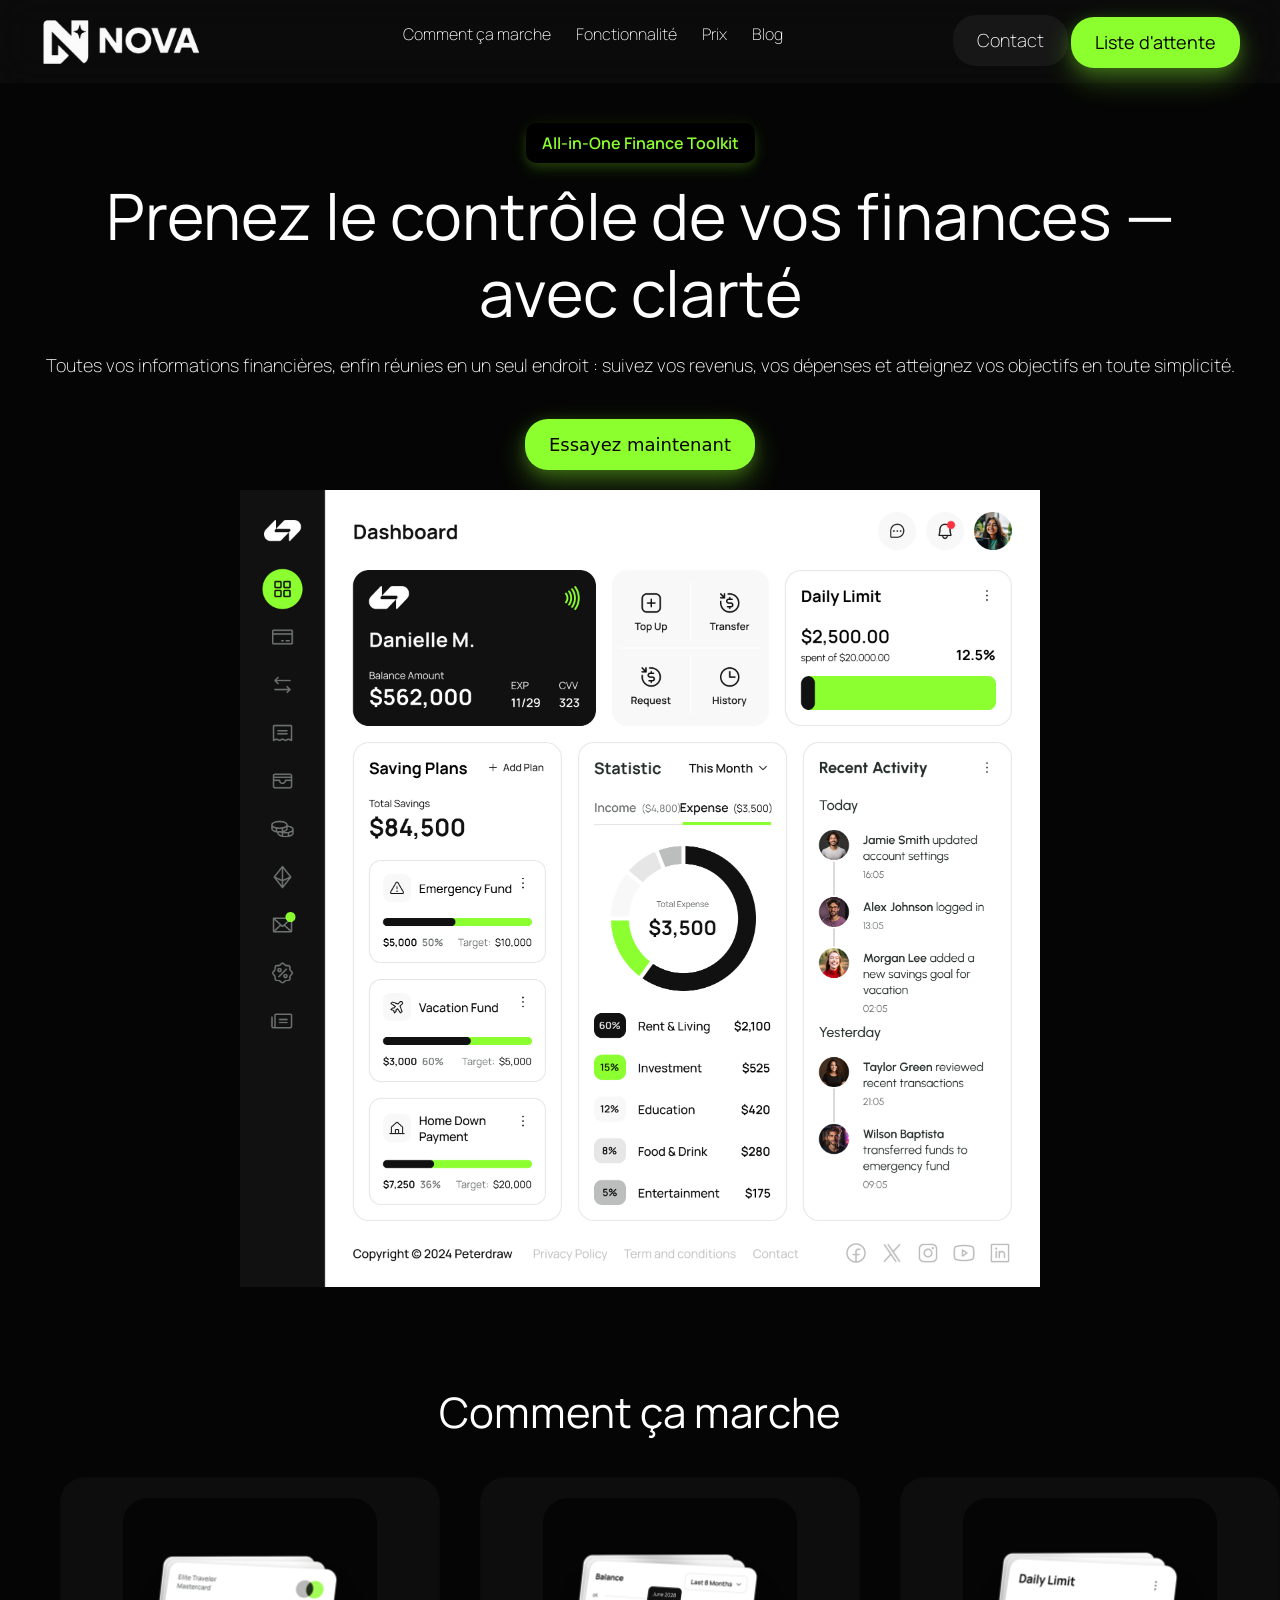
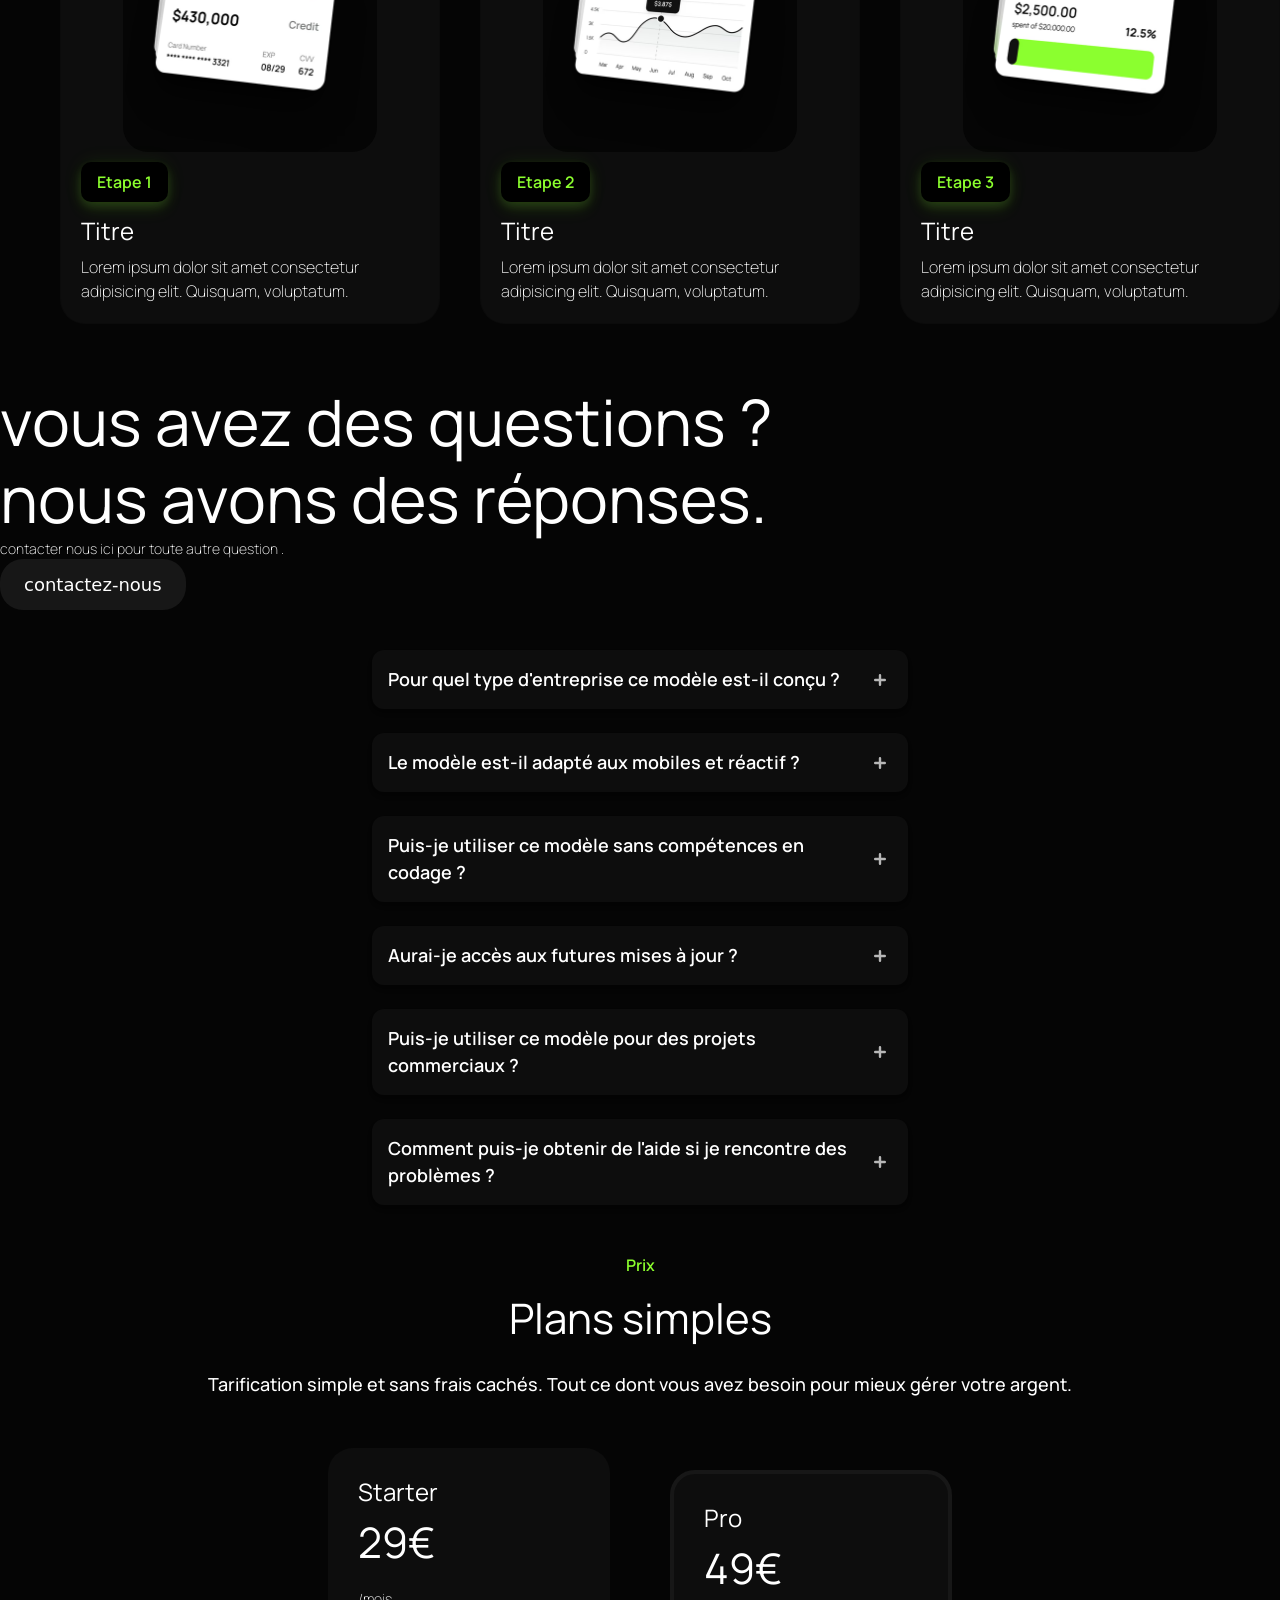
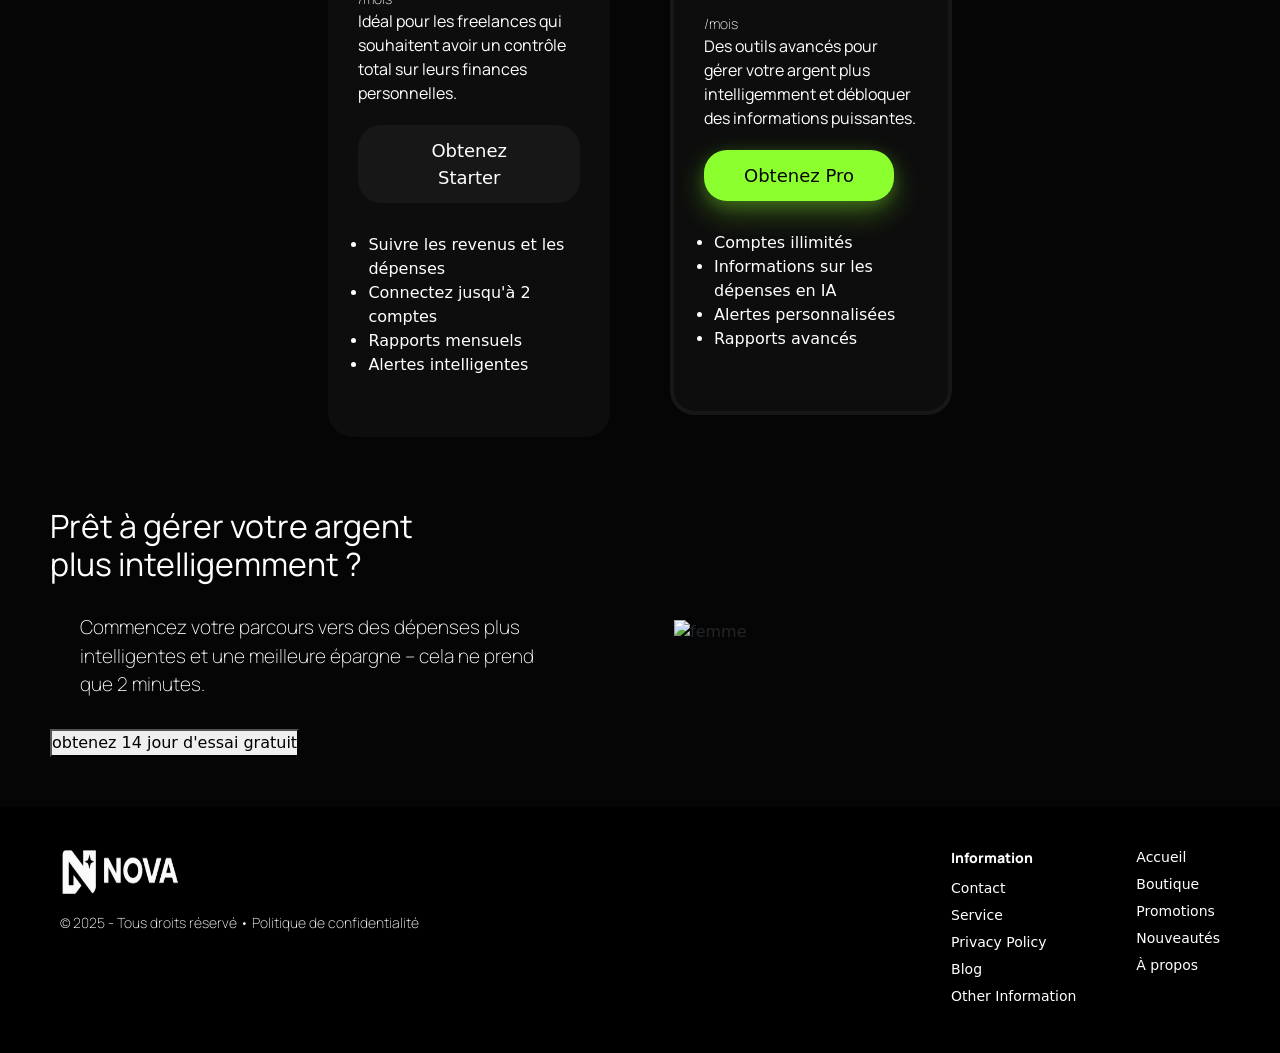
==== index.html @ 052a202f "igerqk" ====
<!DOCTYPE html>
<html lang="fr">
<head>
    <meta charset="utf-8">
    <title>Nova</title>
    <link href="https://cdn.jsdelivr.net/npm/bootstrap@5.3.8/dist/css/bootstrap.min.css" rel="stylesheet" integrity="sha384-sRIl4kxILFvY47J16cr9ZwB07vP4J8+LH7qKQnuqkuIAvNWLzeN8tE5YBujZqJLB" crossorigin="anonymous">
    <link rel="preconnect" href="https://fonts.googleapis.com">
    <link rel="preconnect" href="https://fonts.gstatic.com" crossorigin>
    <link href="https://fonts.googleapis.com/css2?family=Manrope:wght@200;300;400;500;600;700;800&display=swap" rel="stylesheet">
    <link rel="stylesheet" href="css/styles.css">
    <script src="js/script.js"></script>
</head>
<body>
<!-- Header -->
<header>
    <img class="logo" src="asset/img/logo.png" alt="illustration" >
    <nav>
        <ul class="menu">
            <li><a href="#section1" class="nav-link">Comment ça marche</a></li>
            <li><a href="#section2" class="nav-link">Fonctionnalité</a></li>
            <li><a href="#section3" class="nav-link">Prix</a></li>
            <li><a href="#section4" class="nav-link">Blog</a></li>
        </ul>
    </nav>
    <div>
        <button class="btn1" onclick="openPopup()">Contact</button>
        <a href="html/waitlist.html" class="btn">Liste d'attente</a>
    </div>
</header>

<div class="overlay" id="overlay" onclick="closePopup(event)">
    <div class="popup" onclick="event.stopPropagation()">
        <button class="close-btn" onclick="closePopup()">✖</button>
        <h3>Contact</h3>
        <form>
            <label for="nom"> Nom :</label>
            <input type="text" id="nom" name="nom">

            <label for="email">Email :</label>
            <input type="email" id="email" name="email">

            <label for="message">Message :</label>
            <textarea id="message" name="message"></textarea>

            <button class="btn">Envoyer</button>
        </form>
    </div>
</div>

<main>
    <section class="hero">
        <p class="hero-tag">All-in-One Finance Toolkit</p>
        <h1 class="hero-title">Prenez le contrôle de vos finances — avec clarté</h1>
        <p class="hero-text">Toutes vos informations financières, enfin réunies en un seul endroit : suivez vos revenus, vos dépenses et atteignez vos objectifs en toute simplicité.</p>
        <button class="btn">Essayez maintenant</button><br>
        <img id="anim1" class="hero-img" src="asset/img/hero.avif" alt="illustration">
</section>

<section id="section1" class="hero">
        <h2 class="mechanisme-title">Comment ça marche</h2>
    <div class ="card-mechanism">
        <div class="card">
            <img src="asset/img/card.avif" alt="illustration">
            <p class="card-step">Etape 1</p>
            <h3 class="card-title">Titre</h3>
            <p class="card-text">Lorem ipsum dolor sit amet consectetur adipisicing elit. Quisquam, voluptatum.</p>
        </div>
        <div class="card">
            <img src="asset/img/card2.avif" alt="illustration">
            <p class="card-step">Etape 2</p>
            <h3 class="card-title">Titre</h3>
            <p class="card-text">Lorem ipsum dolor sit amet consectetur adipisicing elit. Quisquam, voluptatum.</p>
        </div>
        <div class="card">
            <img src="asset/img/card3.avif" alt="illustration">
            <p class="card-step">Etape 3</p>
            <h3 class="card-title">Titre</h3>
            <p class="card-text">Lorem ipsum dolor sit amet consectetur adipisicing elit. Quisquam, voluptatum.</p>
        </div>
    </div>
</section>

<section id="question-1">
    <div class="vos-questions">
        <h1> vous avez des questions ?  <br>nous avons des  réponses.</h1>
        <p> contacter nous ici pour toute autre question .</p>
        <button class="btn1" onclick="openPopup()"> contactez-nous </button>
    </div>

    <div class="faq-container">
        <div class="faq-items">
            <div class="faq-item">
                <button
                    class="faq-button"
                    onclick="toggleFaqItem(1)"
                    aria-expanded="false"
                    aria-controls="faq-content-1"
                    id="faq-button-1"
                >
                    <span class="faq-question">
                        Pour quel type d'entreprise ce modèle est-il conçu ?
                    </span>
                    <svg
                        id="faq-icon-plus-1"
                        class="faq-icon"
                        fill="currentColor"
                        viewBox="0 0 20 20"
                    >
                        <path d="M10 5a1 1 0 011 1v3h3a1 1 0 110 2h-3v3a1 1 0 11-2 0v-3H6a1 1 0 110-2h3V6a1 1 0 011-1z"/>
                    </svg>
                    <svg
                        id="faq-icon-minus-1"
                        class="faq-icon hidden"
                        fill="currentColor"
                        viewBox="0 0 20 20"
                    >
                        <path d="M5 10a1 1 0 011-1h8a1 1 0 110 2H6a1 1 0 01-1-1z"/>
                    </svg>
                </button>
                <div
                    id="faq-content-1"
                    class="faq-content"
                    role="region"
                    aria-labelledby="faq-button-1"
                >
                    <p>Nova est conçu pour les outils SaaS, les tableaux de bord, les plateformes fintech ou tout produit numérique nécessitant une page d'atterrissage moderne et axée sur la conversion. Il est entièrement adaptable à un éventail de services web.</p>
                </div>
            </div>

            <!-- Item 2 -->
            <div class="faq-item">
                <button
                    class="faq-button"
                    onclick="toggleFaqItem(2)"
                    aria-expanded="false"
                    aria-controls="faq-content-2"
                    id="faq-button-2"
                >
                    <span class="faq-question">Le modèle est-il adapté aux mobiles et réactif ?</span>
                    <svg
                        id="faq-icon-plus-2"
                        class="faq-icon"
                        fill="currentColor"
                        viewBox="0 0 20 20"
                    >
                        <path d="M10 5a1 1 0 011 1v3h3a1 1 0 110 2h-3v3a1 1 0 11-2 0v-3H6a1 1 0 110-2h3V6a1 1 0 011-1z"/>
                    </svg>
                    <svg
                        id="faq-icon-minus-2"
                        class="faq-icon hidden"
                        fill="currentColor"
                        viewBox="0 0 20 20"
                    >
                        <path d="M5 10a1 1 0 011-1h8a1 1 0 110 2H6a1 1 0 01-1-1z"/>
                    </svg>
                </button>
                <div
                    id="faq-content-2"
                    class="faq-content"
                    role="region"
                    aria-labelledby="faq-button-2"
                >
                    <p>Absolument. La mise en page s'adapte parfaitement à toutes les tailles d'écran, y compris les ordinateurs de bureau, les tablettes et les smartphones. Chaque section est conçue pour offrir une expérience transparente sur tous les appareils.</p>
                </div>
            </div>

            <!-- Item 3 -->
            <div class="faq-item">
                <button
                    class="faq-button"
                    onclick="toggleFaqItem(3)"
                    aria-expanded="false"
                    aria-controls="faq-content-3"
                    id="faq-button-3"
                >
                    <span class="faq-question">Puis-je utiliser ce modèle sans compétences en codage ?</span>
                    <svg
                        id="faq-icon-plus-3"
                        class="faq-icon"
                        fill="currentColor"
                        viewBox="0 0 20 20"
                    >
                        <path d="M10 5a1 1 0 011 1v3h3a1 1 0 110 2h-3v3a1 1 0 11-2 0v-3H6a1 1 0 110-2h3V6a1 1 0 011-1z"/>
                    </svg>
                    <svg
                        id="faq-icon-minus-3"
                        class="faq-icon hidden"
                        fill="currentColor"
                        viewBox="0 0 20 20"
                    >
                        <path d="M5 10a1 1 0 011-1h8a1 1 0 110 2H6a1 1 0 01-1-1z"/>
                    </svg>
                </button>
                <div
                    id="faq-content-3"
                    class="faq-content"
                    role="region"
                    aria-labelledby="faq-button-3"
                >
                    <p>Oui, le modèle est entièrement modifiable avec des outils de glisser-déposer. Aucune connaissance en codage n'est requise pour mettre à jour le texte, échanger des images ou ajuster les mises en page.</p>
                </div>
            </div>

            <!-- Item 4 -->
            <div class="faq-item">
                <button
                    class="faq-button"
                    onclick="toggleFaqItem(4)"
                    aria-expanded="false"
                    aria-controls="faq-content-4"
                    id="faq-button-4"
                >
                    <span class="faq-question">Aurai-je accès aux futures mises à jour ?</span>
                    <svg
                        id="faq-icon-plus-4"
                        class="faq-icon"
                        fill="currentColor"
                        viewBox="0 0 20 20"
                    >
                        <path d="M10 5a1 1 0 011 1v3h3a1 1 0 110 2h-3v3a1 1 0 11-2 0v-3H6a1 1 0 110-2h3V6a1 1 0 011-1z"/>
                    </svg>
                    <svg
                        id="faq-icon-minus-4"
                        class="faq-icon hidden"
                        fill="currentColor"
                        viewBox="0 0 20 20"
                    >
                        <path d="M5 10a1 1 0 011-1h8a1 1 0 110 2H6a1 1 0 01-1-1z"/>
                    </svg>
                </button>
                <div
                    id="faq-content-4"
                    class="faq-content"
                    role="region"
                    aria-labelledby="faq-button-4"
                >
                    <p>Oui. Une fois l'achat effectué, vous recevrez automatiquement toutes les améliorations ou optimisations futures que nous apporterons au modèle. Votre version reste à jour avec les meilleures pratiques.</p>
                </div>
            </div>

            <!-- Item 5 -->
            <div class="faq-item">
                <button
                    class="faq-button"
                    onclick="toggleFaqItem(5)"
                    aria-expanded="false"
                    aria-controls="faq-content-5"
                    id="faq-button-5"
                >
                    <span class="faq-question">Puis-je utiliser ce modèle pour des projets commerciaux ?</span>
                    <svg
                        id="faq-icon-plus-5"
                        class="faq-icon"
                        fill="currentColor"
                        viewBox="0 0 20 20"
                    >
                        <path d="M10 5a1 1 0 011 1v3h3a1 1 0 110 2h-3v3a1 1 0 11-2 0v-3H6a1 1 0 110-2h3V6a1 1 0 011-1z"/>
                    </svg>
                    <svg
                        id="faq-icon-minus-5"
                        class="faq-icon hidden"
                        fill="currentColor"
                        viewBox="0 0 20 20"
                    >
                        <path d="M5 10a1 1 0 011-1h8a1 1 0 110 2H6a1 1 0 01-1-1z"/>
                    </svg>
                </button>
                <div
                    id="faq-content-5"
                    class="faq-content"
                    role="region"
                    aria-labelledby="faq-button-5"
                >
                    <p>Sans faute. Nova est concédé sous licence pour un usage personnel et commercial, ce qui vous permet de créer des sites Web clients ou de lancer votre propre produit sans aucun problème de licence.</p>
                </div>
            </div>

            <!-- Item 6 -->
            <div class="faq-item">
                <button
                    class="faq-button"
                    onclick="toggleFaqItem(6)"
                    aria-expanded="false"
                    aria-controls="faq-content-6"
                    id="faq-button-6"
                >
                    <span class="faq-question">Comment puis-je obtenir de l'aide si je rencontre des problèmes ?</span>
                    <svg
                        id="faq-icon-plus-6"
                        class="faq-icon"
                        fill="currentColor"
                        viewBox="0 0 20 20"
                    >
                        <path d="M10 5a1 1 0 011 1v3h3a1 1 0 110 2h-3v3a1 1 0 11-2 0v-3H6a1 1 0 110-2h3V6a1 1 0 011-1z"/>
                    </svg>
                    <svg
                        id="faq-icon-minus-6"
                        class="faq-icon hidden"
                        fill="currentColor"
                        viewBox="0 0 20 20"
                    >
                        <path d="M5 10a1 1 0 011-1h8a1 1 0 110 2H6a1 1 0 01-1-1z"/>
                    </svg>
                </button>
                <div
                    id="faq-content-6"
                    class="faq-content"
                    role="region"
                    aria-labelledby="faq-button-6"
                >
                    <p>Nous sommes là pour vous aider. Si vous avez des questions, vous pouvez nous joindre directement par notre formulaire de contact. Nous répondons généralement dans les 24 heures.</p>
                </div>
            </div>
        </div>
    </div>
</section>

<section id="section3">
    <p class="top-title-pricing">Prix</p>
    <h2 class="title-pricing">Plans simples</h2>
    <p class="plan-text">Tarification simple et sans frais cachés. Tout ce dont vous avez besoin pour mieux gérer votre argent.</p>

    <div class="plan-container">
        <div class="plan-starter">
            <h4 class="plan-title">Starter</h4>
             <h2 class="plan-price">29€</h2><p class="plan-duration">/mois</p>
            <p class="plan-description">Idéal pour les freelances qui souhaitent avoir un contrôle total sur leurs finances personnelles.</p>
            <button class="btn-starter">Obtenez Starter</button>
            <ul class="plan-features">
                <li>Suivre les revenus et les dépenses</li>
                <li>Connectez jusqu'à 2 comptes</li>
                <li>Rapports mensuels</li>
                <li>Alertes intelligentes</li>
            </ul>
        </div>
        <div class="plan-pro">
            <h4 class="plan-title">Pro</h4>
            <h2 class="plan-price">49€</h2><p class="plan-duration">/mois</p>
            <p class="plan-description">Des outils avancés pour gérer votre argent plus intelligemment et débloquer des informations puissantes.</p>
            <button class="btn-pro">Obtenez Pro</button>
            <ul class="plan-features">
                <li>Comptes illimités</li>
                <li>Informations sur les dépenses en IA</li>
                <li>Alertes personnalisées</li>
                <li>Rapports avancés</li>
            </ul>
        </div>
    </div>
</section>

<section class="blog">
    <div>
         <h3>Prêt à gérer votre argent <br> plus intelligemment ?</h3>
         <p>Commencez votre parcours vers des dépenses plus <br> intelligentes et une meilleure épargne – cela ne prend <br> que 2 minutes.</p>
         <button class="btm">obtenez 14 jour d'essai gratuit</button>
    </div>
    <div>
        <img class="img-1" src="c:\Users\hanni\Documents\GitHub\projet1-ESEO\html\projeteseo.webp" alt="femme">
    </div>
</section>
</main>
<footer>
    <div class="footer-content">
        <img src="asset/img/logo.png" alt="Reservetel Logo" class="logo">
        <div class="infos">
           <p>  © 2025 - Tous droits réservé • Politique de confidentialité </p>
        </div>
    </div>
    <div class="footer-list">
        <div>
            <p><strong>Information</strong></p>
            <ul class="footer-menu">
                <li>Contact</li>
                <li>Service</li>
                <li>Privacy Policy </li>
                <li> Blog</li>
                <li> Other Information</li>
            </ul>
        </div>
            <ul class="footer-menu">
                <li>Accueil</li>
                <li>Boutique</li>
                <li>Promotions</li>
                <li>Nouveautés</li>
                <li>À propos</li>
            </ul>
    </div>
</footer>
</body>
</html>
---- css/styles.css ----
:root {
  --beige: #F1F1D3;
  --vert-beige: #E3EBD0;
  --vert-clair: #C7DDC5;
  --vert: #9FCDA8;
  --turquoise: #7DC2A5;
  --blanc: #ffffff;
  --noir: #000000;
  --primary: #8CFF2E;
  --background: #050505;
  --UI-1: #0D0D0D;
  --UI-2: #171717;
  --UI-3: #2F2F2F;
  --Border: #F8F8FA;
}

* {
    margin: 0;
    padding: 0;
    box-sizing: border-box;
}
html, body {
  margin: 0;
  padding: 0;
}

header {
    width: 100%;
    padding: 15px 40px;
    display: flex;
    align-items: center;
    justify-content: space-between;
    position: sticky;
    top: 0;
    z-index: 1000;
    font-family: 'Manrope', sans-serif;
    background: rgba(13, 13, 13, 0.8);
    backdrop-filter: blur(20px);
    -webkit-backdrop-filter: blur(20px);
}

.logo {
    height: 50px;
}

.menu {
    list-style: none;
    display: flex;
    gap: 25px;
}

.menu a {
    text-decoration: none;
    color: var(--blanc);
    font-weight: 16;
    transition: color 0.3s;
}
.menu a:hover {
    color: var(--primary);
}

body {
  background-color: var(--background);
}

h1, h2, h3, h4, p {
  margin: 0;
  padding: 0;
}

h1 {
    font-family: 'Manrope', sans-serif;
    font-size: 64px;
    font-weight: 400;
    flex-shrink: 0;
    color: var(--blanc);
}

h2 {
  font-family: 'Manrope', sans-serif;
  font-size: 42px;
  font-weight: 400;
  flex-shrink: 0;
  color: var(--blanc);
}

h3, .h3 {
  font-family: 'Manrope', sans-serif;
  font-size: 32px;
  font-weight: 400;
  color: var(--blanc);
}

h4 {
  font-family: 'Manrope', sans-serif;
  font-size: 18px;
  font-weight: 600;
  color: var(--blanc);
}
a {
    display: inline-block;
    color: var(--noir);
    text-decoration: none;
}
p, span {
  font-family: 'Manrope', sans-serif;
  font-size: 14px;
  font-weight: lighter;
  color: var(--blanc);
}


.hero {
  background-color: var(--background);
  color: var(--blanc);
  padding: 40px;
  text-align: center;
}

.hero-tag {
  font-size: 16px;
  font-weight: 600;
  margin-bottom: 15px;
  margin-top: 0;
  margin-left: 0px;
  margin-right: auto;
  padding: 8px 16px;
  border-radius: 10px;
  background: var(--noir);
  color: var(--primary);
  display: inline-block;
  width: fit-content;
  box-shadow:
    0 4px 8px rgba(140, 255, 46, 0.10),
    0 8px 16px rgba(140, 255, 46, 0.1),
    0 0 20px rgba(140, 255, 46, 0.08);
}


.hero-title {
  font-size: 64px;
  font-weight: 400;
  margin-bottom: 20px;
}

.hero-text {
  font-size: 18px;
  font-weight: lighter;
  margin-bottom: 40px;
}


.btn {
  background-color: var(--primary);
  color: var(--background);
  padding: 12px 24px;
  border: none;
  border-radius: 23px;
  font-size: 18px;
  cursor: pointer;
  box-shadow: 0 12px 30px rgba(140, 255, 46, 0.3), 0 4px 15px rgba(140, 255, 46, 0.2);
  transition: all 0.3s cubic-bezier(0.25, 0.46, 0.45, 0.94);
  overflow: hidden;
    z-index: 1;
}

.btn:hover {
  background-color: var(--primary);
  color: var(--background);
  box-shadow: none;
}

.btn1 {
  background-color: var(--UI-2);
  color: var(--blanc);
  padding: 12px 24px;
  border: none;
  border-radius: 23px;
  font-size: 18px;
  font-weight: 200;
  cursor: pointer;
  transition: all 0.3s cubic-bezier(0.25, 0.46, 0.45, 0.94);
  overflow: hidden;
}

.btn1:hover {
  background-color: var(--UI-3);
  color: var(--blanc);
  box-shadow: none;
}

.hero-img {
  width: 70%;
  padding: 20px;


}

.mechanisme {
  padding: 100px;
}

.mechanisme-title {
  font-size: 42px;
  font-weight: 1200;
  margin-bottom: 20px;
}

.card-mechanism {
  display: flex;
  justify-content: space-between;
  align-items: flex-end;
}

.card-mechanism .card {
  flex: 0 0 calc(33.33% - 20px);
  background-color: var(--UI-1);  
  color: var(--blanc);
  border-radius: 25px;
  padding: 20px;
  margin: 20px;
  text-align: left;
}

.card-mechanism .card img {
  width: 75%;
  margin-bottom: 10px;
  display: block;
  margin-left: auto;
  margin-right: auto;
  background-color: var(--background);
  border-radius: 25px;
}

.card-step {
  font-size: 16px;
  font-weight: 600;
  margin-bottom: 15px;
  margin-top: 0;
  margin-left: 0;
  margin-right: auto;
  padding: 8px 16px;
  border-radius: 10px;
  background: var(--noir);
  color: var(--primary);
  display: block;
  width: fit-content;
  box-shadow: 
    0 4px 8px rgba(140, 255, 46, 0.10),
    0 8px 16px rgba(140, 255, 46, 0.1),
    0 0 20px rgba(140, 255, 46, 0.08);
}
.card-mechanism .card h3 {
  font-size: 24px;
  font-weight: 400;
  margin-bottom: 10px;
  color: var(--blanc);
}

.card-mechanism .card p {
  font-size: 16px;
}

.feature-tag{
    font-size: 16px;
    font-weight: 600;
    margin-bottom: 15px;
    margin-top: 0;
    margin-left: 0;
    text-align: center;
    margin-right: auto;
    padding: 8px 16px;
    border-radius: 10px;
    background: var(--noir);
    color: var(--primary);
    display: inline-block;
    width: fit-content;
    box-shadow:
            0 4px 8px rgba(140, 255, 46, 0.10),
            0 8px 16px rgba(140, 255, 46, 0.1),
            0 0 20px rgba(140, 255, 46, 0.08);
}
.feature-card{
    color: var(--UI-1);
}


/* --- Footer --- */
footer {
    background-color: var(--noir); /* ou une couleur qui va bien avec ton site */
    color: var(--blanc);
    padding: 40px 60px;
    display: flex;
    justify-content: space-between;
    align-items: flex-start;
    flex-wrap: wrap;
}

.footer-content {
    display: flex;
    flex-direction: column;
    gap: 15px;
}

footer .logo {
    max-width: 120px;
}

.footer-content .infos p {
    font-size: 14px;
    margin: 0;
    color: var(--blanc);
}

.footer-list {
    display: flex;
    gap: 60px;
}

.footer-list p {
    margin-bottom: 10px;
    font-weight: bold;
}

.footer-menu {
    list-style: none;
    padding: 0;
    margin: 0;
}

.footer-menu li {
    margin-bottom: 6px;
    font-size: 14px;
    cursor: pointer;
}

.footer-menu li:hover {
    text-decoration: underline;
}



.overlay {
    position: fixed;
    top: 0; left: 0;
    width: 100%; height: 100%;
    background: rgba(0,0,0,0.6);
    display: none;             /* caché par défaut */
    justify-content: center;
    align-items: center;
}

.overlay.active {
    display: flex;
}

/* --- Fenêtre popup --- */
.popup {
    background: var(--UI-1);
    padding: 20px;
    border-radius: 15px;
    width: 350px;
    max-width: 90%;
    box-shadow: 0 5px 15px rgba(0,0,0,0.3);
    animation: fadeIn 0.3s ease;
    position: relative;
    z-index: 2;
}

/* Animation d’apparition */
@keyframes fadeIn {
    from { transform: scale(0.8); opacity: 0; }
    to   { transform: scale(1); opacity: 1; }
}

/* Bouton fermer */
.close-btn {
    position: absolute;
    top: 10px; right: 10px;
    background: none;
    border: none;
    font-size: 18px;
    cursor: pointer;
}

label {
    display: block;
    margin-top: 10px;
    color: var(--blanc);
}

input, textarea {
    width: 100%;
    padding: 8px;
    margin-top: 5px;
    border: 1px solid var(--UI-2);
    border-radius: 5px;
}

.blog{
  margin: 20px;
  padding: 30px;
  display: flex;
  align-items: center;
  position: relative;
  left:0px ;
  text-align: left;
}

.blog p{
  font-size: 19px;
  margin: 30px;
  padding: 0px;
}
.img-1{
  height: 500px;
  width: 400px;
  padding: 10px;
  position: relative;
  left: 100px;

}


.top-title-pricing {
  font-size: 16px;
  font-weight: 600;
  padding: 8px 16px;
  color: var(--primary);
  text-align: center;
}

.title-pricing {
  font-size: 42px;
  font-weight: 1200;
  margin-bottom: 20px;
  margin-top: 0;
  margin-left: 0;
  margin-right: auto;
  padding: 8px 16px;
  color: var(--blanc);
  display: block;
  text-align: center;
}

.plan-text {
  color: var(--blanc);
  text-align: center;
  font-size: 18px;
  font-weight: 500;
  margin-bottom: 30px;
}

.plan-container {
  display: flex;
  justify-content: center;
  align-items: center;
  gap: 20px;
}


.plan-pro {
  background-color: var(--UI-1);
  color: var(--blanc);
  border: 4px solid var(--UI-2);
  border-radius: 25px;
  padding: 20px;
  margin: 20px;
  display: block;
  width: 22%;
  padding: 30px;
  gap: 20px;
}

.plan-title {
  font-size: 24px;
  font-weight: 400;
  margin-bottom: 10px;
  color: var(--blanc);
}

.plan-price {
  font-size: 42px;
  font-weight: 1200;
  margin-bottom: 20px;
  color: var(--blanc);

}
.plan-description {
  font-size: 16px;
  font-weight: 400;
  margin-bottom: 20px;
  color: var(--blanc);
}

.btn-pro {
  background-color: var(--primary);
  color: var(--background);
  padding: 12px 40px;
  border: none;
  border-radius: 23px;
  font-size: 18px;
  cursor: pointer;
  box-shadow: 0 12px 30px rgba(140, 255, 46, 0.3), 0 4px 15px rgba(140, 255, 46, 0.2);
  transition: all 0.3s cubic-bezier(0.25, 0.46, 0.45, 0.94);
  margin-bottom: 20px;
}

.btn-pro:hover {
  background-color: var(--primary);
  color: var(--background);
  box-shadow: none;
}

.btn-starter {
  background-color: var(--UI-2);
  color: var(--blanc);
  padding: 12px 40px;
  border: none;
  border-radius: 23px;
  font-size: 18px;
  cursor: pointer;
  transition: all 0.3s cubic-bezier(0.25, 0.46, 0.45, 0.94);
  margin-bottom: 20px;
}

.btn-starter:hover {
  background-color: var(--UI-3);
  color: var(--blanc);
  box-shadow: none;
}

.plan-features {
  padding: 10px;
  margin-bottom: 20px;
  color: var(--blanc);
}

.plan-starter {
  background-color: var(--UI-1);
  color: var(--blanc);
  border-radius: 25px;
  padding: 20px;
  margin: 20px;
  display: block;
  width: 22%;
  padding: 30px;
  gap: 20px;
}

/* FAQ Styles */
.faq-container {
  max-width: 36rem;
  margin: 0 auto;
  padding: 40px 20px;
}

.faq-title {
  font-size: 42px;
  font-weight: 800;
  margin-bottom: 32px;
  text-align: center;
  color: var(--blanc);
}

.faq-items {
  display: flex;
  flex-direction: column;
  gap: 24px;
}

.faq-item {
  background-color: var(--UI-1);
  border-radius: 12px;
  box-shadow: 0 4px 6px -1px rgba(0, 0, 0, 0.1), 0 2px 4px -2px rgba(0, 0, 0, 0.1);
}

.faq-button {
  width: 100%;
  display: flex;
  align-items: center;
  justify-content: space-between;
  padding: 16px;
  background: none;
  border: none;
  cursor: pointer;
  color: var(--blanc);
  font-family: 'Manrope', sans-serif;
}

.faq-button:focus {
  outline: none;
}

.faq-question {
  font-size: 18px;
  font-weight: 600;
  text-align: left;
}

.faq-icon {
  width: 24px;
  height: 24px;
  color: var(--blanc);
  opacity: 0.7;
  flex-shrink: 0;
}

.faq-content {
  color: var(--blanc);
  opacity: 0.8;
  overflow: hidden;
  max-height: 0;
  transition: all 0.5s ease;
}

.faq-content p {
  padding: 16px;
  margin: 0;
  font-size: 16px;
  line-height: 1.6;
}

.faq-content.expanded {
  max-height: 200px;
}

.hidden {
  display: none;
}
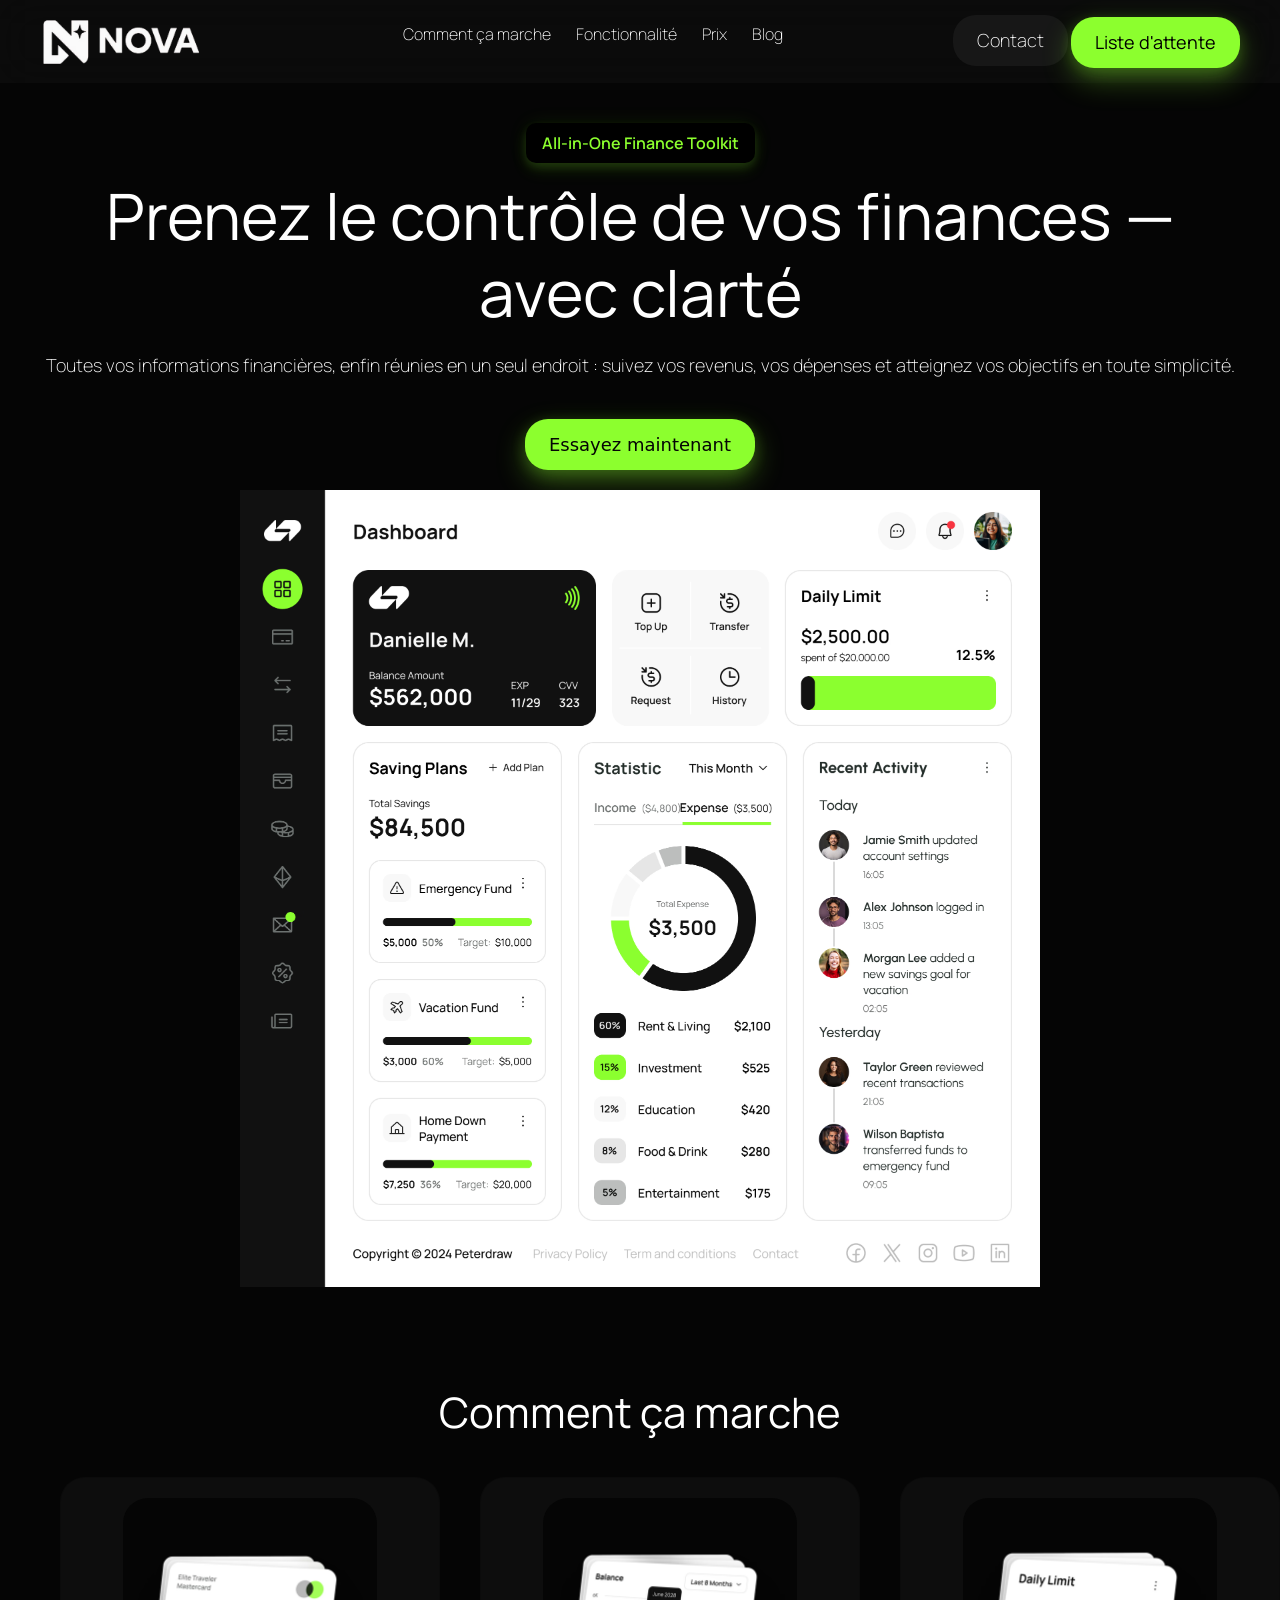
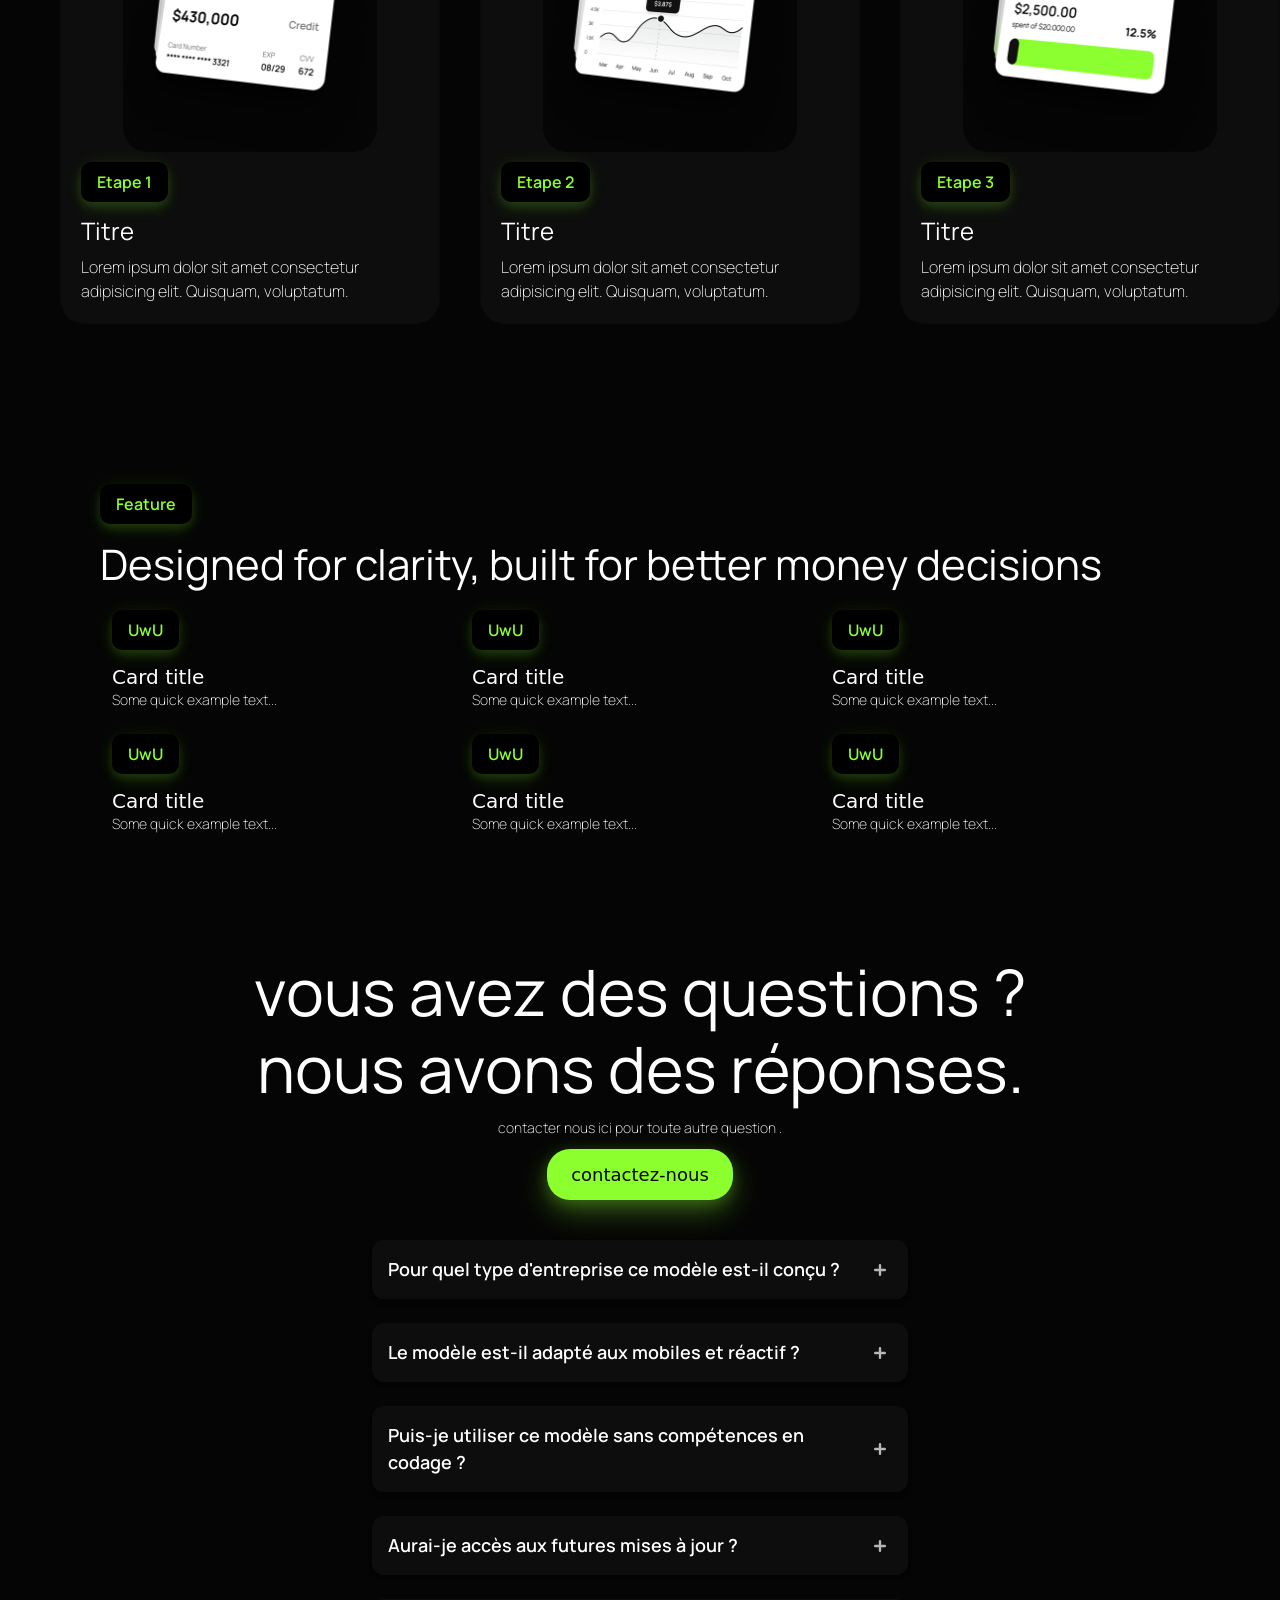
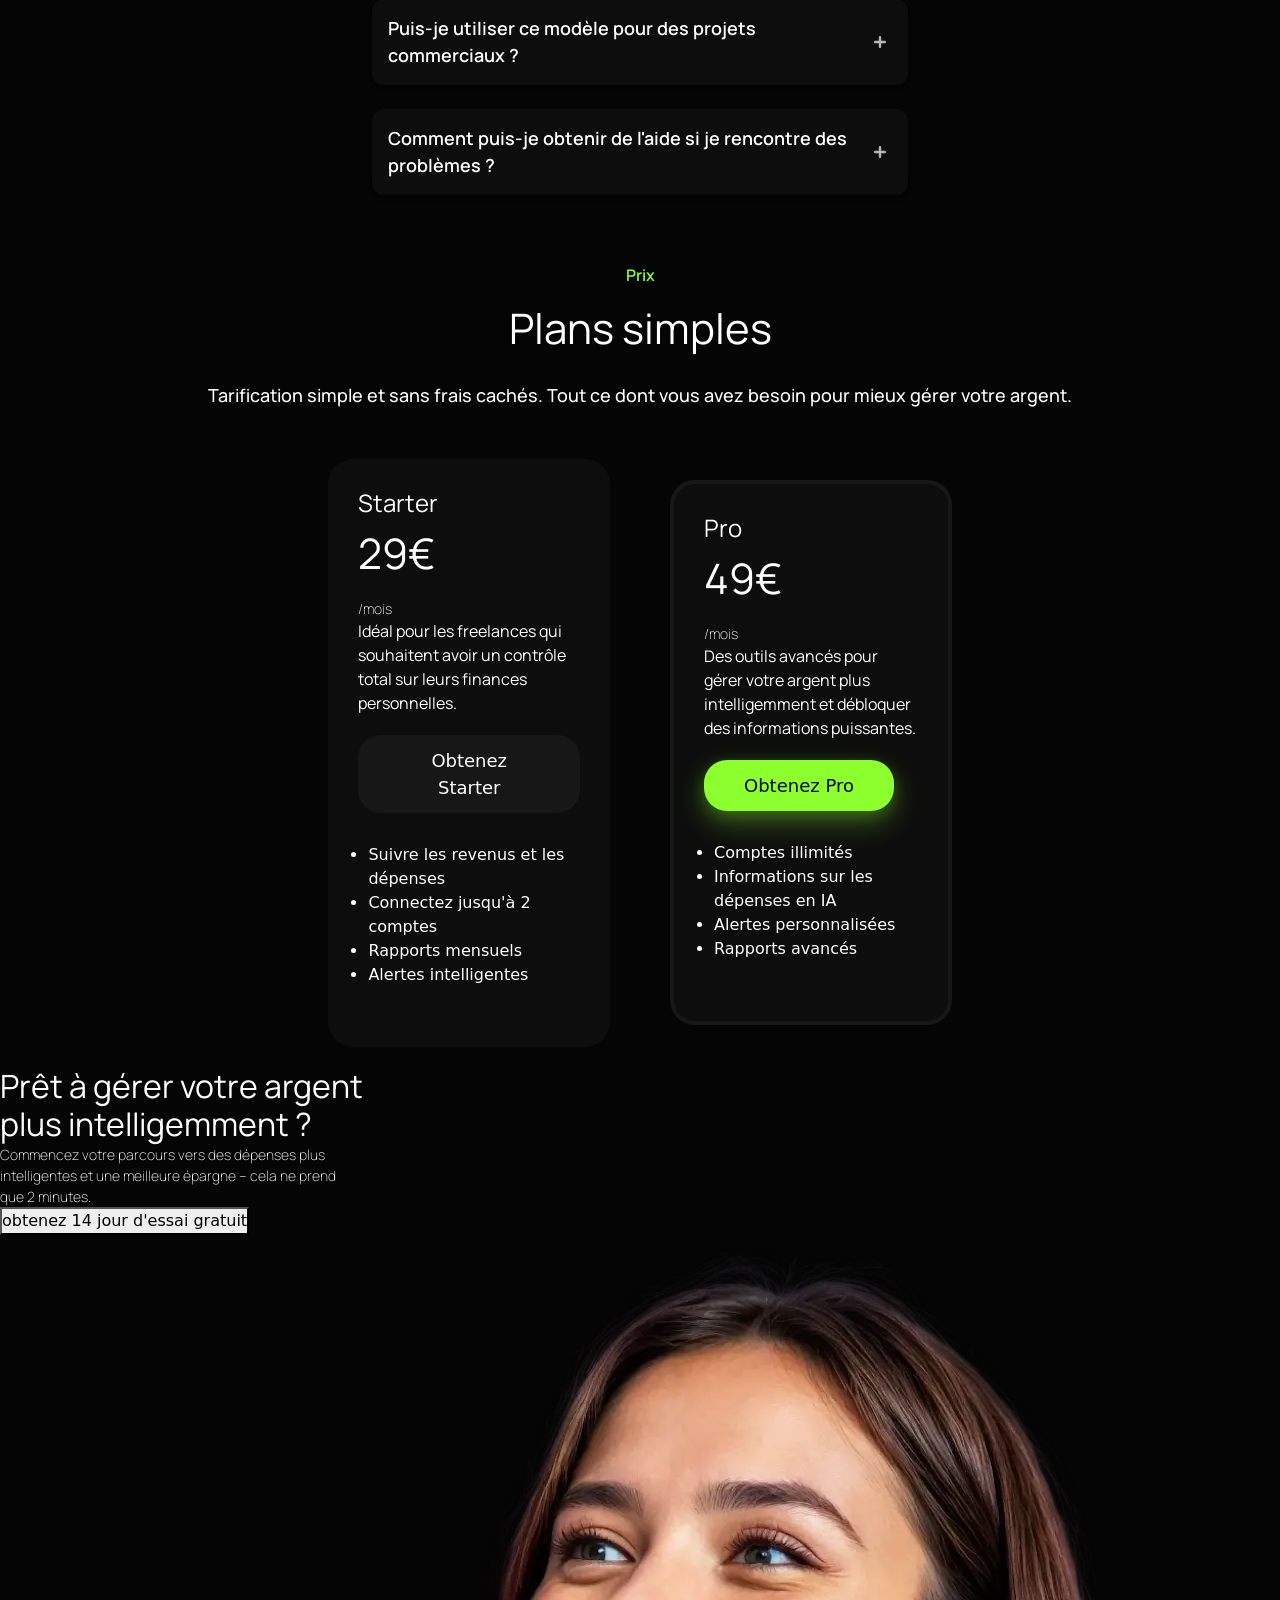
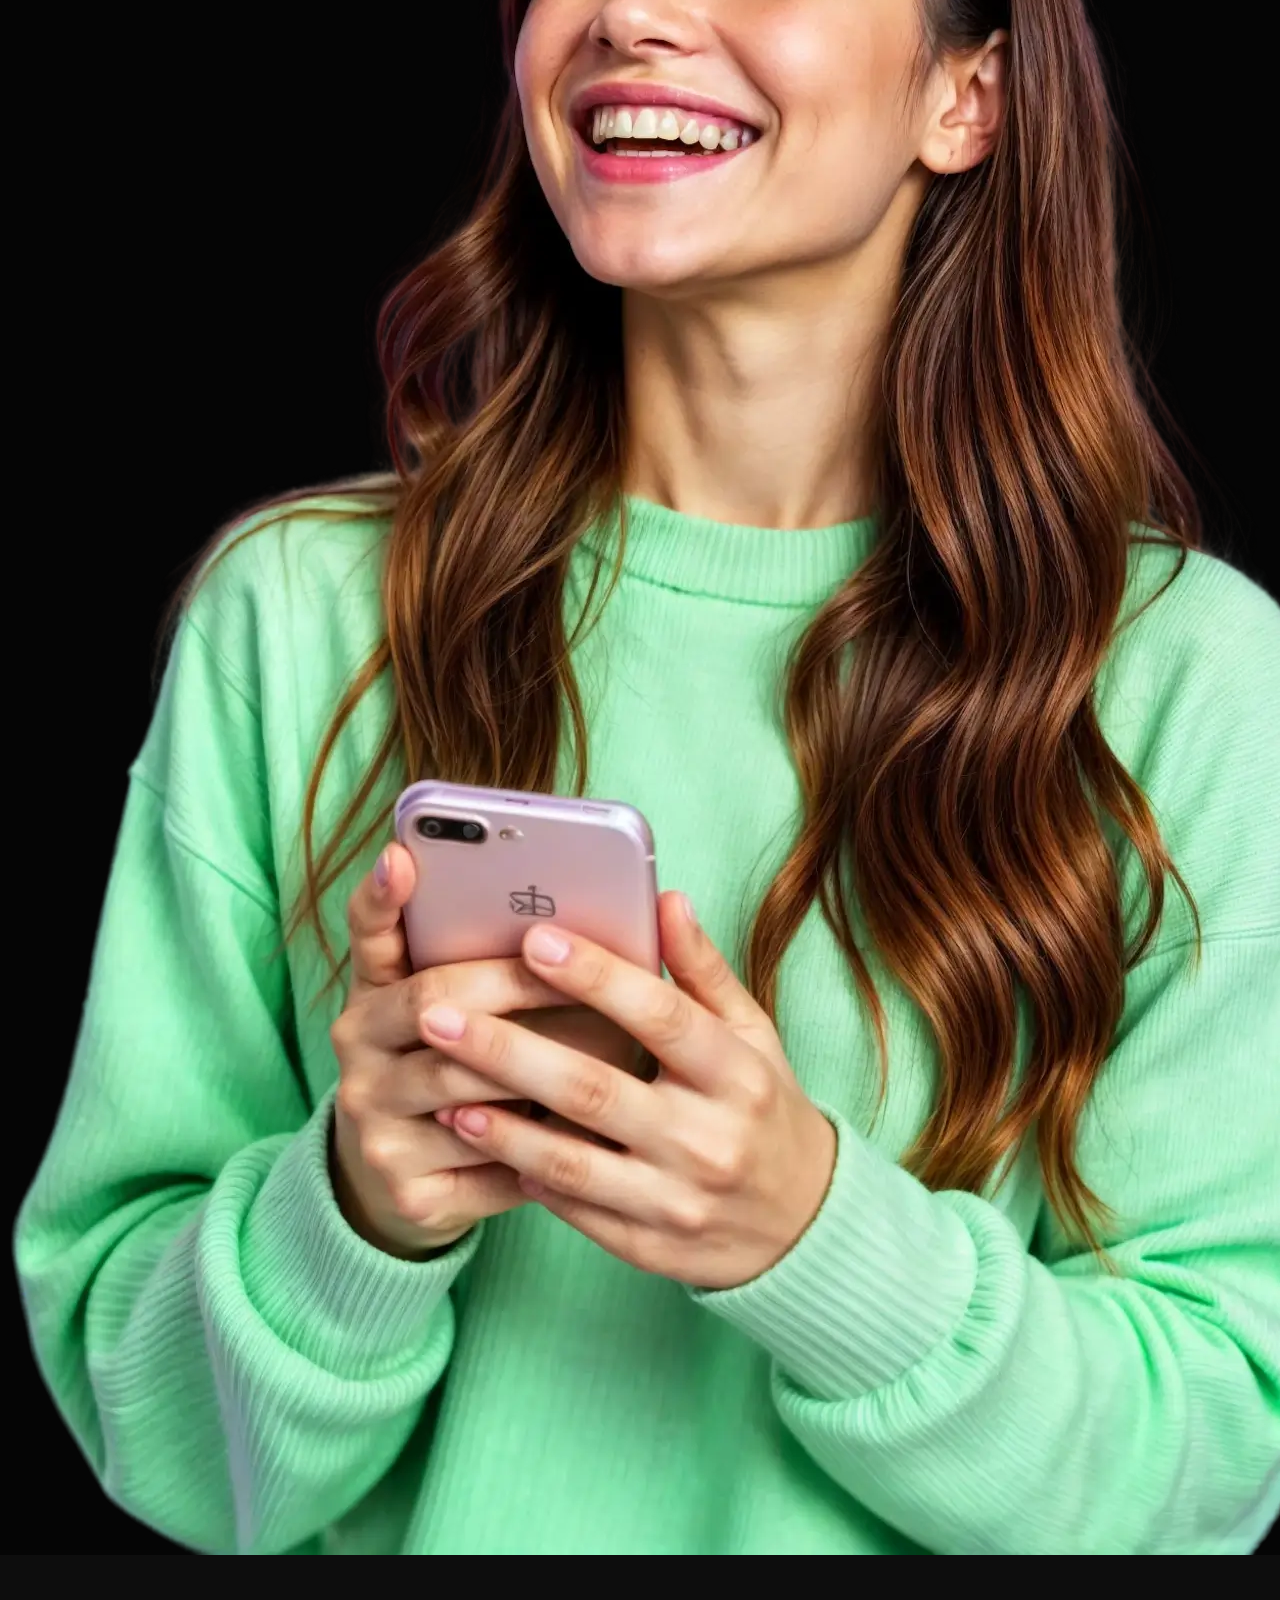
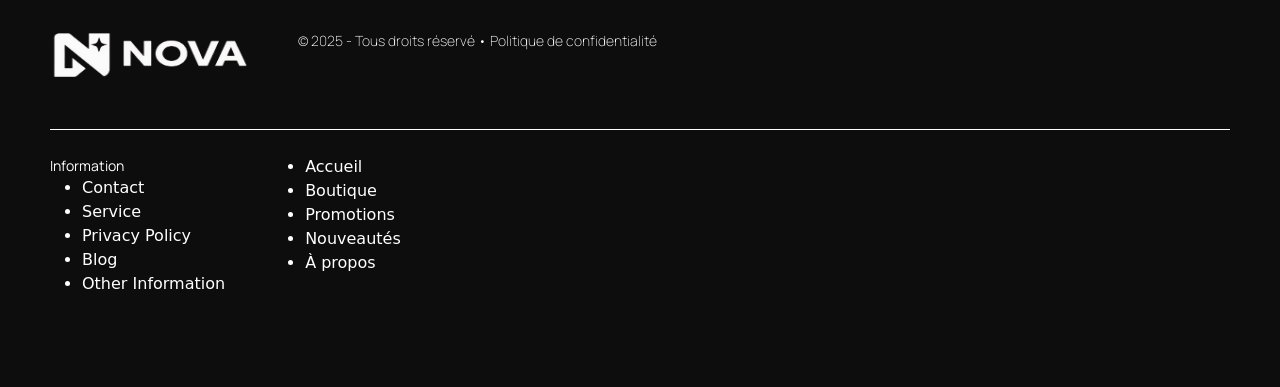
==== commit 6dfd574a: "azerty" ====
--- a/index.html
+++ b/index.html
@@ -1,4 +1,4 @@
-<!DOCTYPE html>
+<!doctype html>
 <html lang="fr">
 <head>
     <meta charset="utf-8">
@@ -11,357 +11,439 @@
     <script src="js/script.js"></script>
 </head>
 <body>
-<!-- Header -->
-<header>
-    <img class="logo" src="asset/img/logo.png" alt="illustration" >
-    <nav>
-        <ul class="menu">
-            <li><a href="#section1" class="nav-link">Comment ça marche</a></li>
-            <li><a href="#section2" class="nav-link">Fonctionnalité</a></li>
-            <li><a href="#section3" class="nav-link">Prix</a></li>
-            <li><a href="#section4" class="nav-link">Blog</a></li>
-        </ul>
-    </nav>
-    <div>
-        <button class="btn1" onclick="openPopup()">Contact</button>
-        <a href="html/waitlist.html" class="btn">Liste d'attente</a>
+    <!-- Header -->
+    <header>
+        <!-- Logo -->
+        <img class="logo" src="asset/img/logo.png" alt="illustration" >
+        <!-- liens -->
+        <nav>
+            <ul class="menu">
+                <li><a href="#section1" class="nav-link">Comment ça marche</a></li>
+                <li><a href="#section2" class="nav-link">Fonctionnalité</a></li>
+                <li><a href="#section3" class="nav-link">Prix</a></li>
+                <li><a href="#section4" class="nav-link">Blog</a></li>
+            </ul>
+        </nav>
+        <!-- Boutons -->
+        <div>
+            <button class="btn1" onclick="openPopup()">
+                Contact
+            </button>
+            <button class="btn">
+                <a href="html/waitlist.html">Liste d'attente</a>
+            </button>
+
+        </div>
+    </header>
+    <div class="overlay" id="overlay" onclick="closePopup(event)">
+        <div class="popup" onclick="event.stopPropagation()">
+            <button class="close-btn" onclick="closePopup()">✖</button>
+            <h3>Contact</h3>
+            <form>
+                <label>Nom :</label>
+                <input type="text" name="nom">
+
+                <label>Email :</label>
+                <input type="email" name="email">
+
+                <label>Message :</label>
+                <textarea name="message"></textarea>
+
+                <button class="btn">Envoyer</button>
+            </form>
+        </div>
     </div>
-</header>
-
-<div class="overlay" id="overlay" onclick="closePopup(event)">
-    <div class="popup" onclick="event.stopPropagation()">
-        <button class="close-btn" onclick="closePopup()">✖</button>
-        <h3>Contact</h3>
-        <form>
-            <label for="nom"> Nom :</label>
-            <input type="text" id="nom" name="nom">
-
-            <label for="email">Email :</label>
-            <input type="email" id="email" name="email">
-
-            <label for="message">Message :</label>
-            <textarea id="message" name="message"></textarea>
-
-            <button class="btn">Envoyer</button>
-        </form>
-    </div>
-</div>
-
-<main>
     <section class="hero">
-        <p class="hero-tag">All-in-One Finance Toolkit</p>
-        <h1 class="hero-title">Prenez le contrôle de vos finances — avec clarté</h1>
-        <p class="hero-text">Toutes vos informations financières, enfin réunies en un seul endroit : suivez vos revenus, vos dépenses et atteignez vos objectifs en toute simplicité.</p>
-        <button class="btn">Essayez maintenant</button><br>
-        <img id="anim1" class="hero-img" src="asset/img/hero.avif" alt="illustration">
-</section>
-
-<section id="section1" class="hero">
-        <h2 class="mechanisme-title">Comment ça marche</h2>
-    <div class ="card-mechanism">
-        <div class="card">
-            <img src="asset/img/card.avif" alt="illustration">
-            <p class="card-step">Etape 1</p>
-            <h3 class="card-title">Titre</h3>
-            <p class="card-text">Lorem ipsum dolor sit amet consectetur adipisicing elit. Quisquam, voluptatum.</p>
-        </div>
-        <div class="card">
-            <img src="asset/img/card2.avif" alt="illustration">
-            <p class="card-step">Etape 2</p>
-            <h3 class="card-title">Titre</h3>
-            <p class="card-text">Lorem ipsum dolor sit amet consectetur adipisicing elit. Quisquam, voluptatum.</p>
-        </div>
-        <div class="card">
-            <img src="asset/img/card3.avif" alt="illustration">
-            <p class="card-step">Etape 3</p>
-            <h3 class="card-title">Titre</h3>
-            <p class="card-text">Lorem ipsum dolor sit amet consectetur adipisicing elit. Quisquam, voluptatum.</p>
-        </div>
-    </div>
-</section>
-
-<section id="question-1">
-    <div class="vos-questions">
-        <h1> vous avez des questions ?  <br>nous avons des  réponses.</h1>
-        <p> contacter nous ici pour toute autre question .</p>
-        <button class="btn1" onclick="openPopup()"> contactez-nous </button>
-    </div>
-
-    <div class="faq-container">
-        <div class="faq-items">
-            <div class="faq-item">
-                <button
-                    class="faq-button"
-                    onclick="toggleFaqItem(1)"
-                    aria-expanded="false"
-                    aria-controls="faq-content-1"
-                    id="faq-button-1"
-                >
-                    <span class="faq-question">
-                        Pour quel type d'entreprise ce modèle est-il conçu ?
-                    </span>
-                    <svg
-                        id="faq-icon-plus-1"
-                        class="faq-icon"
-                        fill="currentColor"
-                        viewBox="0 0 20 20"
-                    >
-                        <path d="M10 5a1 1 0 011 1v3h3a1 1 0 110 2h-3v3a1 1 0 11-2 0v-3H6a1 1 0 110-2h3V6a1 1 0 011-1z"/>
-                    </svg>
-                    <svg
-                        id="faq-icon-minus-1"
-                        class="faq-icon hidden"
-                        fill="currentColor"
-                        viewBox="0 0 20 20"
-                    >
-                        <path d="M5 10a1 1 0 011-1h8a1 1 0 110 2H6a1 1 0 01-1-1z"/>
-                    </svg>
-                </button>
-                <div
-                    id="faq-content-1"
-                    class="faq-content"
-                    role="region"
-                    aria-labelledby="faq-button-1"
-                >
-                    <p>Nova est conçu pour les outils SaaS, les tableaux de bord, les plateformes fintech ou tout produit numérique nécessitant une page d'atterrissage moderne et axée sur la conversion. Il est entièrement adaptable à un éventail de services web.</p>
-                </div>
-            </div>
-
-            <!-- Item 2 -->
-            <div class="faq-item">
-                <button
-                    class="faq-button"
-                    onclick="toggleFaqItem(2)"
-                    aria-expanded="false"
-                    aria-controls="faq-content-2"
-                    id="faq-button-2"
-                >
-                    <span class="faq-question">Le modèle est-il adapté aux mobiles et réactif ?</span>
-                    <svg
-                        id="faq-icon-plus-2"
-                        class="faq-icon"
-                        fill="currentColor"
-                        viewBox="0 0 20 20"
-                    >
-                        <path d="M10 5a1 1 0 011 1v3h3a1 1 0 110 2h-3v3a1 1 0 11-2 0v-3H6a1 1 0 110-2h3V6a1 1 0 011-1z"/>
-                    </svg>
-                    <svg
-                        id="faq-icon-minus-2"
-                        class="faq-icon hidden"
-                        fill="currentColor"
-                        viewBox="0 0 20 20"
-                    >
-                        <path d="M5 10a1 1 0 011-1h8a1 1 0 110 2H6a1 1 0 01-1-1z"/>
-                    </svg>
-                </button>
-                <div
-                    id="faq-content-2"
-                    class="faq-content"
-                    role="region"
-                    aria-labelledby="faq-button-2"
-                >
-                    <p>Absolument. La mise en page s'adapte parfaitement à toutes les tailles d'écran, y compris les ordinateurs de bureau, les tablettes et les smartphones. Chaque section est conçue pour offrir une expérience transparente sur tous les appareils.</p>
-                </div>
-            </div>
-
-            <!-- Item 3 -->
-            <div class="faq-item">
-                <button
-                    class="faq-button"
-                    onclick="toggleFaqItem(3)"
-                    aria-expanded="false"
-                    aria-controls="faq-content-3"
-                    id="faq-button-3"
-                >
-                    <span class="faq-question">Puis-je utiliser ce modèle sans compétences en codage ?</span>
-                    <svg
-                        id="faq-icon-plus-3"
-                        class="faq-icon"
-                        fill="currentColor"
-                        viewBox="0 0 20 20"
-                    >
-                        <path d="M10 5a1 1 0 011 1v3h3a1 1 0 110 2h-3v3a1 1 0 11-2 0v-3H6a1 1 0 110-2h3V6a1 1 0 011-1z"/>
-                    </svg>
-                    <svg
-                        id="faq-icon-minus-3"
-                        class="faq-icon hidden"
-                        fill="currentColor"
-                        viewBox="0 0 20 20"
-                    >
-                        <path d="M5 10a1 1 0 011-1h8a1 1 0 110 2H6a1 1 0 01-1-1z"/>
-                    </svg>
-                </button>
-                <div
-                    id="faq-content-3"
-                    class="faq-content"
-                    role="region"
-                    aria-labelledby="faq-button-3"
-                >
-                    <p>Oui, le modèle est entièrement modifiable avec des outils de glisser-déposer. Aucune connaissance en codage n'est requise pour mettre à jour le texte, échanger des images ou ajuster les mises en page.</p>
-                </div>
-            </div>
-
-            <!-- Item 4 -->
-            <div class="faq-item">
-                <button
-                    class="faq-button"
-                    onclick="toggleFaqItem(4)"
-                    aria-expanded="false"
-                    aria-controls="faq-content-4"
-                    id="faq-button-4"
-                >
-                    <span class="faq-question">Aurai-je accès aux futures mises à jour ?</span>
-                    <svg
-                        id="faq-icon-plus-4"
-                        class="faq-icon"
-                        fill="currentColor"
-                        viewBox="0 0 20 20"
-                    >
-                        <path d="M10 5a1 1 0 011 1v3h3a1 1 0 110 2h-3v3a1 1 0 11-2 0v-3H6a1 1 0 110-2h3V6a1 1 0 011-1z"/>
-                    </svg>
-                    <svg
-                        id="faq-icon-minus-4"
-                        class="faq-icon hidden"
-                        fill="currentColor"
-                        viewBox="0 0 20 20"
-                    >
-                        <path d="M5 10a1 1 0 011-1h8a1 1 0 110 2H6a1 1 0 01-1-1z"/>
-                    </svg>
-                </button>
-                <div
-                    id="faq-content-4"
-                    class="faq-content"
-                    role="region"
-                    aria-labelledby="faq-button-4"
-                >
-                    <p>Oui. Une fois l'achat effectué, vous recevrez automatiquement toutes les améliorations ou optimisations futures que nous apporterons au modèle. Votre version reste à jour avec les meilleures pratiques.</p>
-                </div>
-            </div>
-
-            <!-- Item 5 -->
-            <div class="faq-item">
-                <button
-                    class="faq-button"
-                    onclick="toggleFaqItem(5)"
-                    aria-expanded="false"
-                    aria-controls="faq-content-5"
-                    id="faq-button-5"
-                >
-                    <span class="faq-question">Puis-je utiliser ce modèle pour des projets commerciaux ?</span>
-                    <svg
-                        id="faq-icon-plus-5"
-                        class="faq-icon"
-                        fill="currentColor"
-                        viewBox="0 0 20 20"
-                    >
-                        <path d="M10 5a1 1 0 011 1v3h3a1 1 0 110 2h-3v3a1 1 0 11-2 0v-3H6a1 1 0 110-2h3V6a1 1 0 011-1z"/>
-                    </svg>
-                    <svg
-                        id="faq-icon-minus-5"
-                        class="faq-icon hidden"
-                        fill="currentColor"
-                        viewBox="0 0 20 20"
-                    >
-                        <path d="M5 10a1 1 0 011-1h8a1 1 0 110 2H6a1 1 0 01-1-1z"/>
-                    </svg>
-                </button>
-                <div
-                    id="faq-content-5"
-                    class="faq-content"
-                    role="region"
-                    aria-labelledby="faq-button-5"
-                >
-                    <p>Sans faute. Nova est concédé sous licence pour un usage personnel et commercial, ce qui vous permet de créer des sites Web clients ou de lancer votre propre produit sans aucun problème de licence.</p>
-                </div>
-            </div>
-
-            <!-- Item 6 -->
-            <div class="faq-item">
-                <button
-                    class="faq-button"
-                    onclick="toggleFaqItem(6)"
-                    aria-expanded="false"
-                    aria-controls="faq-content-6"
-                    id="faq-button-6"
-                >
-                    <span class="faq-question">Comment puis-je obtenir de l'aide si je rencontre des problèmes ?</span>
-                    <svg
-                        id="faq-icon-plus-6"
-                        class="faq-icon"
-                        fill="currentColor"
-                        viewBox="0 0 20 20"
-                    >
-                        <path d="M10 5a1 1 0 011 1v3h3a1 1 0 110 2h-3v3a1 1 0 11-2 0v-3H6a1 1 0 110-2h3V6a1 1 0 011-1z"/>
-                    </svg>
-                    <svg
-                        id="faq-icon-minus-6"
-                        class="faq-icon hidden"
-                        fill="currentColor"
-                        viewBox="0 0 20 20"
-                    >
-                        <path d="M5 10a1 1 0 011-1h8a1 1 0 110 2H6a1 1 0 01-1-1z"/>
-                    </svg>
-                </button>
-                <div
-                    id="faq-content-6"
-                    class="faq-content"
-                    role="region"
-                    aria-labelledby="faq-button-6"
-                >
-                    <p>Nous sommes là pour vous aider. Si vous avez des questions, vous pouvez nous joindre directement par notre formulaire de contact. Nous répondons généralement dans les 24 heures.</p>
-                </div>
-            </div>
-        </div>
-    </div>
-</section>
-
-<section id="section3">
-    <p class="top-title-pricing">Prix</p>
-    <h2 class="title-pricing">Plans simples</h2>
-    <p class="plan-text">Tarification simple et sans frais cachés. Tout ce dont vous avez besoin pour mieux gérer votre argent.</p>
-
-    <div class="plan-container">
-        <div class="plan-starter">
-            <h4 class="plan-title">Starter</h4>
-             <h2 class="plan-price">29€</h2><p class="plan-duration">/mois</p>
-            <p class="plan-description">Idéal pour les freelances qui souhaitent avoir un contrôle total sur leurs finances personnelles.</p>
-            <button class="btn-starter">Obtenez Starter</button>
-            <ul class="plan-features">
-                <li>Suivre les revenus et les dépenses</li>
-                <li>Connectez jusqu'à 2 comptes</li>
-                <li>Rapports mensuels</li>
-                <li>Alertes intelligentes</li>
-            </ul>
-        </div>
-        <div class="plan-pro">
-            <h4 class="plan-title">Pro</h4>
-            <h2 class="plan-price">49€</h2><p class="plan-duration">/mois</p>
-            <p class="plan-description">Des outils avancés pour gérer votre argent plus intelligemment et débloquer des informations puissantes.</p>
-            <button class="btn-pro">Obtenez Pro</button>
-            <ul class="plan-features">
-                <li>Comptes illimités</li>
-                <li>Informations sur les dépenses en IA</li>
-                <li>Alertes personnalisées</li>
-                <li>Rapports avancés</li>
-            </ul>
-        </div>
-    </div>
-</section>
-
-<section class="blog">
-    <div>
-         <h3>Prêt à gérer votre argent <br> plus intelligemment ?</h3>
-         <p>Commencez votre parcours vers des dépenses plus <br> intelligentes et une meilleure épargne – cela ne prend <br> que 2 minutes.</p>
-         <button class="btm">obtenez 14 jour d'essai gratuit</button>
-    </div>
-    <div>
-        <img class="img-1" src="c:\Users\hanni\Documents\GitHub\projet1-ESEO\html\projeteseo.webp" alt="femme">
-    </div>
-</section>
-</main>
+        <div>
+            <div>
+                <p class="hero-tag">
+                    All-in-One Finance Toolkit
+                </p>
+            </div>
+            <h1 class="hero-title">Prenez le contrôle de vos finances — avec clarté</h1>
+            <p class="hero-text">Toutes vos informations financières, enfin réunies en un seul endroit : suivez vos revenus, vos dépenses et atteignez vos objectifs en toute simplicité.</p>
+            <button class = "btn">Essayez maintenant</button><br>
+            <img id="anim1" class="hero-img" src="asset/img/hero.avif" alt="illustration">
+        </div>
+    </section>
+    <section id="section1" class="hero">
+        <div>
+            <h2 class="mechanisme-title">
+                Comment ça marche
+            </h2>
+        </div>
+        <div class ="card-mechanism">
+            <div class="card">
+                <img src="asset/img/card.avif" alt="illustration">
+                <p class="card-step">Etape 1</p>
+                <h3 class="card-title">Titre</h3>
+                <p class="card-text">Lorem ipsum dolor sit amet consectetur adipisicing elit. Quisquam, voluptatum.</p>
+            </div>
+            <div class="card">
+                <img src="asset/img/card2.avif" alt="illustration">
+                <p class="card-step">Etape 2</p>
+                <h3 class="card-title">Titre</h3>
+                <p class="card-text">Lorem ipsum dolor sit amet consectetur adipisicing elit. Quisquam, voluptatum.</p>
+            </div>
+            <div class="card">
+                <img src="asset/img/card3.avif" alt="illustration">
+                <p class="card-step">Etape 3</p>
+                <h3 class="card-title">Titre</h3>
+                <p class="card-text">Lorem ipsum dolor sit amet consectetur adipisicing elit. Quisquam, voluptatum.</p>
+            </div>
+
+        </div>
+    </section>
+
+    <section id="section2" class="mechanisme">
+        <div>
+            <p class="feature-tag">
+                Feature
+            </p>
+        </div>
+        <div >
+            <h2 class="mechanisme-title">
+                Designed for clarity, built for better money decisions
+            </h2>
+        </div>
+        <div class="container-fluid">
+            <div class="row g-4" style="color: var(--blanc);">
+                <div class="col-12 col-sm-6 col-lg-4">
+                    <div class="card-body">
+                        <p class="card-step">UwU</p>
+                        <h5 class="card-title">Card title</h5>
+                        <p class="card-text">Some quick example text...</p>
+                    </div>
+                </div>
+                <div class="col-12 col-sm-6 col-lg-4">
+                    <div class="card-body">
+                        <p class="card-step">UwU</p>
+                        <h5 class="card-title">Card title</h5>
+                        <p class="card-text">Some quick example text...</p>
+                    </div>
+                </div>
+                <div class="col-12 col-sm-6 col-lg-4">
+                    <div class="card-body">
+                        <p class="card-step">UwU</p>
+                        <h5 class="card-title">Card title</h5>
+                        <p class="card-text">Some quick example text...</p>
+                    </div>
+                </div>
+                <div class="col-12 col-sm-6 col-lg-4">
+                    <div class="card-body">
+                        <p class="card-step">UwU</p>
+                        <h5 class="card-title">Card title</h5>
+                        <p class="card-text">Some quick example text...</p>
+                    </div>
+                </div>
+                <div class="col-12 col-sm-6 col-lg-4">
+                    <div class="card-body">
+                        <p class="card-step">UwU</p>
+                        <h5 class="card-title">Card title</h5>
+                        <p class="card-text">Some quick example text...</p>
+                    </div>
+                </div>
+                <div class="col-12 col-sm-6 col-lg-4">
+                    <div class="card-body">
+                        <p class="card-step">UwU</p>
+                        <h5 class="card-title">Card title</h5>
+                        <p class="card-text">Some quick example text...</p>
+                    </div>
+                </div>
+            </div>
+        </div>
+    </section>
+
+    <!--les questionnaires-->
+    <section id="question-1">
+
+        <div class="vos-questions">
+            <h1> vous avez des questions ?  <br>nous avons des  réponses.</h1>
+            <p> contacter nous ici pour toute autre question .</p>
+            <button class="btn1" onclick="openPopup()"> contactez-nous </button>
+        </div>
+
+        <div class="faq-container">
+            <div class="faq-items">
+                <!-- Item 1 -->
+                <div class="faq-item">
+                    <button
+                        class="faq-button"
+                        onclick="toggleFaqItem(1)"
+                        aria-expanded="false"
+                        aria-controls="faq-content-1"
+                        id="faq-button-1"
+                    >
+                        <span class="faq-question">
+                            Pour quel type d'entreprise ce modèle est-il conçu ?
+                        </span>
+                        <svg
+                            id="faq-icon-plus-1"
+                            class="faq-icon"
+                            fill="currentColor"
+                            viewBox="0 0 20 20"
+                        >
+                            <path d="M10 5a1 1 0 011 1v3h3a1 1 0 110 2h-3v3a1 1 0 11-2 0v-3H6a1 1 0 110-2h3V6a1 1 0 011-1z"/>
+                        </svg>
+                        <svg
+                            id="faq-icon-minus-1"
+                            class="faq-icon hidden"
+                            fill="currentColor"
+                            viewBox="0 0 20 20"
+                        >
+                            <path d="M5 10a1 1 0 011-1h8a1 1 0 110 2H6a1 1 0 01-1-1z"/>
+                        </svg>
+                    </button>
+                    <div
+                        id="faq-content-1"
+                        class="faq-content"
+                        role="region"
+                        aria-labelledby="faq-button-1"
+                    >
+                        <p>Nova est conçu pour les outils SaaS, les tableaux de bord, les plateformes fintech ou tout produit numérique nécessitant une page d'atterrissage moderne et axée sur la conversion. Il est entièrement adaptable à un éventail de services web.</p>
+                    </div>
+                </div>
+
+                <!-- Item 2 -->
+                <div class="faq-item">
+                    <button
+                        class="faq-button"
+                        onclick="toggleFaqItem(2)"
+                        aria-expanded="false"
+                        aria-controls="faq-content-2"
+                        id="faq-button-2"
+                    >
+                        <span class="faq-question">Le modèle est-il adapté aux mobiles et réactif ?</span>
+                        <svg
+                            id="faq-icon-plus-2"
+                            class="faq-icon"
+                            fill="currentColor"
+                            viewBox="0 0 20 20"
+                        >
+                            <path d="M10 5a1 1 0 011 1v3h3a1 1 0 110 2h-3v3a1 1 0 11-2 0v-3H6a1 1 0 110-2h3V6a1 1 0 011-1z"/>
+                        </svg>
+                        <svg
+                            id="faq-icon-minus-2"
+                            class="faq-icon hidden"
+                            fill="currentColor"
+                            viewBox="0 0 20 20"
+                        >
+                            <path d="M5 10a1 1 0 011-1h8a1 1 0 110 2H6a1 1 0 01-1-1z"/>
+                        </svg>
+                    </button>
+                    <div
+                        id="faq-content-2"
+                        class="faq-content"
+                        role="region"
+                        aria-labelledby="faq-button-2"
+                    >
+                        <p>Absolument. La mise en page s'adapte parfaitement à toutes les tailles d'écran, y compris les ordinateurs de bureau, les tablettes et les smartphones. Chaque section est conçue pour offrir une expérience transparente sur tous les appareils.</p>
+                    </div>
+                </div>
+
+                <!-- Item 3 -->
+                <div class="faq-item">
+                    <button
+                        class="faq-button"
+                        onclick="toggleFaqItem(3)"
+                        aria-expanded="false"
+                        aria-controls="faq-content-3"
+                        id="faq-button-3"
+                    >
+                        <span class="faq-question">Puis-je utiliser ce modèle sans compétences en codage ?</span>
+                        <svg
+                            id="faq-icon-plus-3"
+                            class="faq-icon"
+                            fill="currentColor"
+                            viewBox="0 0 20 20"
+                        >
+                            <path d="M10 5a1 1 0 011 1v3h3a1 1 0 110 2h-3v3a1 1 0 11-2 0v-3H6a1 1 0 110-2h3V6a1 1 0 011-1z"/>
+                        </svg>
+                        <svg
+                            id="faq-icon-minus-3"
+                            class="faq-icon hidden"
+                            fill="currentColor"
+                            viewBox="0 0 20 20"
+                        >
+                            <path d="M5 10a1 1 0 011-1h8a1 1 0 110 2H6a1 1 0 01-1-1z"/>
+                        </svg>
+                    </button>
+                    <div
+                        id="faq-content-3"
+                        class="faq-content"
+                        role="region"
+                        aria-labelledby="faq-button-3"
+                    >
+                        <p>Oui, le modèle est entièrement modifiable avec des outils de glisser-déposer. Aucune connaissance en codage n'est requise pour mettre à jour le texte, échanger des images ou ajuster les mises en page.</p>
+                    </div>
+                </div>
+
+                <!-- Item 4 -->
+                <div class="faq-item">
+                    <button
+                        class="faq-button"
+                        onclick="toggleFaqItem(4)"
+                        aria-expanded="false"
+                        aria-controls="faq-content-4"
+                        id="faq-button-4"
+                    >
+                        <span class="faq-question">Aurai-je accès aux futures mises à jour ?</span>
+                        <svg
+                            id="faq-icon-plus-4"
+                            class="faq-icon"
+                            fill="currentColor"
+                            viewBox="0 0 20 20"
+                        >
+                            <path d="M10 5a1 1 0 011 1v3h3a1 1 0 110 2h-3v3a1 1 0 11-2 0v-3H6a1 1 0 110-2h3V6a1 1 0 011-1z"/>
+                        </svg>
+                        <svg
+                            id="faq-icon-minus-4"
+                            class="faq-icon hidden"
+                            fill="currentColor"
+                            viewBox="0 0 20 20"
+                        >
+                            <path d="M5 10a1 1 0 011-1h8a1 1 0 110 2H6a1 1 0 01-1-1z"/>
+                        </svg>
+                    </button>
+                    <div
+                        id="faq-content-4"
+                        class="faq-content"
+                        role="region"
+                        aria-labelledby="faq-button-4"
+                    >
+                        <p>Oui. Une fois l'achat effectué, vous recevrez automatiquement toutes les améliorations ou optimisations futures que nous apporterons au modèle. Votre version reste à jour avec les meilleures pratiques.</p>
+                    </div>
+                </div>
+
+                <!-- Item 5 -->
+                <div class="faq-item">
+                    <button
+                        class="faq-button"
+                        onclick="toggleFaqItem(5)"
+                        aria-expanded="false"
+                        aria-controls="faq-content-5"
+                        id="faq-button-5"
+                    >
+                        <span class="faq-question">Puis-je utiliser ce modèle pour des projets commerciaux ?</span>
+                        <svg
+                            id="faq-icon-plus-5"
+                            class="faq-icon"
+                            fill="currentColor"
+                            viewBox="0 0 20 20"
+                        >
+                            <path d="M10 5a1 1 0 011 1v3h3a1 1 0 110 2h-3v3a1 1 0 11-2 0v-3H6a1 1 0 110-2h3V6a1 1 0 011-1z"/>
+                        </svg>
+                        <svg
+                            id="faq-icon-minus-5"
+                            class="faq-icon hidden"
+                            fill="currentColor"
+                            viewBox="0 0 20 20"
+                        >
+                            <path d="M5 10a1 1 0 011-1h8a1 1 0 110 2H6a1 1 0 01-1-1z"/>
+                        </svg>
+                    </button>
+                    <div
+                        id="faq-content-5"
+                        class="faq-content"
+                        role="region"
+                        aria-labelledby="faq-button-5"
+                    >
+                        <p>Sans faute. Nova est concédé sous licence pour un usage personnel et commercial, ce qui vous permet de créer des sites Web clients ou de lancer votre propre produit sans aucun problème de licence.</p>
+                    </div>
+                </div>
+
+                <!-- Item 6 -->
+                <div class="faq-item">
+                    <button
+                        class="faq-button"
+                        onclick="toggleFaqItem(6)"
+                        aria-expanded="false"
+                        aria-controls="faq-content-6"
+                        id="faq-button-6"
+                    >
+                        <span class="faq-question">Comment puis-je obtenir de l'aide si je rencontre des problèmes ?</span>
+                        <svg
+                            id="faq-icon-plus-6"
+                            class="faq-icon"
+                            fill="currentColor"
+                            viewBox="0 0 20 20"
+                        >
+                            <path d="M10 5a1 1 0 011 1v3h3a1 1 0 110 2h-3v3a1 1 0 11-2 0v-3H6a1 1 0 110-2h3V6a1 1 0 011-1z"/>
+                        </svg>
+                        <svg
+                            id="faq-icon-minus-6"
+                            class="faq-icon hidden"
+                            fill="currentColor"
+                            viewBox="0 0 20 20"
+                        >
+                            <path d="M5 10a1 1 0 011-1h8a1 1 0 110 2H6a1 1 0 01-1-1z"/>
+                        </svg>
+                    </button>
+                    <div
+                        id="faq-content-6"
+                        class="faq-content"
+                        role="region"
+                        aria-labelledby="faq-button-6"
+                    >
+                        <p>Nous sommes là pour vous aider. Si vous avez des questions, vous pouvez nous joindre directement par notre formulaire de contact. Nous répondons généralement dans les 24 heures.</p>
+                    </div>
+                </div>
+            </div>
+        </div>
+    </section>
+
+    <section id="section3">
+        <div>
+            <p class="top-title-pricing">Prix</p>
+            <h2 class="title-pricing">Plans simples</h2>
+            <p class="plan-text">Tarification simple et sans frais cachés. Tout ce dont vous avez besoin pour mieux gérer votre argent.</p>
+        </div>
+        <div class="plan-container">
+            <div class="plan-starter">
+                <h4 class="plan-title">Starter</h4>
+                <h2 class="plan-price">29€</h2><p class="plan-duration">/mois</p>
+                <p class="plan-description">Idéal pour les freelances qui souhaitent avoir un contrôle total sur leurs finances personnelles.</p>
+                <button class="btn-starter">Obtenez Starter</button>
+                <ul class="plan-features">
+                    <li>Suivre les revenus et les dépenses</li>
+                    <li>Connectez jusqu'à 2 comptes</li>
+                    <li>Rapports mensuels</li>
+                    <li>Alertes intelligentes</li>
+                </ul>
+            </div>
+            <div class="plan-pro">
+                <h4 class="plan-title">Pro</h4>
+                <h2 class="plan-price">49€</h2><p class="plan-duration">/mois</p>
+                <p class="plan-description">Des outils avancés pour gérer votre argent plus intelligemment et débloquer des informations puissantes.</p>
+                <button class="btn-pro">Obtenez Pro</button>
+                <ul class="plan-features">
+                    <li>Comptes illimités</li>
+                    <li>Informations sur les dépenses en IA</li>
+                    <li>Alertes personnalisées</li>
+                    <li>Rapports avancés</li>
+                </ul>
+            </div>
+        </div>
+    </section>
+
+    <section class="blog">
+        <div>
+            <h3>Prêt à gérer votre argent <br> plus intelligemment ?</h3>
+            <p>Commencez votre parcours vers des dépenses plus <br> intelligentes et une meilleure épargne – cela ne prend <br> que 2 minutes.</p>
+            <button class="btm">obtenez 14 jour d'essai gratuit</button>
+        </div>
+        <div>
+            <img class="img-1" src="asset/img/femme.webp" alt="femme">
+        </div>
+    </section>
+
+</body>
 <footer>
+    <!-- 1ere partie footer -->
     <div class="footer-content">
+        <!-- Logo -->
         <img src="asset/img/logo.png" alt="Reservetel Logo" class="logo">
+        <!-- Texte -->
         <div class="infos">
            <p>  © 2025 - Tous droits réservé • Politique de confidentialité </p>
         </div>
@@ -384,7 +466,6 @@
                 <li>Nouveautés</li>
                 <li>À propos</li>
             </ul>
-    </div>
+        </div>
 </footer>
-</body>
 </html>
--- a/css/styles.css
+++ b/css/styles.css
@@ -285,57 +285,101 @@
 }
 
 
-/* --- Footer --- */
+/* Footer */
 footer {
-    background-color: var(--noir); /* ou une couleur qui va bien avec ton site */
+    padding: 50px;
+    background-color: var(--UI-1);
     color: var(--blanc);
-    padding: 40px 60px;
+}
+
+footer img {
+    width: 200px;
+    height: auto;
+    margin-bottom: 24px;
+}
+
+footer>div {
+    width: 100%;
+    max-width: 1200px;
+    padding: 25px 0;
+    display: flex;
+    gap: 48px;
+}
+
+footer .bold-text {
+    margin-bottom: 16px;
+}
+
+.legal {
     display: flex;
     justify-content: space-between;
-    align-items: flex-start;
-    flex-wrap: wrap;
-}
-
-.footer-content {
+    padding: 25px 0 0 0;
+}
+
+.legal>ul {
     display: flex;
-    flex-direction: column;
-    gap: 15px;
-}
-
-footer .logo {
-    max-width: 120px;
-}
-
-.footer-content .infos p {
-    font-size: 14px;
-    margin: 0;
+    gap: 12px;
+}
+
+footer h2, footer .bold-text {
     color: var(--blanc);
 }
 
-.footer-list {
-    display: flex;
-    gap: 60px;
-}
-
-.footer-list p {
-    margin-bottom: 10px;
-    font-weight: bold;
-}
-
-.footer-menu {
-    list-style: none;
-    padding: 0;
-    margin: 0;
-}
-
-.footer-menu li {
-    margin-bottom: 6px;
-    font-size: 14px;
-    cursor: pointer;
-}
-
-.footer-menu li:hover {
-    text-decoration: underline;
+footer>div:not(:last-child) {
+    border-bottom: 1px solid var(--blanc);
+}
+#question-1{
+  background-color: var(--background);
+  padding: 20px;
+  
+}
+.vos-questions{
+  text-align: center;
+  margin: 0px;
+  font-size: 30px;
+}
+.vos-questions p{
+  font-size: 14px;
+  margin: 10px;
+}
+.vos-questions button{
+  background-color: var(--primary);
+  color: var(--background);
+  padding: 12px 24px;
+  border: none;
+  border-radius: 23px;
+  font-size: 18px;
+  font-weight: 200;
+  cursor: pointer;
+  box-shadow: 0 12px 30px rgba(140, 255, 46, 0.3), 0 4px 15px rgba(140, 255, 46, 0.2);
+  transition: all 0.3s cubic-bezier(0.25, 0.46, 0.45, 0.94);
+  overflow: hidden;
+    z-index: 1;
+}
+.continur{
+  margin: 10px;
+  padding:0PX;
+}
+.continur p{
+  text-align: center;
+  font-size: 15px;
+}
+.continur div {
+  margin: 30px;
+  padding: 0px;
+  background-color: var(--UI-1);
+  border-radius: 30px;
+  align-items: center;
+  width: 100%;
+  height: 40%;
+  
+}
+.continur h4{
+  text-align: center;
+  font-weight:bold ;
+  font-size: 20px;
+  margin: 20px;
+  padding: 0px;
 }
 
 
@@ -397,30 +441,6 @@
     border-radius: 5px;
 }
 
-.blog{
-  margin: 20px;
-  padding: 30px;
-  display: flex;
-  align-items: center;
-  position: relative;
-  left:0px ;
-  text-align: left;
-}
-
-.blog p{
-  font-size: 19px;
-  margin: 30px;
-  padding: 0px;
-}
-.img-1{
-  height: 500px;
-  width: 400px;
-  padding: 10px;
-  position: relative;
-  left: 100px;
-
-}
-
 
 .top-title-pricing {
   font-size: 16px;
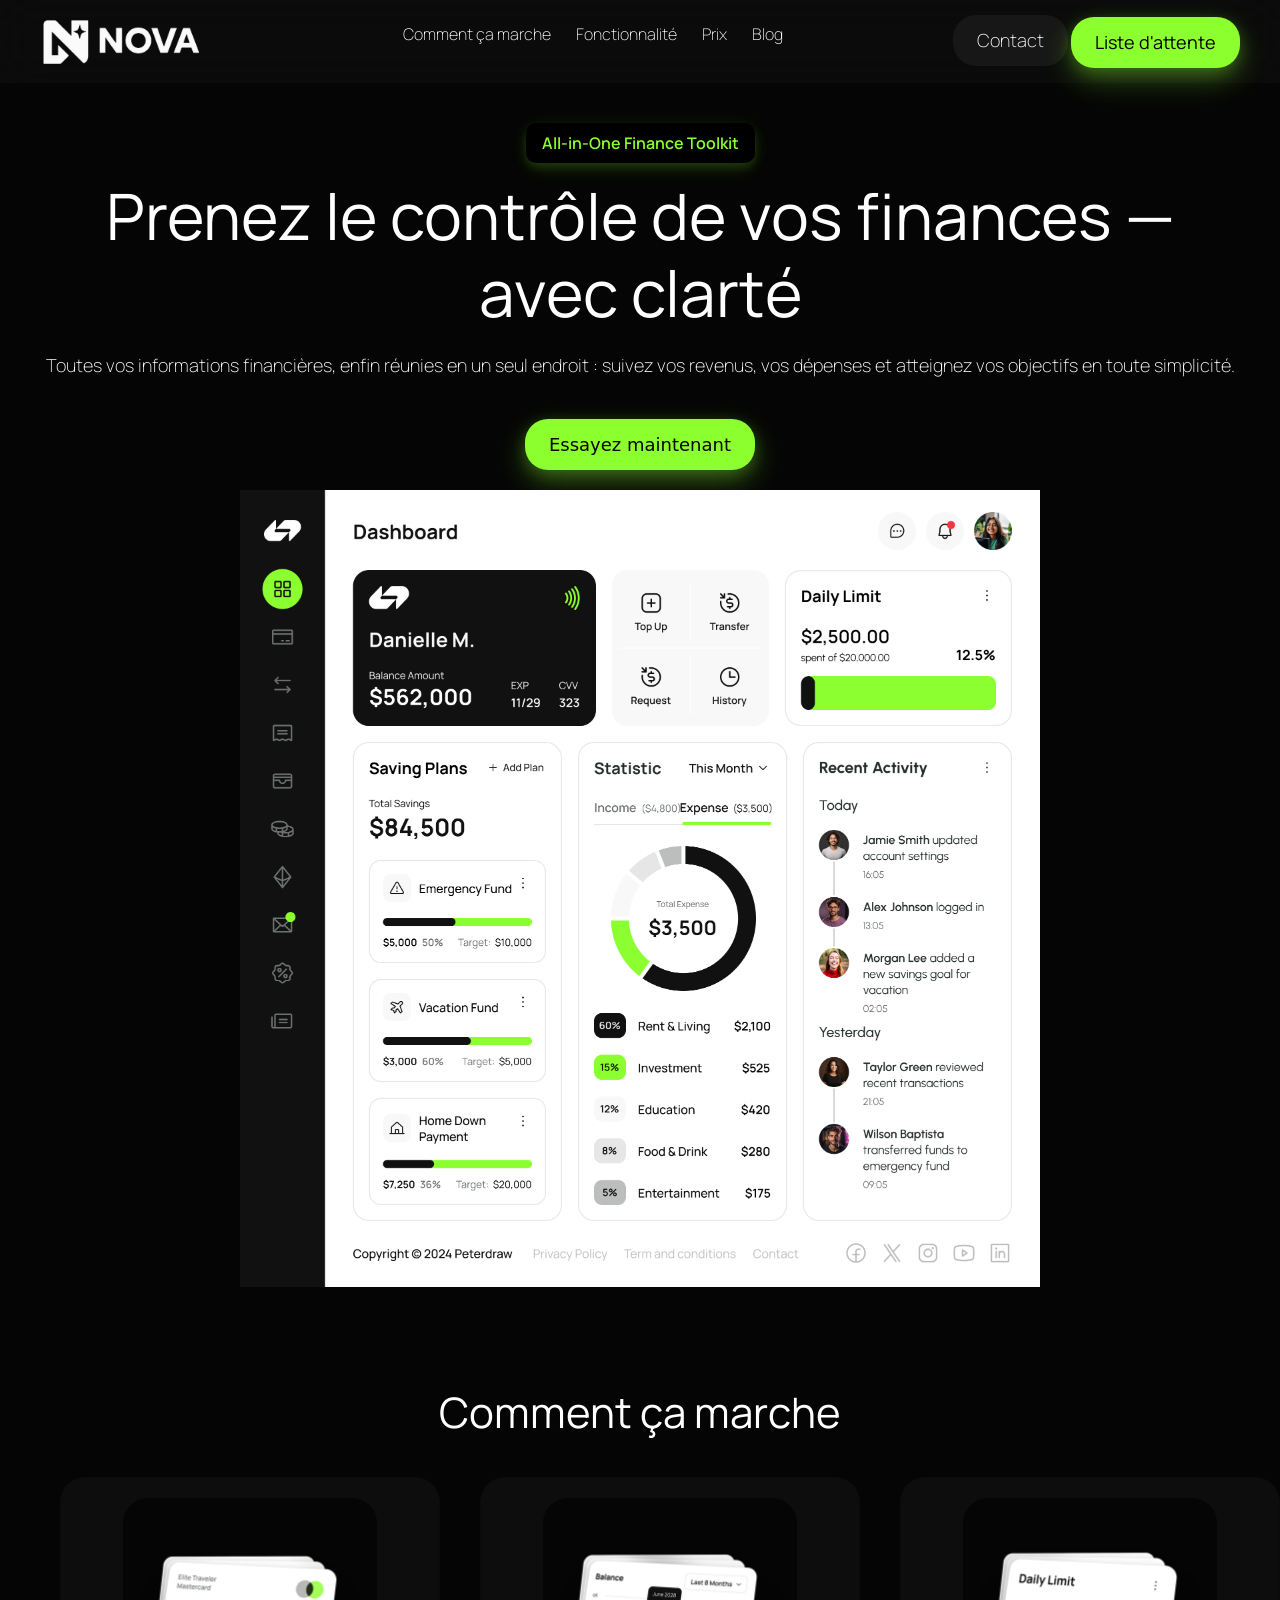
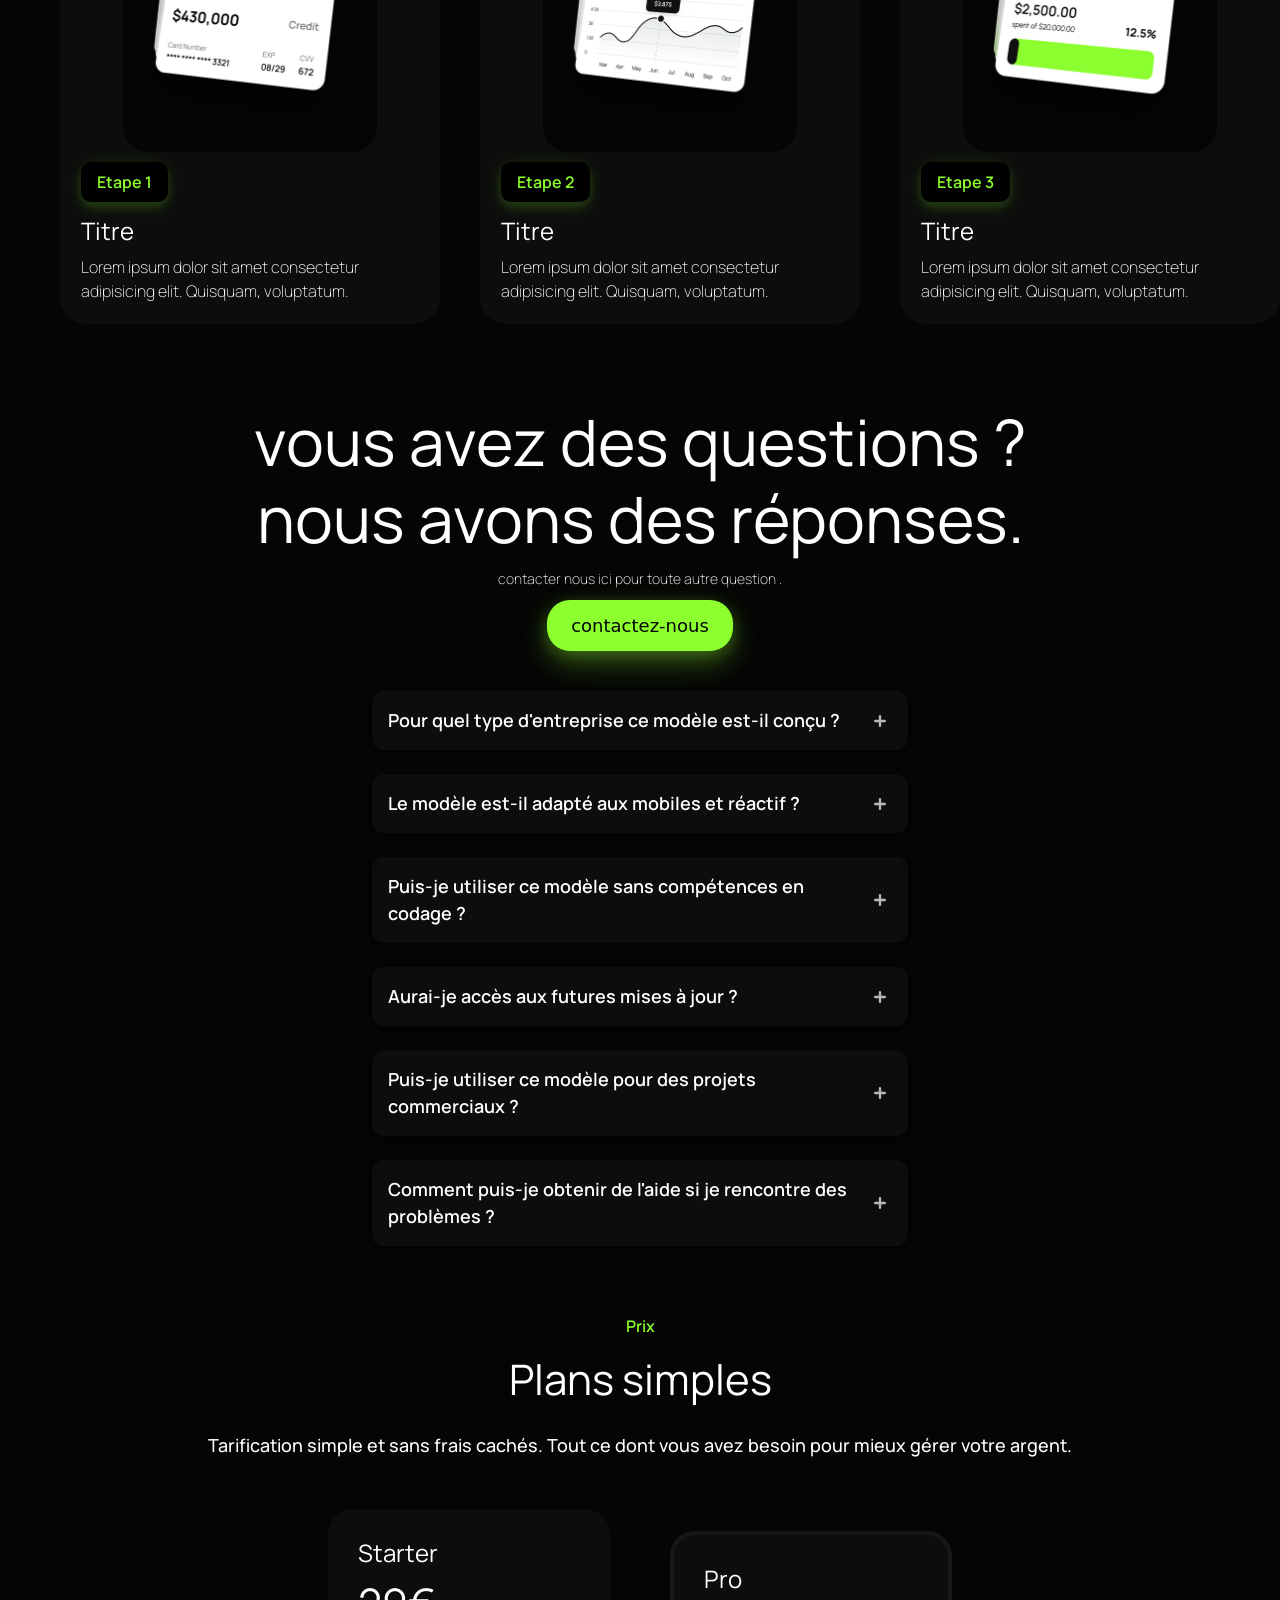
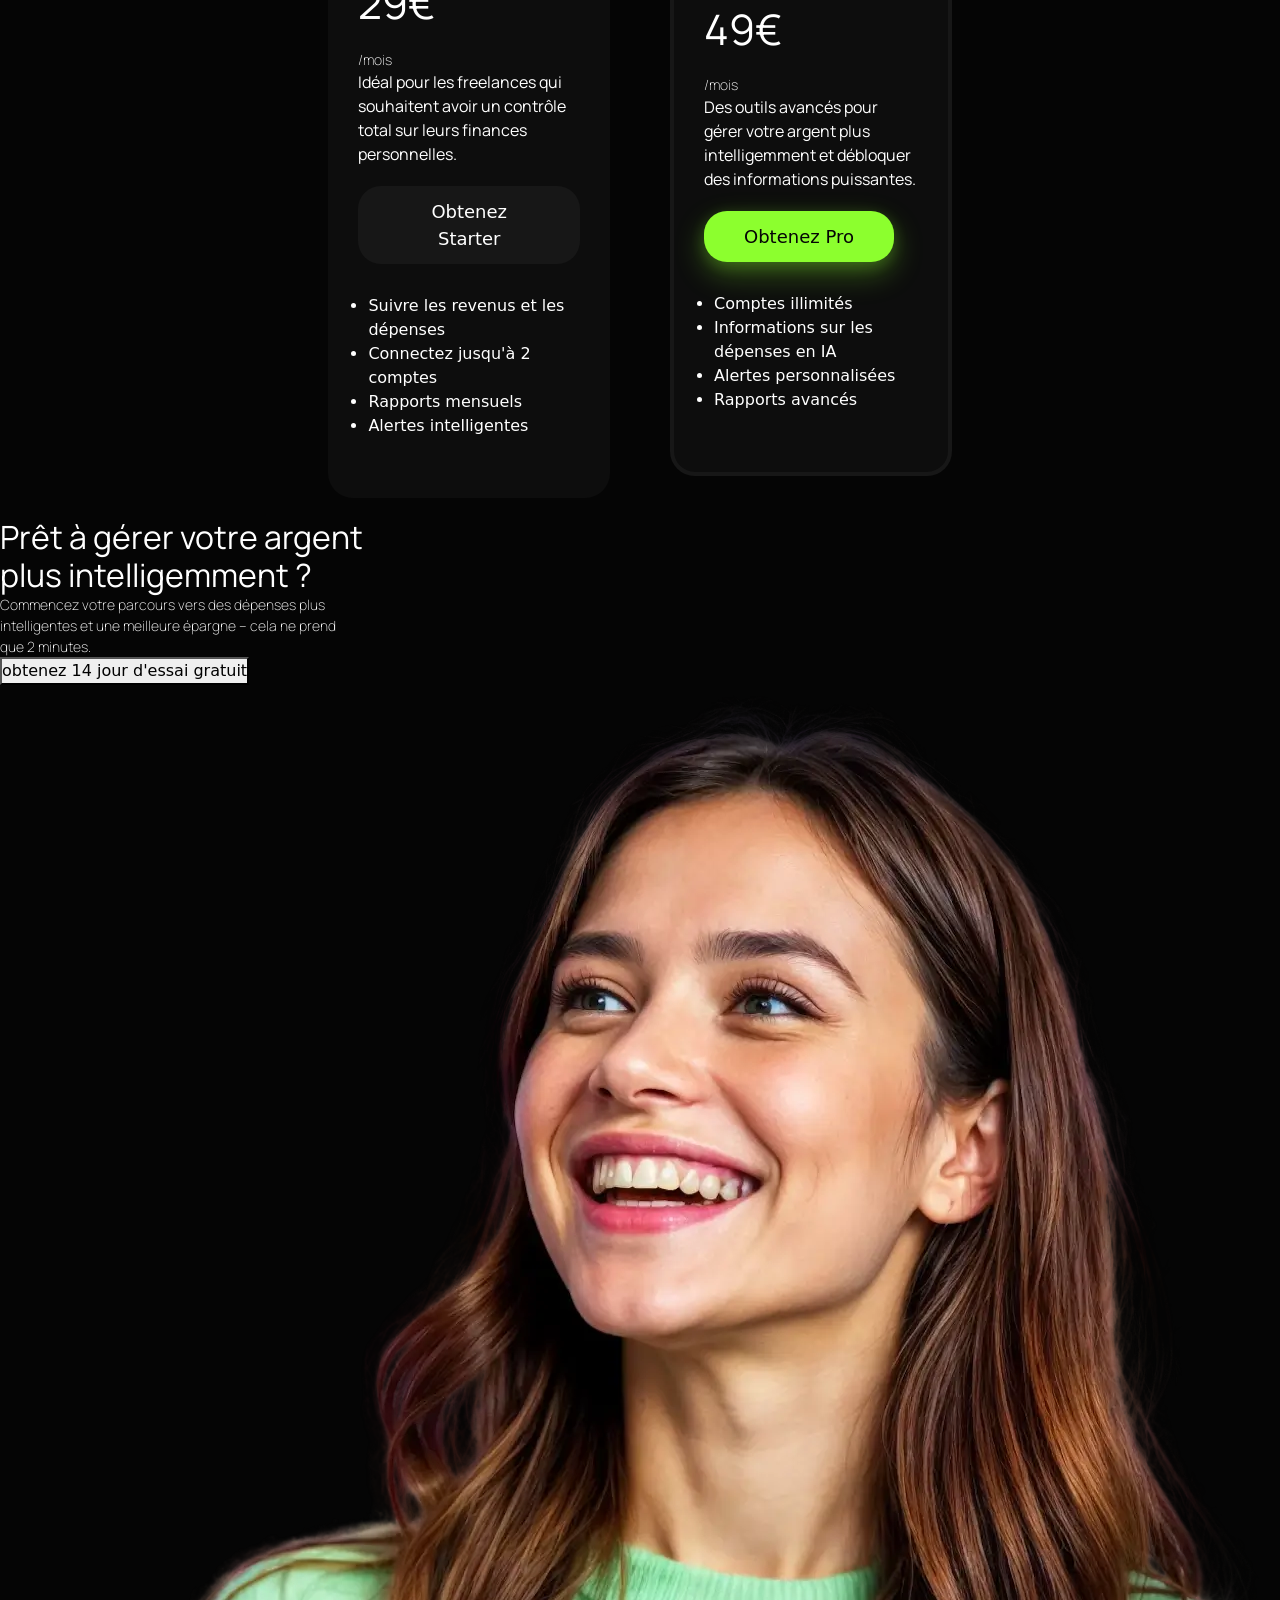
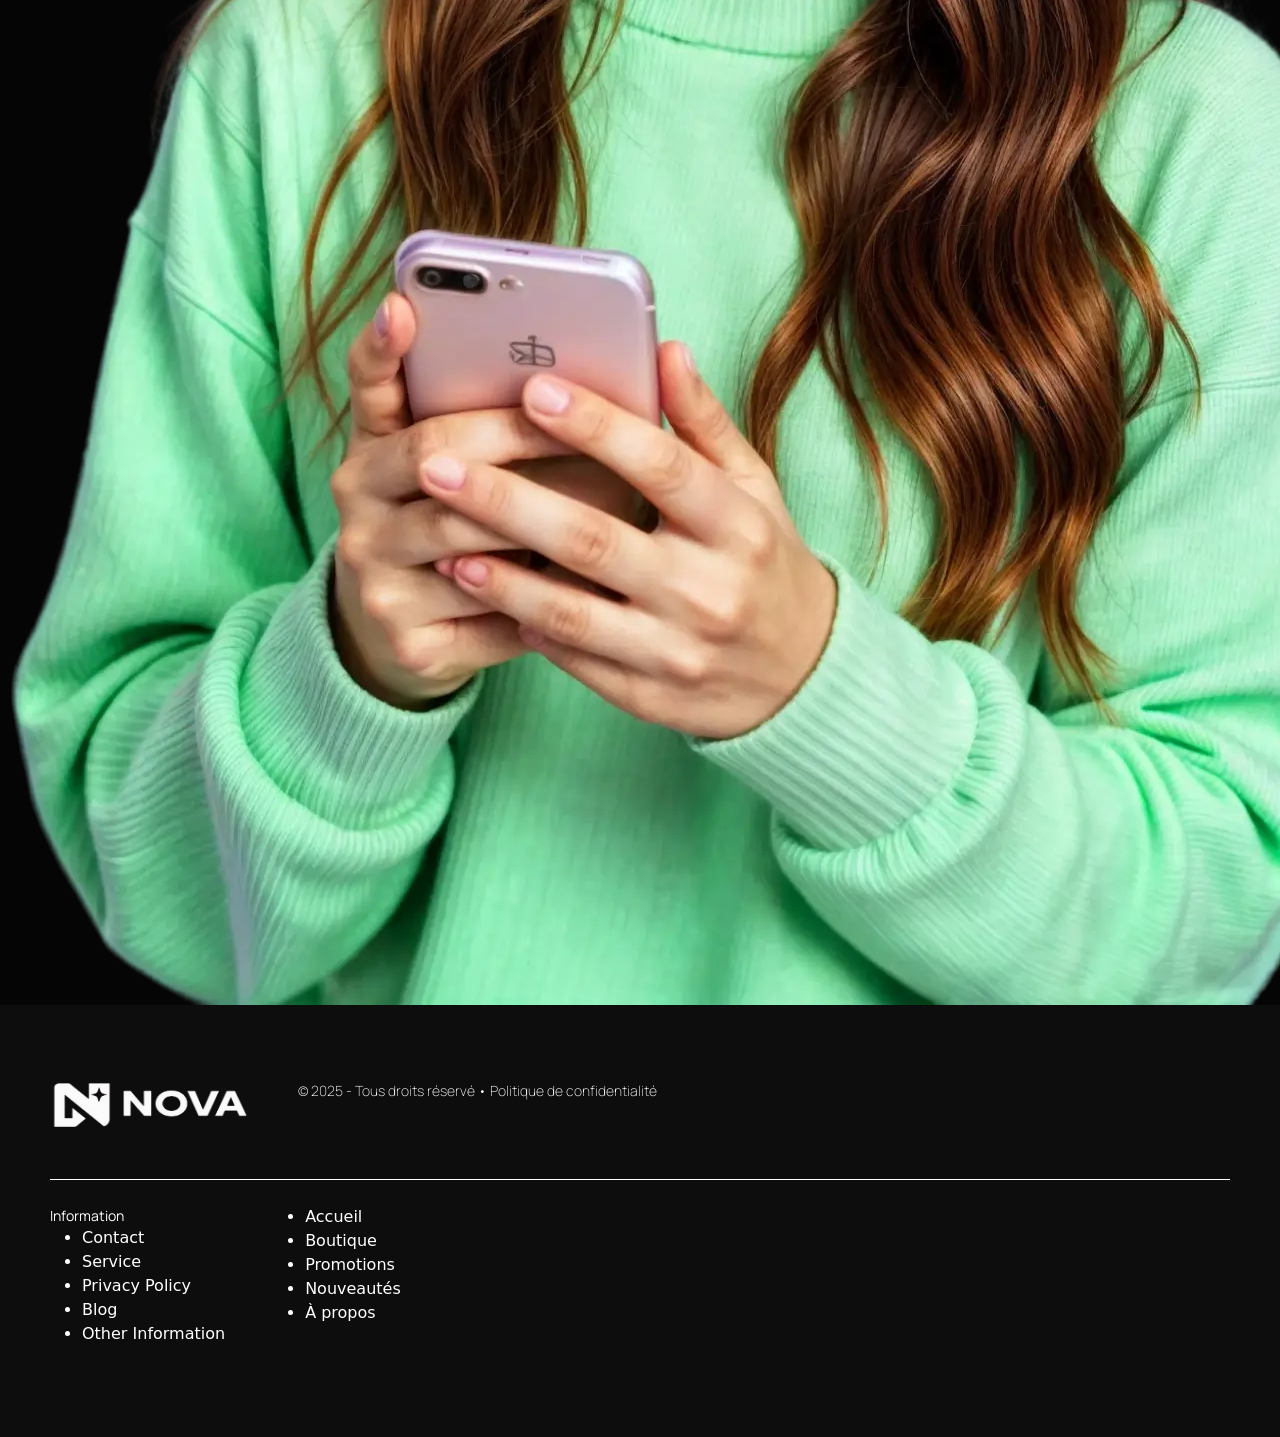
==== commit 95ffcfcf: "Merge branch 'main' of https://github.com/hugopicot/projet1-ESEO" ====
--- a/index.html
+++ b/index.html
@@ -1,4 +1,4 @@
-<!doctype html>
+<!DOCTYPE html>
 <html lang="fr">
 <head>
     <meta charset="utf-8">
@@ -43,166 +43,106 @@
                 <label>Nom :</label>
                 <input type="text" name="nom">
 
-                <label>Email :</label>
-                <input type="email" name="email">
-
-                <label>Message :</label>
-                <textarea name="message"></textarea>
-
-                <button class="btn">Envoyer</button>
-            </form>
-        </div>
+            <label>Email :</label>
+            <input type="email" name="email">
+
+            <label>Message :</label>
+            <textarea name="message"></textarea>
+
+            <button class="btn">Envoyer</button>
+        </form>
     </div>
-    <section class="hero">
-        <div>
-            <div>
-                <p class="hero-tag">
-                    All-in-One Finance Toolkit
-                </p>
+</div>
+<section class="hero">
+      <div>
+        <div>
+            <p class="hero-tag">
+                All-in-One Finance Toolkit
+            </p>
+        </div>
+        <h1 class="hero-title">Prenez le contrôle de vos finances — avec clarté</h1>
+        <p class="hero-text">Toutes vos informations financières, enfin réunies en un seul endroit : suivez vos revenus, vos dépenses et atteignez vos objectifs en toute simplicité.</p>
+        <button class = "btn">Essayez maintenant</button><br>
+          <img id="anim1" class="hero-img" src="asset/img/hero.avif" alt="illustration">
+      </div>
+</section>
+<section id="section1" class="hero">
+    <div>
+        <h2 class="mechanisme-title">
+            Comment ça marche
+        </h2>
+    </div>
+    <div class ="card-mechanism">
+        <div class="card">
+            <img src="asset/img/card.avif" alt="illustration">
+            <p class="card-step">Etape 1</p>
+            <h3 class="card-title">Titre</h3>
+            <p class="card-text">Lorem ipsum dolor sit amet consectetur adipisicing elit. Quisquam, voluptatum.</p>
+        </div>
+        <div class="card">
+            <img src="asset/img/card2.avif" alt="illustration">
+            <p class="card-step">Etape 2</p>
+            <h3 class="card-title">Titre</h3>
+            <p class="card-text">Lorem ipsum dolor sit amet consectetur adipisicing elit. Quisquam, voluptatum.</p>
+        </div>
+        <div class="card">
+            <img src="asset/img/card3.avif" alt="illustration">
+            <p class="card-step">Etape 3</p>
+            <h3 class="card-title">Titre</h3>
+            <p class="card-text">Lorem ipsum dolor sit amet consectetur adipisicing elit. Quisquam, voluptatum.</p>
+        </div>
+
+    </div>
+
+</section>
+<!--les questionnaires-->
+<section id="question-1">
+
+    <div class="vos-questions">
+        <h1> vous avez des questions ?  <br>nous avons des  réponses.</h1>
+        <p> contacter nous ici pour toute autre question .</p>
+        <button class="btn1" onclick="openPopup()"> contactez-nous </button>
+    </div>
+
+    <div class="faq-container">
+        <div class="faq-items">
+            <div class="faq-item">
+                <button
+                    class="faq-button"
+                    onclick="toggleFaqItem(1)"
+                    aria-expanded="false"
+                    aria-controls="faq-content-1"
+                    id="faq-button-1"
+                >
+                    <span class="faq-question">
+                        Pour quel type d'entreprise ce modèle est-il conçu ?
+                    </span>
+                    <svg
+                        id="faq-icon-plus-1"
+                        class="faq-icon"
+                        fill="currentColor"
+                        viewBox="0 0 20 20"
+                    >
+                        <path d="M10 5a1 1 0 011 1v3h3a1 1 0 110 2h-3v3a1 1 0 11-2 0v-3H6a1 1 0 110-2h3V6a1 1 0 011-1z"/>
+                    </svg>
+                    <svg
+                        id="faq-icon-minus-1"
+                        class="faq-icon hidden"
+                        fill="currentColor"
+                        viewBox="0 0 20 20"
+                    >
+                        <path d="M5 10a1 1 0 011-1h8a1 1 0 110 2H6a1 1 0 01-1-1z"/>
+                    </svg>
+                </button>
+                <div
+                    id="faq-content-1"
+                    class="faq-content"
+                    role="region"
+                    aria-labelledby="faq-button-1"
+                >
+                    <p>Nova est conçu pour les outils SaaS, les tableaux de bord, les plateformes fintech ou tout produit numérique nécessitant une page d'atterrissage moderne et axée sur la conversion. Il est entièrement adaptable à un éventail de services web.</p>
+                </div>
             </div>
-            <h1 class="hero-title">Prenez le contrôle de vos finances — avec clarté</h1>
-            <p class="hero-text">Toutes vos informations financières, enfin réunies en un seul endroit : suivez vos revenus, vos dépenses et atteignez vos objectifs en toute simplicité.</p>
-            <button class = "btn">Essayez maintenant</button><br>
-            <img id="anim1" class="hero-img" src="asset/img/hero.avif" alt="illustration">
-        </div>
-    </section>
-    <section id="section1" class="hero">
-        <div>
-            <h2 class="mechanisme-title">
-                Comment ça marche
-            </h2>
-        </div>
-        <div class ="card-mechanism">
-            <div class="card">
-                <img src="asset/img/card.avif" alt="illustration">
-                <p class="card-step">Etape 1</p>
-                <h3 class="card-title">Titre</h3>
-                <p class="card-text">Lorem ipsum dolor sit amet consectetur adipisicing elit. Quisquam, voluptatum.</p>
-            </div>
-            <div class="card">
-                <img src="asset/img/card2.avif" alt="illustration">
-                <p class="card-step">Etape 2</p>
-                <h3 class="card-title">Titre</h3>
-                <p class="card-text">Lorem ipsum dolor sit amet consectetur adipisicing elit. Quisquam, voluptatum.</p>
-            </div>
-            <div class="card">
-                <img src="asset/img/card3.avif" alt="illustration">
-                <p class="card-step">Etape 3</p>
-                <h3 class="card-title">Titre</h3>
-                <p class="card-text">Lorem ipsum dolor sit amet consectetur adipisicing elit. Quisquam, voluptatum.</p>
-            </div>
-
-        </div>
-    </section>
-
-    <section id="section2" class="mechanisme">
-        <div>
-            <p class="feature-tag">
-                Feature
-            </p>
-        </div>
-        <div >
-            <h2 class="mechanisme-title">
-                Designed for clarity, built for better money decisions
-            </h2>
-        </div>
-        <div class="container-fluid">
-            <div class="row g-4" style="color: var(--blanc);">
-                <div class="col-12 col-sm-6 col-lg-4">
-                    <div class="card-body">
-                        <p class="card-step">UwU</p>
-                        <h5 class="card-title">Card title</h5>
-                        <p class="card-text">Some quick example text...</p>
-                    </div>
-                </div>
-                <div class="col-12 col-sm-6 col-lg-4">
-                    <div class="card-body">
-                        <p class="card-step">UwU</p>
-                        <h5 class="card-title">Card title</h5>
-                        <p class="card-text">Some quick example text...</p>
-                    </div>
-                </div>
-                <div class="col-12 col-sm-6 col-lg-4">
-                    <div class="card-body">
-                        <p class="card-step">UwU</p>
-                        <h5 class="card-title">Card title</h5>
-                        <p class="card-text">Some quick example text...</p>
-                    </div>
-                </div>
-                <div class="col-12 col-sm-6 col-lg-4">
-                    <div class="card-body">
-                        <p class="card-step">UwU</p>
-                        <h5 class="card-title">Card title</h5>
-                        <p class="card-text">Some quick example text...</p>
-                    </div>
-                </div>
-                <div class="col-12 col-sm-6 col-lg-4">
-                    <div class="card-body">
-                        <p class="card-step">UwU</p>
-                        <h5 class="card-title">Card title</h5>
-                        <p class="card-text">Some quick example text...</p>
-                    </div>
-                </div>
-                <div class="col-12 col-sm-6 col-lg-4">
-                    <div class="card-body">
-                        <p class="card-step">UwU</p>
-                        <h5 class="card-title">Card title</h5>
-                        <p class="card-text">Some quick example text...</p>
-                    </div>
-                </div>
-            </div>
-        </div>
-    </section>
-
-    <!--les questionnaires-->
-    <section id="question-1">
-
-        <div class="vos-questions">
-            <h1> vous avez des questions ?  <br>nous avons des  réponses.</h1>
-            <p> contacter nous ici pour toute autre question .</p>
-            <button class="btn1" onclick="openPopup()"> contactez-nous </button>
-        </div>
-
-        <div class="faq-container">
-            <div class="faq-items">
-                <!-- Item 1 -->
-                <div class="faq-item">
-                    <button
-                        class="faq-button"
-                        onclick="toggleFaqItem(1)"
-                        aria-expanded="false"
-                        aria-controls="faq-content-1"
-                        id="faq-button-1"
-                    >
-                        <span class="faq-question">
-                            Pour quel type d'entreprise ce modèle est-il conçu ?
-                        </span>
-                        <svg
-                            id="faq-icon-plus-1"
-                            class="faq-icon"
-                            fill="currentColor"
-                            viewBox="0 0 20 20"
-                        >
-                            <path d="M10 5a1 1 0 011 1v3h3a1 1 0 110 2h-3v3a1 1 0 11-2 0v-3H6a1 1 0 110-2h3V6a1 1 0 011-1z"/>
-                        </svg>
-                        <svg
-                            id="faq-icon-minus-1"
-                            class="faq-icon hidden"
-                            fill="currentColor"
-                            viewBox="0 0 20 20"
-                        >
-                            <path d="M5 10a1 1 0 011-1h8a1 1 0 110 2H6a1 1 0 01-1-1z"/>
-                        </svg>
-                    </button>
-                    <div
-                        id="faq-content-1"
-                        class="faq-content"
-                        role="region"
-                        aria-labelledby="faq-button-1"
-                    >
-                        <p>Nova est conçu pour les outils SaaS, les tableaux de bord, les plateformes fintech ou tout produit numérique nécessitant une page d'atterrissage moderne et axée sur la conversion. Il est entièrement adaptable à un éventail de services web.</p>
-                    </div>
-                </div>
 
                 <!-- Item 2 -->
                 <div class="faq-item">
@@ -439,11 +379,8 @@
 
 </body>
 <footer>
-    <!-- 1ere partie footer -->
     <div class="footer-content">
-        <!-- Logo -->
         <img src="asset/img/logo.png" alt="Reservetel Logo" class="logo">
-        <!-- Texte -->
         <div class="infos">
            <p>  © 2025 - Tous droits réservé • Politique de confidentialité </p>
         </div>
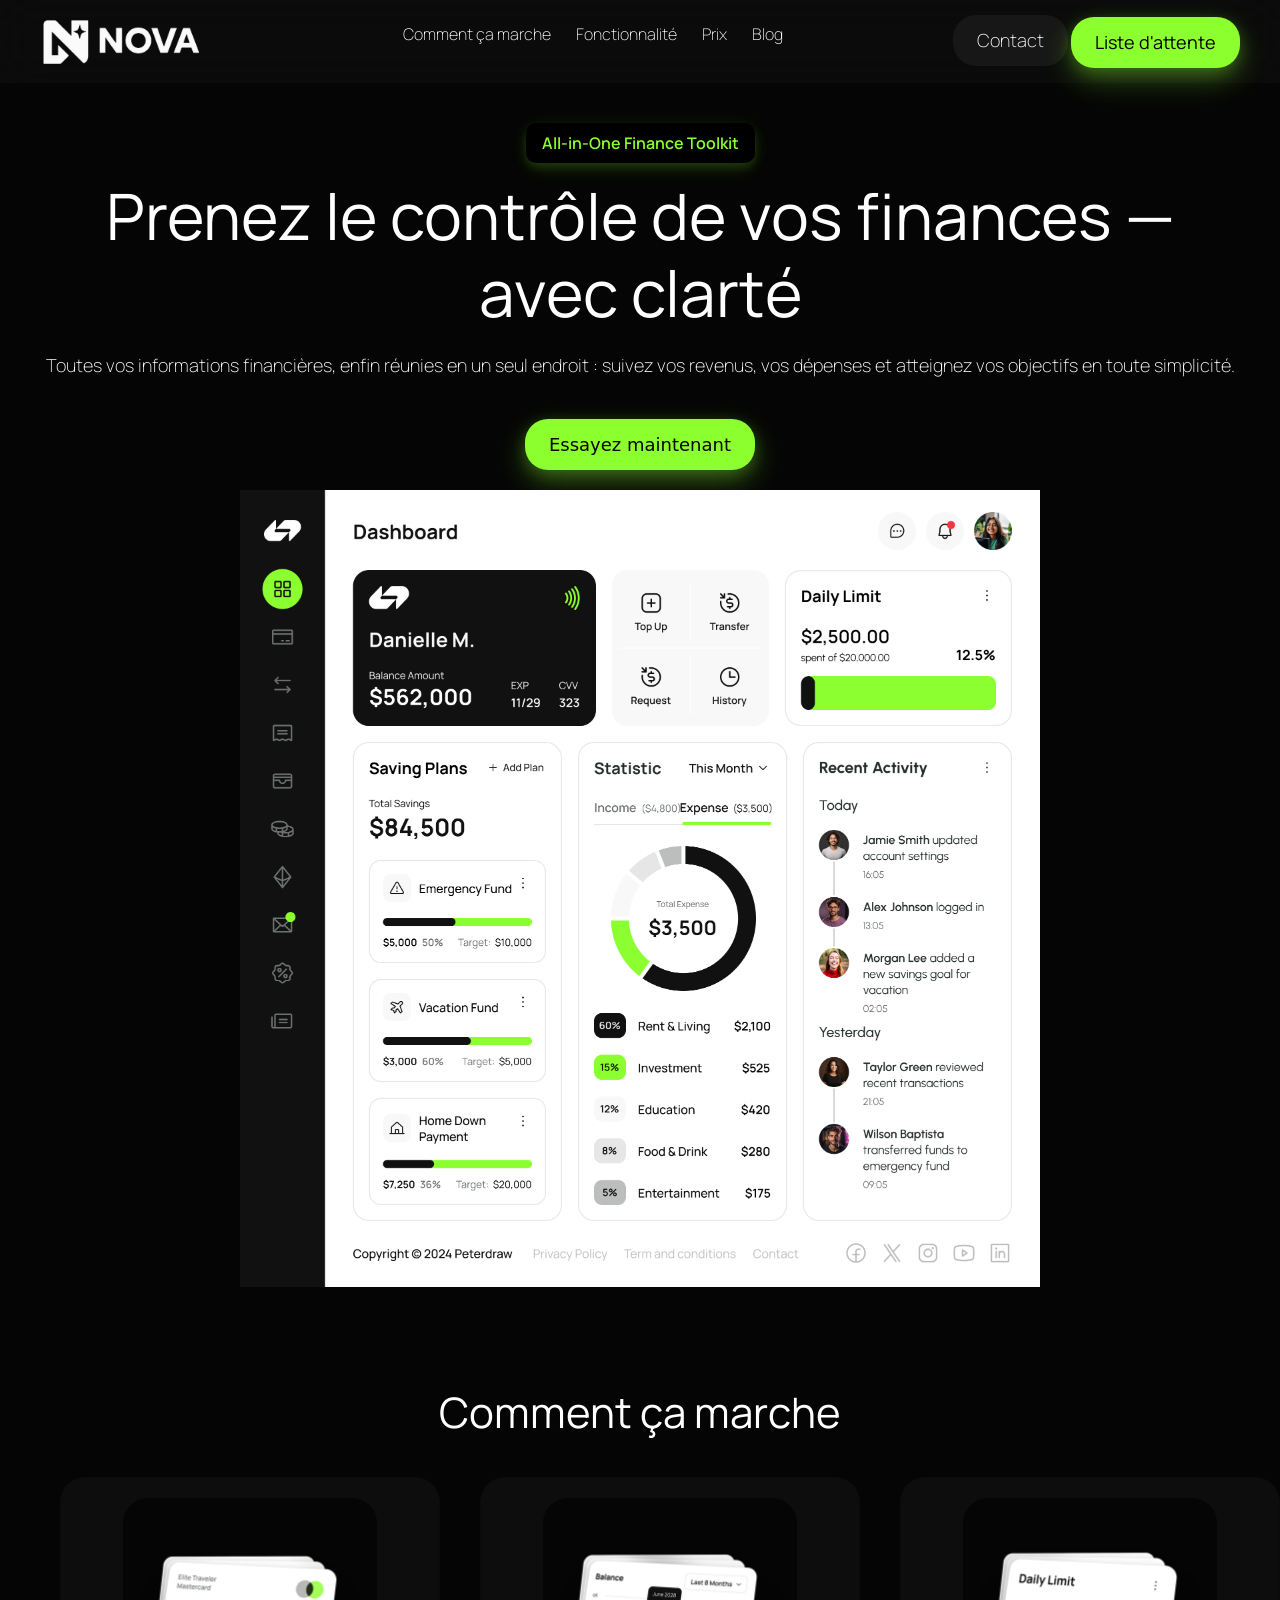
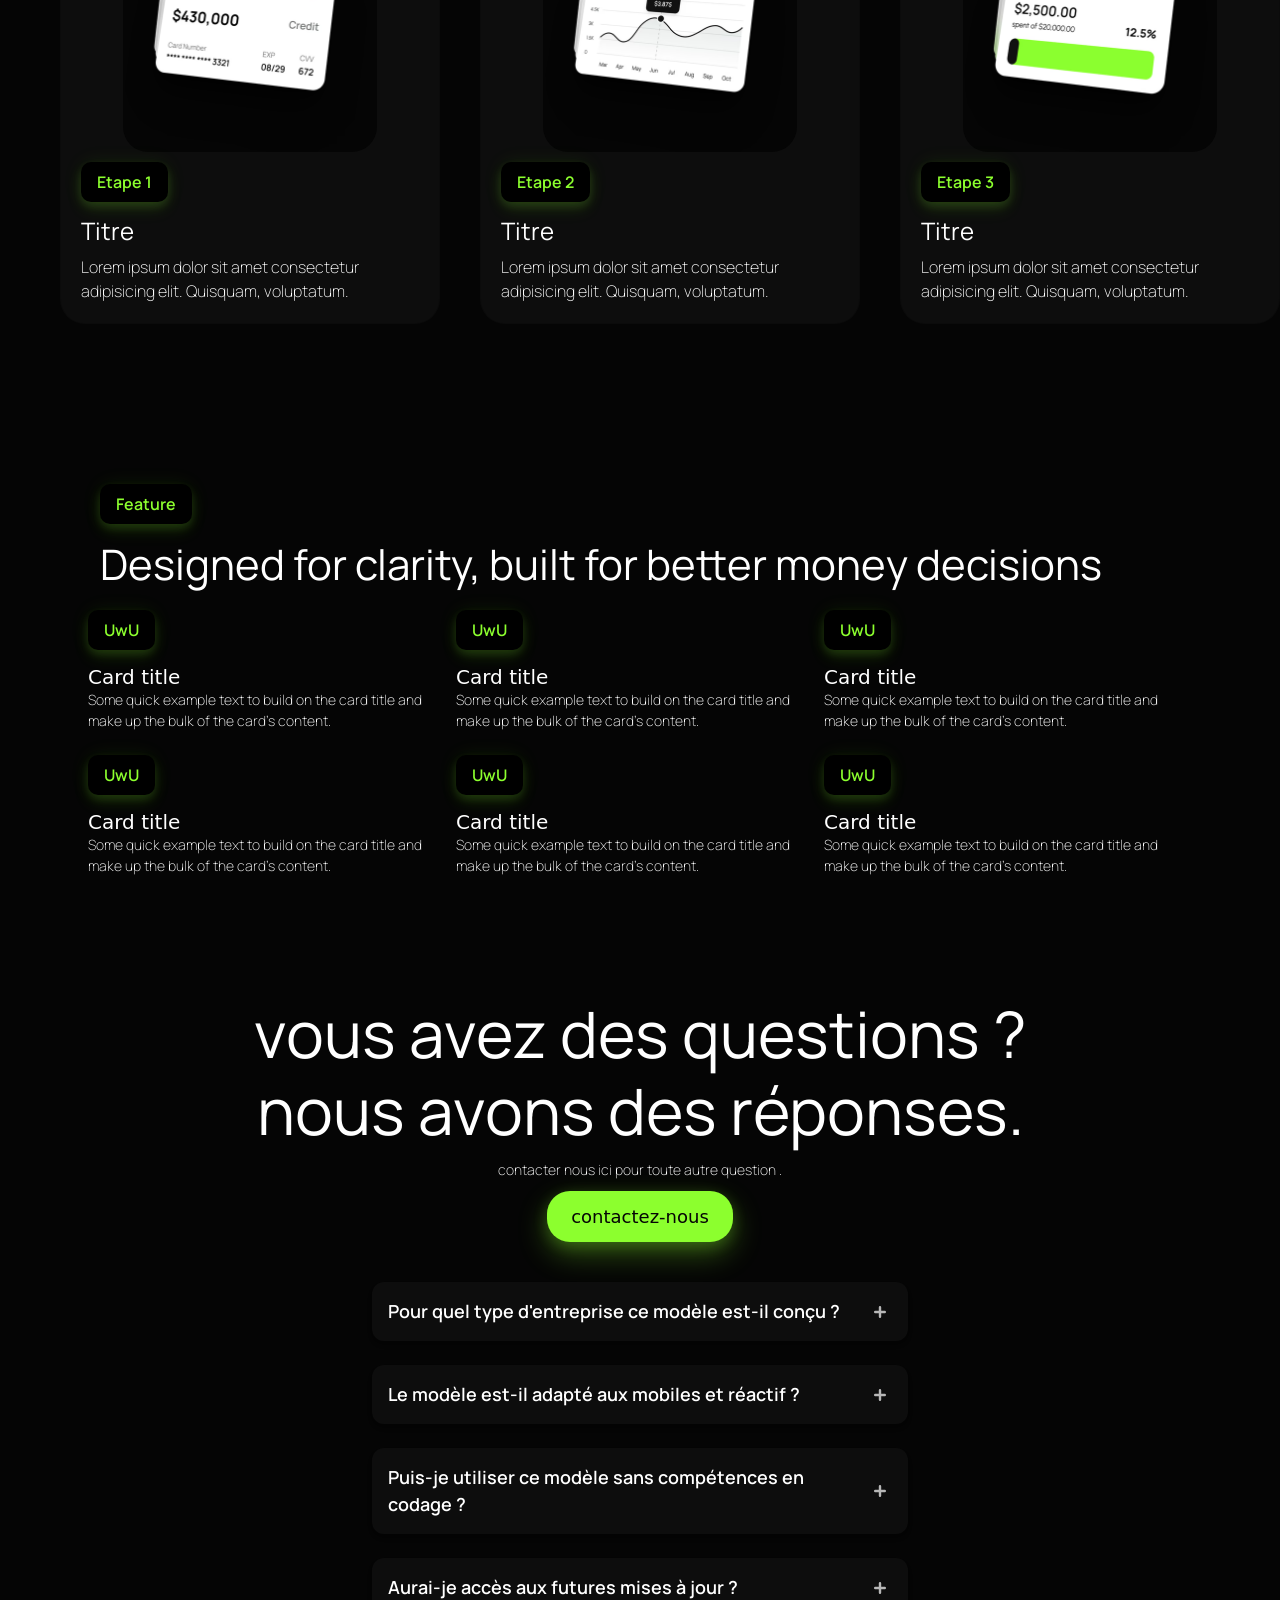
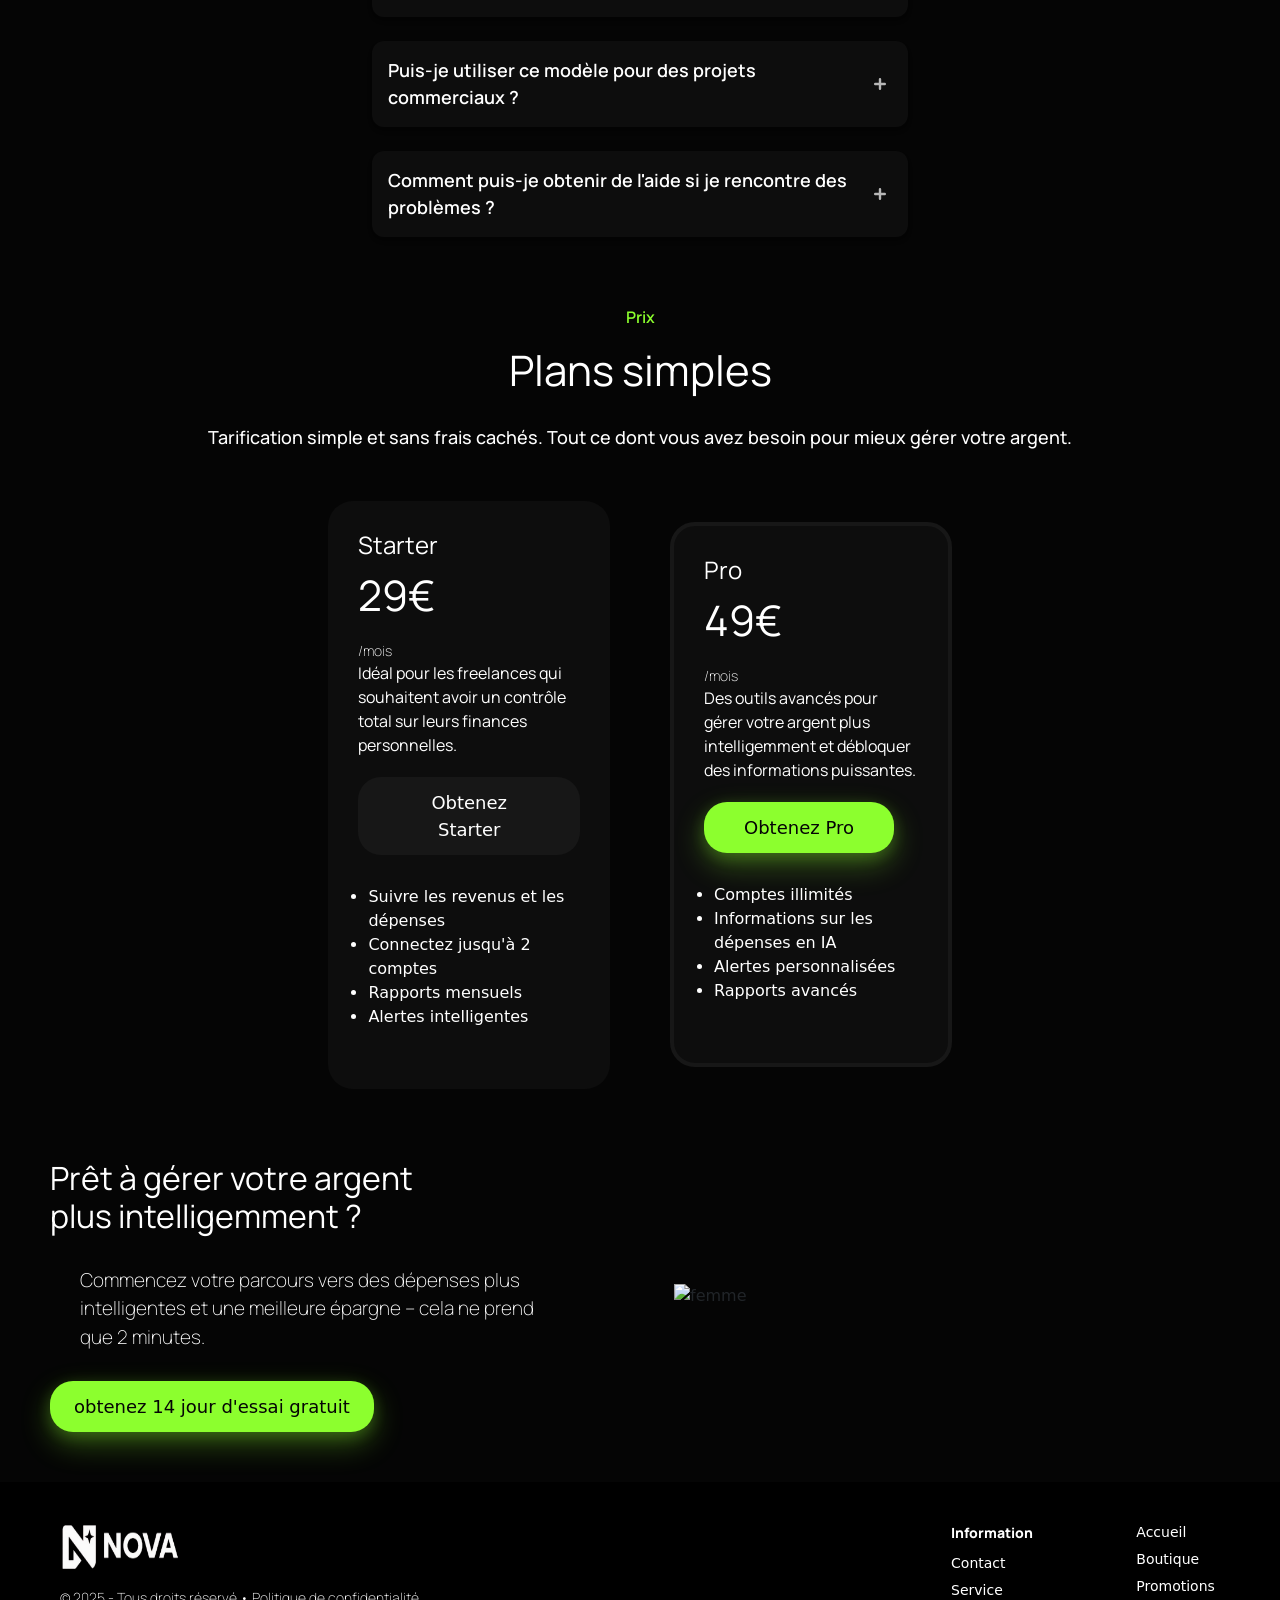
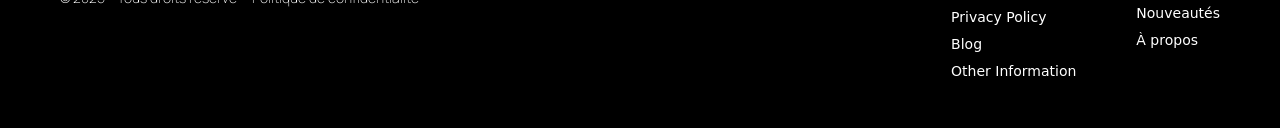
==== commit 4eb544d6: "igerqk" ====
--- a/index.html
+++ b/index.html
@@ -1,4 +1,4 @@
-<!DOCTYPE html>
+<!doctype html>
 <html lang="fr">
 <head>
     <meta charset="utf-8">
@@ -11,37 +11,37 @@
     <script src="js/script.js"></script>
 </head>
 <body>
-    <!-- Header -->
-    <header>
-        <!-- Logo -->
-        <img class="logo" src="asset/img/logo.png" alt="illustration" >
-        <!-- liens -->
-        <nav>
-            <ul class="menu">
-                <li><a href="#section1" class="nav-link">Comment ça marche</a></li>
-                <li><a href="#section2" class="nav-link">Fonctionnalité</a></li>
-                <li><a href="#section3" class="nav-link">Prix</a></li>
-                <li><a href="#section4" class="nav-link">Blog</a></li>
-            </ul>
-        </nav>
-        <!-- Boutons -->
-        <div>
-            <button class="btn1" onclick="openPopup()">
-                Contact
-            </button>
-            <button class="btn">
-                <a href="html/waitlist.html">Liste d'attente</a>
-            </button>
-
-        </div>
-    </header>
-    <div class="overlay" id="overlay" onclick="closePopup(event)">
-        <div class="popup" onclick="event.stopPropagation()">
-            <button class="close-btn" onclick="closePopup()">✖</button>
-            <h3>Contact</h3>
-            <form>
-                <label>Nom :</label>
-                <input type="text" name="nom">
+<!-- Header -->
+<header>
+    <!-- Logo -->
+    <img class="logo" src="asset/img/logo.png" alt="illustration" >
+    <!-- liens -->
+    <nav>
+        <ul class="menu">
+            <li><a href="#section1" class="nav-link">Comment ça marche</a></li>
+            <li><a href="#section2" class="nav-link">Fonctionnalité</a></li>
+            <li><a href="#section3" class="nav-link">Prix</a></li>
+            <li><a href="#section4" class="nav-link">Blog</a></li>
+        </ul>
+    </nav>
+    <!-- Boutons -->
+    <div>
+        <button class="btn1" onclick="openPopup()">
+            Contact
+        </button>
+        <button class="btn">
+            <a href="html/waitlist.html">Liste d'attente</a>
+        </button>
+
+    </div>
+</header>
+<div class="overlay" id="overlay" onclick="closePopup(event)">
+    <div class="popup" onclick="event.stopPropagation()">
+        <button class="close-btn" onclick="closePopup()">✖</button>
+        <h3>Contact</h3>
+        <form>
+            <label>Nom :</label>
+            <input type="text" name="nom">
 
             <label>Email :</label>
             <input type="email" name="email">
@@ -93,8 +93,55 @@
         </div>
 
     </div>
-
-</section>
+</section>
+
+
+<section id="section2" class="mechanisme">
+    <div>
+        <p class="feature-tag">
+            Feature
+        </p>
+    </div>
+    <div >
+        <h2 class="mechanisme-title">
+            Designed for clarity, built for better money decisions
+        </h2>
+    </div>
+
+    <div class="row row-cols-1 row-cols-md-3 g-4" style="color: var(--blanc);">
+        <div class="card-body">
+            <p class="card-step">UwU</p>
+            <h5 class="card-title">Card title</h5>
+            <p class="card-text">Some quick example text to build on the card title and make up the bulk of the card’s content.</p>
+        </div>
+        <div class="card-body">
+            <p class="card-step">UwU</p>
+            <h5 class="card-title">Card title</h5>
+            <p class="card-text">Some quick example text to build on the card title and make up the bulk of the card’s content.</p>
+        </div>
+        <div class="card-body">
+            <p class="card-step">UwU</p>
+            <h5 class="card-title">Card title</h5>
+            <p class="card-text">Some quick example text to build on the card title and make up the bulk of the card’s content.</p>
+        </div>
+        <div class="card-body">
+            <p class="card-step">UwU</p>
+            <h5 class="card-title">Card title</h5>
+            <p class="card-text">Some quick example text to build on the card title and make up the bulk of the card’s content.</p>
+        </div>
+        <div class="card-body">
+            <p class="card-step">UwU</p>
+            <h5 class="card-title">Card title</h5>
+            <p class="card-text">Some quick example text to build on the card title and make up the bulk of the card’s content.</p>
+        </div>
+        <div class="card-body">
+            <p class="card-step">UwU</p>
+            <h5 class="card-title">Card title</h5>
+            <p class="card-text">Some quick example text to build on the card title and make up the bulk of the card’s content.</p>
+        </div>
+    </div>
+</section>
+
 <!--les questionnaires-->
 <section id="question-1">
 
@@ -106,6 +153,7 @@
 
     <div class="faq-container">
         <div class="faq-items">
+            <!-- Item 1 -->
             <div class="faq-item">
                 <button
                     class="faq-button"
@@ -144,245 +192,243 @@
                 </div>
             </div>
 
-                <!-- Item 2 -->
-                <div class="faq-item">
-                    <button
-                        class="faq-button"
-                        onclick="toggleFaqItem(2)"
-                        aria-expanded="false"
-                        aria-controls="faq-content-2"
-                        id="faq-button-2"
-                    >
-                        <span class="faq-question">Le modèle est-il adapté aux mobiles et réactif ?</span>
-                        <svg
-                            id="faq-icon-plus-2"
-                            class="faq-icon"
-                            fill="currentColor"
-                            viewBox="0 0 20 20"
-                        >
-                            <path d="M10 5a1 1 0 011 1v3h3a1 1 0 110 2h-3v3a1 1 0 11-2 0v-3H6a1 1 0 110-2h3V6a1 1 0 011-1z"/>
-                        </svg>
-                        <svg
-                            id="faq-icon-minus-2"
-                            class="faq-icon hidden"
-                            fill="currentColor"
-                            viewBox="0 0 20 20"
-                        >
-                            <path d="M5 10a1 1 0 011-1h8a1 1 0 110 2H6a1 1 0 01-1-1z"/>
-                        </svg>
-                    </button>
-                    <div
-                        id="faq-content-2"
-                        class="faq-content"
-                        role="region"
-                        aria-labelledby="faq-button-2"
-                    >
-                        <p>Absolument. La mise en page s'adapte parfaitement à toutes les tailles d'écran, y compris les ordinateurs de bureau, les tablettes et les smartphones. Chaque section est conçue pour offrir une expérience transparente sur tous les appareils.</p>
-                    </div>
-                </div>
-
-                <!-- Item 3 -->
-                <div class="faq-item">
-                    <button
-                        class="faq-button"
-                        onclick="toggleFaqItem(3)"
-                        aria-expanded="false"
-                        aria-controls="faq-content-3"
-                        id="faq-button-3"
-                    >
-                        <span class="faq-question">Puis-je utiliser ce modèle sans compétences en codage ?</span>
-                        <svg
-                            id="faq-icon-plus-3"
-                            class="faq-icon"
-                            fill="currentColor"
-                            viewBox="0 0 20 20"
-                        >
-                            <path d="M10 5a1 1 0 011 1v3h3a1 1 0 110 2h-3v3a1 1 0 11-2 0v-3H6a1 1 0 110-2h3V6a1 1 0 011-1z"/>
-                        </svg>
-                        <svg
-                            id="faq-icon-minus-3"
-                            class="faq-icon hidden"
-                            fill="currentColor"
-                            viewBox="0 0 20 20"
-                        >
-                            <path d="M5 10a1 1 0 011-1h8a1 1 0 110 2H6a1 1 0 01-1-1z"/>
-                        </svg>
-                    </button>
-                    <div
-                        id="faq-content-3"
-                        class="faq-content"
-                        role="region"
-                        aria-labelledby="faq-button-3"
-                    >
-                        <p>Oui, le modèle est entièrement modifiable avec des outils de glisser-déposer. Aucune connaissance en codage n'est requise pour mettre à jour le texte, échanger des images ou ajuster les mises en page.</p>
-                    </div>
-                </div>
-
-                <!-- Item 4 -->
-                <div class="faq-item">
-                    <button
-                        class="faq-button"
-                        onclick="toggleFaqItem(4)"
-                        aria-expanded="false"
-                        aria-controls="faq-content-4"
-                        id="faq-button-4"
-                    >
-                        <span class="faq-question">Aurai-je accès aux futures mises à jour ?</span>
-                        <svg
-                            id="faq-icon-plus-4"
-                            class="faq-icon"
-                            fill="currentColor"
-                            viewBox="0 0 20 20"
-                        >
-                            <path d="M10 5a1 1 0 011 1v3h3a1 1 0 110 2h-3v3a1 1 0 11-2 0v-3H6a1 1 0 110-2h3V6a1 1 0 011-1z"/>
-                        </svg>
-                        <svg
-                            id="faq-icon-minus-4"
-                            class="faq-icon hidden"
-                            fill="currentColor"
-                            viewBox="0 0 20 20"
-                        >
-                            <path d="M5 10a1 1 0 011-1h8a1 1 0 110 2H6a1 1 0 01-1-1z"/>
-                        </svg>
-                    </button>
-                    <div
-                        id="faq-content-4"
-                        class="faq-content"
-                        role="region"
-                        aria-labelledby="faq-button-4"
-                    >
-                        <p>Oui. Une fois l'achat effectué, vous recevrez automatiquement toutes les améliorations ou optimisations futures que nous apporterons au modèle. Votre version reste à jour avec les meilleures pratiques.</p>
-                    </div>
-                </div>
-
-                <!-- Item 5 -->
-                <div class="faq-item">
-                    <button
-                        class="faq-button"
-                        onclick="toggleFaqItem(5)"
-                        aria-expanded="false"
-                        aria-controls="faq-content-5"
-                        id="faq-button-5"
-                    >
-                        <span class="faq-question">Puis-je utiliser ce modèle pour des projets commerciaux ?</span>
-                        <svg
-                            id="faq-icon-plus-5"
-                            class="faq-icon"
-                            fill="currentColor"
-                            viewBox="0 0 20 20"
-                        >
-                            <path d="M10 5a1 1 0 011 1v3h3a1 1 0 110 2h-3v3a1 1 0 11-2 0v-3H6a1 1 0 110-2h3V6a1 1 0 011-1z"/>
-                        </svg>
-                        <svg
-                            id="faq-icon-minus-5"
-                            class="faq-icon hidden"
-                            fill="currentColor"
-                            viewBox="0 0 20 20"
-                        >
-                            <path d="M5 10a1 1 0 011-1h8a1 1 0 110 2H6a1 1 0 01-1-1z"/>
-                        </svg>
-                    </button>
-                    <div
-                        id="faq-content-5"
-                        class="faq-content"
-                        role="region"
-                        aria-labelledby="faq-button-5"
-                    >
-                        <p>Sans faute. Nova est concédé sous licence pour un usage personnel et commercial, ce qui vous permet de créer des sites Web clients ou de lancer votre propre produit sans aucun problème de licence.</p>
-                    </div>
-                </div>
-
-                <!-- Item 6 -->
-                <div class="faq-item">
-                    <button
-                        class="faq-button"
-                        onclick="toggleFaqItem(6)"
-                        aria-expanded="false"
-                        aria-controls="faq-content-6"
-                        id="faq-button-6"
-                    >
-                        <span class="faq-question">Comment puis-je obtenir de l'aide si je rencontre des problèmes ?</span>
-                        <svg
-                            id="faq-icon-plus-6"
-                            class="faq-icon"
-                            fill="currentColor"
-                            viewBox="0 0 20 20"
-                        >
-                            <path d="M10 5a1 1 0 011 1v3h3a1 1 0 110 2h-3v3a1 1 0 11-2 0v-3H6a1 1 0 110-2h3V6a1 1 0 011-1z"/>
-                        </svg>
-                        <svg
-                            id="faq-icon-minus-6"
-                            class="faq-icon hidden"
-                            fill="currentColor"
-                            viewBox="0 0 20 20"
-                        >
-                            <path d="M5 10a1 1 0 011-1h8a1 1 0 110 2H6a1 1 0 01-1-1z"/>
-                        </svg>
-                    </button>
-                    <div
-                        id="faq-content-6"
-                        class="faq-content"
-                        role="region"
-                        aria-labelledby="faq-button-6"
-                    >
-                        <p>Nous sommes là pour vous aider. Si vous avez des questions, vous pouvez nous joindre directement par notre formulaire de contact. Nous répondons généralement dans les 24 heures.</p>
-                    </div>
-                </div>
-            </div>
-        </div>
-    </section>
-
-    <section id="section3">
-        <div>
-            <p class="top-title-pricing">Prix</p>
-            <h2 class="title-pricing">Plans simples</h2>
-            <p class="plan-text">Tarification simple et sans frais cachés. Tout ce dont vous avez besoin pour mieux gérer votre argent.</p>
-        </div>
-        <div class="plan-container">
-            <div class="plan-starter">
-                <h4 class="plan-title">Starter</h4>
-                <h2 class="plan-price">29€</h2><p class="plan-duration">/mois</p>
-                <p class="plan-description">Idéal pour les freelances qui souhaitent avoir un contrôle total sur leurs finances personnelles.</p>
-                <button class="btn-starter">Obtenez Starter</button>
-                <ul class="plan-features">
-                    <li>Suivre les revenus et les dépenses</li>
-                    <li>Connectez jusqu'à 2 comptes</li>
-                    <li>Rapports mensuels</li>
-                    <li>Alertes intelligentes</li>
-                </ul>
-            </div>
-            <div class="plan-pro">
-                <h4 class="plan-title">Pro</h4>
-                <h2 class="plan-price">49€</h2><p class="plan-duration">/mois</p>
-                <p class="plan-description">Des outils avancés pour gérer votre argent plus intelligemment et débloquer des informations puissantes.</p>
-                <button class="btn-pro">Obtenez Pro</button>
-                <ul class="plan-features">
-                    <li>Comptes illimités</li>
-                    <li>Informations sur les dépenses en IA</li>
-                    <li>Alertes personnalisées</li>
-                    <li>Rapports avancés</li>
-                </ul>
-            </div>
-        </div>
-    </section>
-
-    <section class="blog">
-        <div>
-            <h3>Prêt à gérer votre argent <br> plus intelligemment ?</h3>
-            <p>Commencez votre parcours vers des dépenses plus <br> intelligentes et une meilleure épargne – cela ne prend <br> que 2 minutes.</p>
-            <button class="btm">obtenez 14 jour d'essai gratuit</button>
-        </div>
-        <div>
-            <img class="img-1" src="asset/img/femme.webp" alt="femme">
-        </div>
-    </section>
-
-</body>
+            <!-- Item 2 -->
+            <div class="faq-item">
+                <button
+                    class="faq-button"
+                    onclick="toggleFaqItem(2)"
+                    aria-expanded="false"
+                    aria-controls="faq-content-2"
+                    id="faq-button-2"
+                >
+                    <span class="faq-question">Le modèle est-il adapté aux mobiles et réactif ?</span>
+                    <svg
+                        id="faq-icon-plus-2"
+                        class="faq-icon"
+                        fill="currentColor"
+                        viewBox="0 0 20 20"
+                    >
+                        <path d="M10 5a1 1 0 011 1v3h3a1 1 0 110 2h-3v3a1 1 0 11-2 0v-3H6a1 1 0 110-2h3V6a1 1 0 011-1z"/>
+                    </svg>
+                    <svg
+                        id="faq-icon-minus-2"
+                        class="faq-icon hidden"
+                        fill="currentColor"
+                        viewBox="0 0 20 20"
+                    >
+                        <path d="M5 10a1 1 0 011-1h8a1 1 0 110 2H6a1 1 0 01-1-1z"/>
+                    </svg>
+                </button>
+                <div
+                    id="faq-content-2"
+                    class="faq-content"
+                    role="region"
+                    aria-labelledby="faq-button-2"
+                >
+                    <p>Absolument. La mise en page s'adapte parfaitement à toutes les tailles d'écran, y compris les ordinateurs de bureau, les tablettes et les smartphones. Chaque section est conçue pour offrir une expérience transparente sur tous les appareils.</p>
+                </div>
+            </div>
+
+            <!-- Item 3 -->
+            <div class="faq-item">
+                <button
+                    class="faq-button"
+                    onclick="toggleFaqItem(3)"
+                    aria-expanded="false"
+                    aria-controls="faq-content-3"
+                    id="faq-button-3"
+                >
+                    <span class="faq-question">Puis-je utiliser ce modèle sans compétences en codage ?</span>
+                    <svg
+                        id="faq-icon-plus-3"
+                        class="faq-icon"
+                        fill="currentColor"
+                        viewBox="0 0 20 20"
+                    >
+                        <path d="M10 5a1 1 0 011 1v3h3a1 1 0 110 2h-3v3a1 1 0 11-2 0v-3H6a1 1 0 110-2h3V6a1 1 0 011-1z"/>
+                    </svg>
+                    <svg
+                        id="faq-icon-minus-3"
+                        class="faq-icon hidden"
+                        fill="currentColor"
+                        viewBox="0 0 20 20"
+                    >
+                        <path d="M5 10a1 1 0 011-1h8a1 1 0 110 2H6a1 1 0 01-1-1z"/>
+                    </svg>
+                </button>
+                <div
+                    id="faq-content-3"
+                    class="faq-content"
+                    role="region"
+                    aria-labelledby="faq-button-3"
+                >
+                    <p>Oui, le modèle est entièrement modifiable avec des outils de glisser-déposer. Aucune connaissance en codage n'est requise pour mettre à jour le texte, échanger des images ou ajuster les mises en page.</p>
+                </div>
+            </div>
+
+            <!-- Item 4 -->
+            <div class="faq-item">
+                <button
+                    class="faq-button"
+                    onclick="toggleFaqItem(4)"
+                    aria-expanded="false"
+                    aria-controls="faq-content-4"
+                    id="faq-button-4"
+                >
+                    <span class="faq-question">Aurai-je accès aux futures mises à jour ?</span>
+                    <svg
+                        id="faq-icon-plus-4"
+                        class="faq-icon"
+                        fill="currentColor"
+                        viewBox="0 0 20 20"
+                    >
+                        <path d="M10 5a1 1 0 011 1v3h3a1 1 0 110 2h-3v3a1 1 0 11-2 0v-3H6a1 1 0 110-2h3V6a1 1 0 011-1z"/>
+                    </svg>
+                    <svg
+                        id="faq-icon-minus-4"
+                        class="faq-icon hidden"
+                        fill="currentColor"
+                        viewBox="0 0 20 20"
+                    >
+                        <path d="M5 10a1 1 0 011-1h8a1 1 0 110 2H6a1 1 0 01-1-1z"/>
+                    </svg>
+                </button>
+                <div
+                    id="faq-content-4"
+                    class="faq-content"
+                    role="region"
+                    aria-labelledby="faq-button-4"
+                >
+                    <p>Oui. Une fois l'achat effectué, vous recevrez automatiquement toutes les améliorations ou optimisations futures que nous apporterons au modèle. Votre version reste à jour avec les meilleures pratiques.</p>
+                </div>
+            </div>
+
+            <!-- Item 5 -->
+            <div class="faq-item">
+                <button
+                    class="faq-button"
+                    onclick="toggleFaqItem(5)"
+                    aria-expanded="false"
+                    aria-controls="faq-content-5"
+                    id="faq-button-5"
+                >
+                    <span class="faq-question">Puis-je utiliser ce modèle pour des projets commerciaux ?</span>
+                    <svg
+                        id="faq-icon-plus-5"
+                        class="faq-icon"
+                        fill="currentColor"
+                        viewBox="0 0 20 20"
+                    >
+                        <path d="M10 5a1 1 0 011 1v3h3a1 1 0 110 2h-3v3a1 1 0 11-2 0v-3H6a1 1 0 110-2h3V6a1 1 0 011-1z"/>
+                    </svg>
+                    <svg
+                        id="faq-icon-minus-5"
+                        class="faq-icon hidden"
+                        fill="currentColor"
+                        viewBox="0 0 20 20"
+                    >
+                        <path d="M5 10a1 1 0 011-1h8a1 1 0 110 2H6a1 1 0 01-1-1z"/>
+                    </svg>
+                </button>
+                <div
+                    id="faq-content-5"
+                    class="faq-content"
+                    role="region"
+                    aria-labelledby="faq-button-5"
+                >
+                    <p>Sans faute. Nova est concédé sous licence pour un usage personnel et commercial, ce qui vous permet de créer des sites Web clients ou de lancer votre propre produit sans aucun problème de licence.</p>
+                </div>
+            </div>
+
+            <!-- Item 6 -->
+            <div class="faq-item">
+                <button
+                    class="faq-button"
+                    onclick="toggleFaqItem(6)"
+                    aria-expanded="false"
+                    aria-controls="faq-content-6"
+                    id="faq-button-6"
+                >
+                    <span class="faq-question">Comment puis-je obtenir de l'aide si je rencontre des problèmes ?</span>
+                    <svg
+                        id="faq-icon-plus-6"
+                        class="faq-icon"
+                        fill="currentColor"
+                        viewBox="0 0 20 20"
+                    >
+                        <path d="M10 5a1 1 0 011 1v3h3a1 1 0 110 2h-3v3a1 1 0 11-2 0v-3H6a1 1 0 110-2h3V6a1 1 0 011-1z"/>
+                    </svg>
+                    <svg
+                        id="faq-icon-minus-6"
+                        class="faq-icon hidden"
+                        fill="currentColor"
+                        viewBox="0 0 20 20"
+                    >
+                        <path d="M5 10a1 1 0 011-1h8a1 1 0 110 2H6a1 1 0 01-1-1z"/>
+                    </svg>
+                </button>
+                <div
+                    id="faq-content-6"
+                    class="faq-content"
+                    role="region"
+                    aria-labelledby="faq-button-6"
+                >
+                    <p>Nous sommes là pour vous aider. Si vous avez des questions, vous pouvez nous joindre directement par notre formulaire de contact. Nous répondons généralement dans les 24 heures.</p>
+                </div>
+            </div>
+        </div>
+    </div>
+</section>
+
+<section id="section3">
+    <div>
+        <p class="top-title-pricing">Prix</p>
+        <h2 class="title-pricing">Plans simples</h2>
+        <p class="plan-text">Tarification simple et sans frais cachés. Tout ce dont vous avez besoin pour mieux gérer votre argent.</p>
+    </div>
+    <div class="plan-container">
+        <div class="plan-starter">
+            <h4 class="plan-title">Starter</h4>
+             <h2 class="plan-price">29€</h2><p class="plan-duration">/mois</p>
+            <p class="plan-description">Idéal pour les freelances qui souhaitent avoir un contrôle total sur leurs finances personnelles.</p>
+            <button class="btn-starter">Obtenez Starter</button>
+            <ul class="plan-features">
+                <li>Suivre les revenus et les dépenses</li>
+                <li>Connectez jusqu'à 2 comptes</li>
+                <li>Rapports mensuels</li>
+                <li>Alertes intelligentes</li>
+            </ul>
+        </div>
+        <div class="plan-pro">
+            <h4 class="plan-title">Pro</h4>
+            <h2 class="plan-price">49€</h2><p class="plan-duration">/mois</p>
+            <p class="plan-description">Des outils avancés pour gérer votre argent plus intelligemment et débloquer des informations puissantes.</p>
+            <button class="btn-pro">Obtenez Pro</button>
+            <ul class="plan-features">
+                <li>Comptes illimités</li>
+                <li>Informations sur les dépenses en IA</li>
+                <li>Alertes personnalisées</li>
+                <li>Rapports avancés</li>
+            </ul>
+        </div>
+    </div>
+</section>
+
+<section class="blog">
+    <div>
+         <h3>Prêt à gérer votre argent <br> plus intelligemment ?</h3>
+         <p>Commencez votre parcours vers des dépenses plus <br> intelligentes et une meilleure épargne – cela ne prend <br> que 2 minutes.</p>
+         <button class="btm">obtenez 14 jour d'essai gratuit</button>
+    </div>
+    <div>
+        <img class="img-1" src="c:\Users\hanni\Documents\GitHub\projet1-ESEO\html\projeteseo.webp" alt="femme">
+    </div>
+</section>
 <footer>
     <div class="footer-content">
         <img src="asset/img/logo.png" alt="Reservetel Logo" class="logo">
         <div class="infos">
-           <p>  © 2025 - Tous droits réservé • Politique de confidentialité </p>
+            <p>  © 2025 - Tous droits réservé • Politique de confidentialité </p>
         </div>
     </div>
     <div class="footer-list">
@@ -396,13 +442,14 @@
                 <li> Other Information</li>
             </ul>
         </div>
-            <ul class="footer-menu">
-                <li>Accueil</li>
-                <li>Boutique</li>
-                <li>Promotions</li>
-                <li>Nouveautés</li>
-                <li>À propos</li>
-            </ul>
-        </div>
+        <ul class="footer-menu">
+            <li>Accueil</li>
+            <li>Boutique</li>
+            <li>Promotions</li>
+            <li>Nouveautés</li>
+            <li>À propos</li>
+        </ul>
+    </div>
 </footer>
+</body>
 </html>
--- a/css/styles.css
+++ b/css/styles.css
@@ -214,7 +214,7 @@
 
 .card-mechanism .card {
   flex: 0 0 calc(33.33% - 20px);
-  background-color: var(--UI-1);  
+  background-color: var(--UI-1);
   color: var(--blanc);
   border-radius: 25px;
   padding: 20px;
@@ -245,7 +245,7 @@
   color: var(--primary);
   display: block;
   width: fit-content;
-  box-shadow: 
+  box-shadow:
     0 4px 8px rgba(140, 255, 46, 0.10),
     0 8px 16px rgba(140, 255, 46, 0.1),
     0 0 20px rgba(140, 255, 46, 0.08);
@@ -285,53 +285,64 @@
 }
 
 
-/* Footer */
+/* --- Footer --- */
 footer {
-    padding: 50px;
-    background-color: var(--UI-1);
+    background-color: var(--noir); /* ou une couleur qui va bien avec ton site */
     color: var(--blanc);
-}
-
-footer img {
-    width: 200px;
-    height: auto;
-    margin-bottom: 24px;
-}
-
-footer>div {
-    width: 100%;
-    max-width: 1200px;
-    padding: 25px 0;
-    display: flex;
-    gap: 48px;
-}
-
-footer .bold-text {
-    margin-bottom: 16px;
-}
-
-.legal {
+    padding: 40px 60px;
     display: flex;
     justify-content: space-between;
-    padding: 25px 0 0 0;
-}
-
-.legal>ul {
+    align-items: flex-start;
+    flex-wrap: wrap;
+}
+
+.footer-content {
     display: flex;
-    gap: 12px;
-}
-
-footer h2, footer .bold-text {
+    flex-direction: column;
+    gap: 15px;
+}
+
+footer .logo {
+    max-width: 120px;
+}
+
+.footer-content .infos p {
+    font-size: 14px;
+    margin: 0;
     color: var(--blanc);
 }
 
-footer>div:not(:last-child) {
-    border-bottom: 1px solid var(--blanc);
-}
+.footer-list {
+    display: flex;
+    gap: 60px;
+}
+
+.footer-list p {
+    margin-bottom: 10px;
+    font-weight: bold;
+}
+
+.footer-menu {
+    list-style: none;
+    padding: 0;
+    margin: 0;
+}
+
+.footer-menu li {
+    margin-bottom: 6px;
+    font-size: 14px;
+    cursor: pointer;
+}
+
+.footer-menu li:hover {
+    text-decoration: underline;
+}
+
+
 #question-1{
   background-color: var(--background);
   padding: 20px;
-  
+
 }
 .vos-questions{
   text-align: center;
@@ -372,7 +383,7 @@
   align-items: center;
   width: 100%;
   height: 40%;
-  
+
 }
 .continur h4{
   text-align: center;
@@ -441,7 +452,45 @@
     border-radius: 5px;
 }
 
-
+.blog{
+  margin: 20px;
+  padding: 30px;
+  display: flex;
+  align-items: center;
+  position: relative;
+  left:0px ;
+  text-align: left;
+}
+
+.blog p{
+  font-size: 19px;
+  margin: 30px;
+  padding: 0px;
+}
+.img-1{
+  height: 500px;
+  width: 400px;
+  padding: 10px;
+  position: relative;
+  left: 100px;
+
+}
+
+.btm{
+  background-color: var(--primary);
+  color: var(--background);
+  padding: 12px 24px;
+  border: none;
+  border-radius: 23px;
+  font-size: 18px;
+  font-weight: 200;
+  cursor: pointer;
+  box-shadow: 0 12px 30px rgba(140, 255, 46, 0.3), 0 4px 15px rgba(140, 255, 46, 0.2);
+  transition: all 0.3s cubic-bezier(0.25, 0.46, 0.45, 0.94);
+  overflow: hidden;
+    z-index: 1;
+
+}
 .top-title-pricing {
   font-size: 16px;
   font-weight: 600;
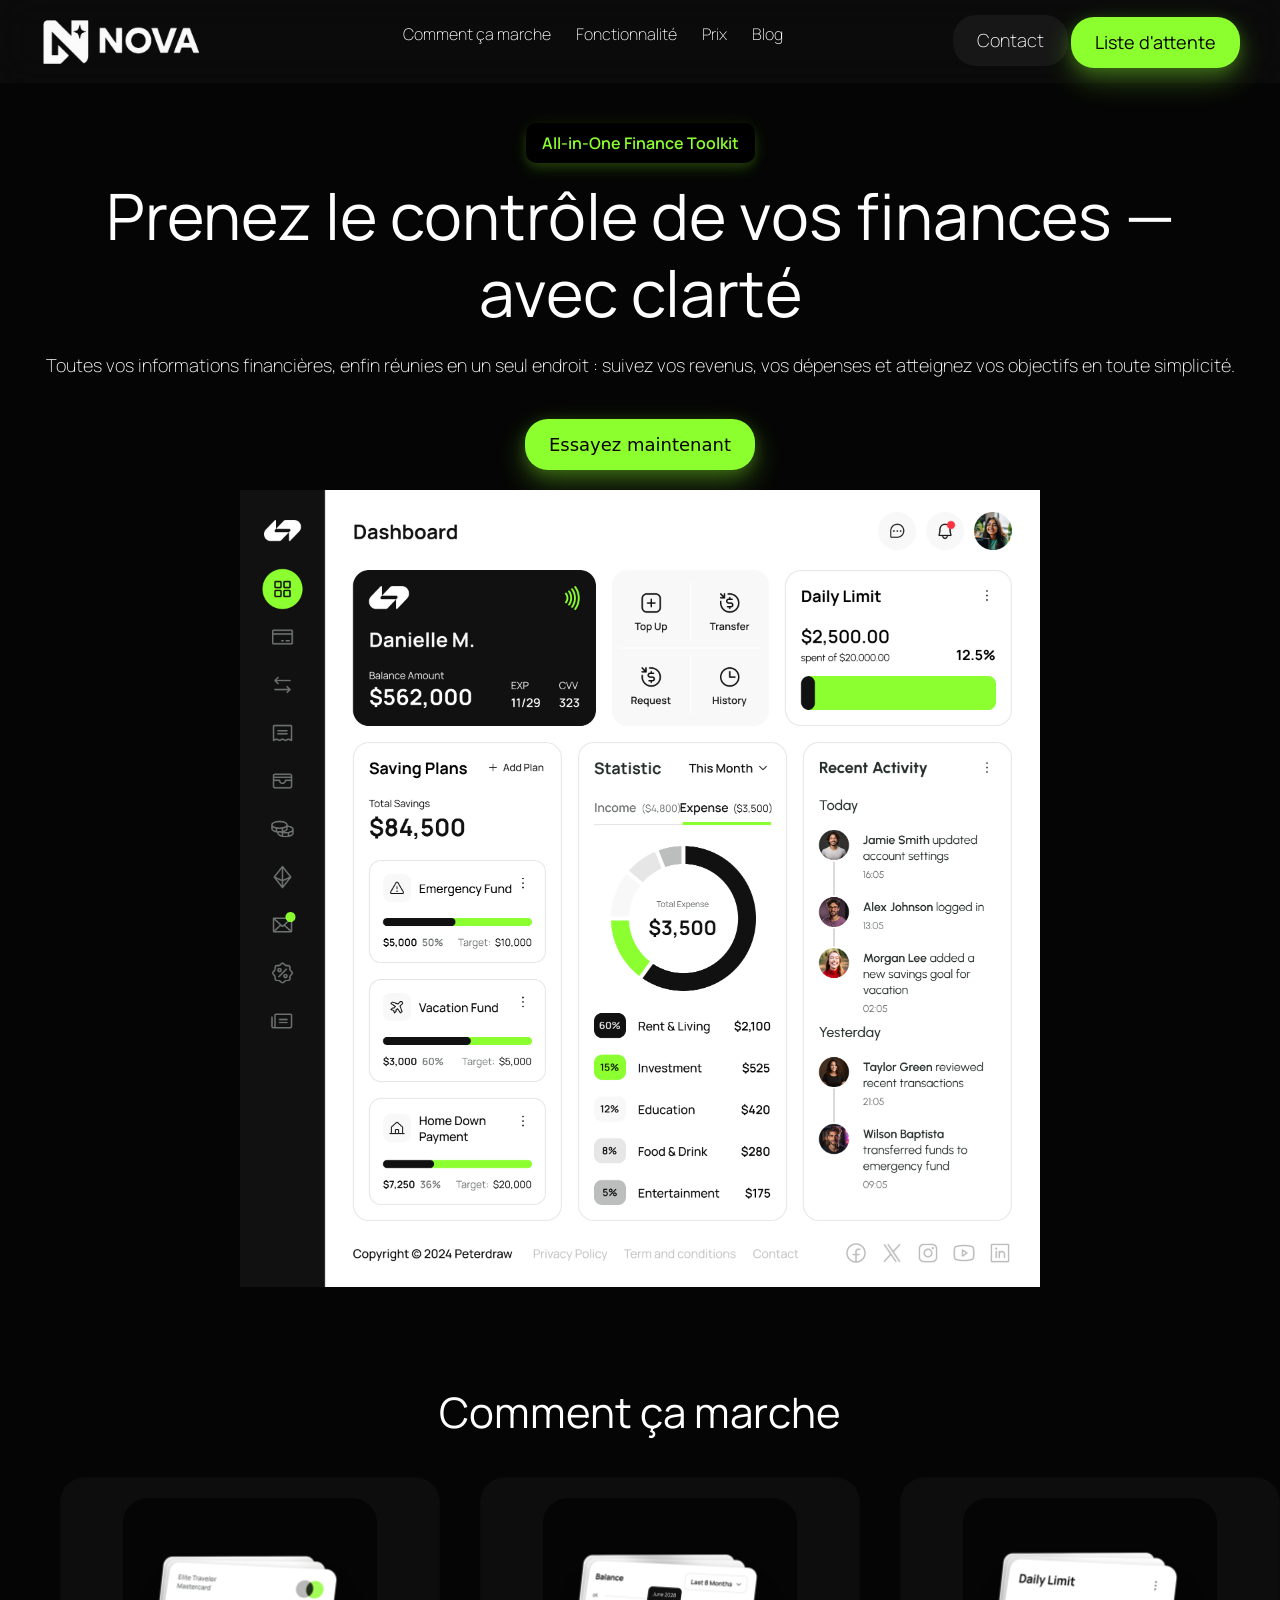
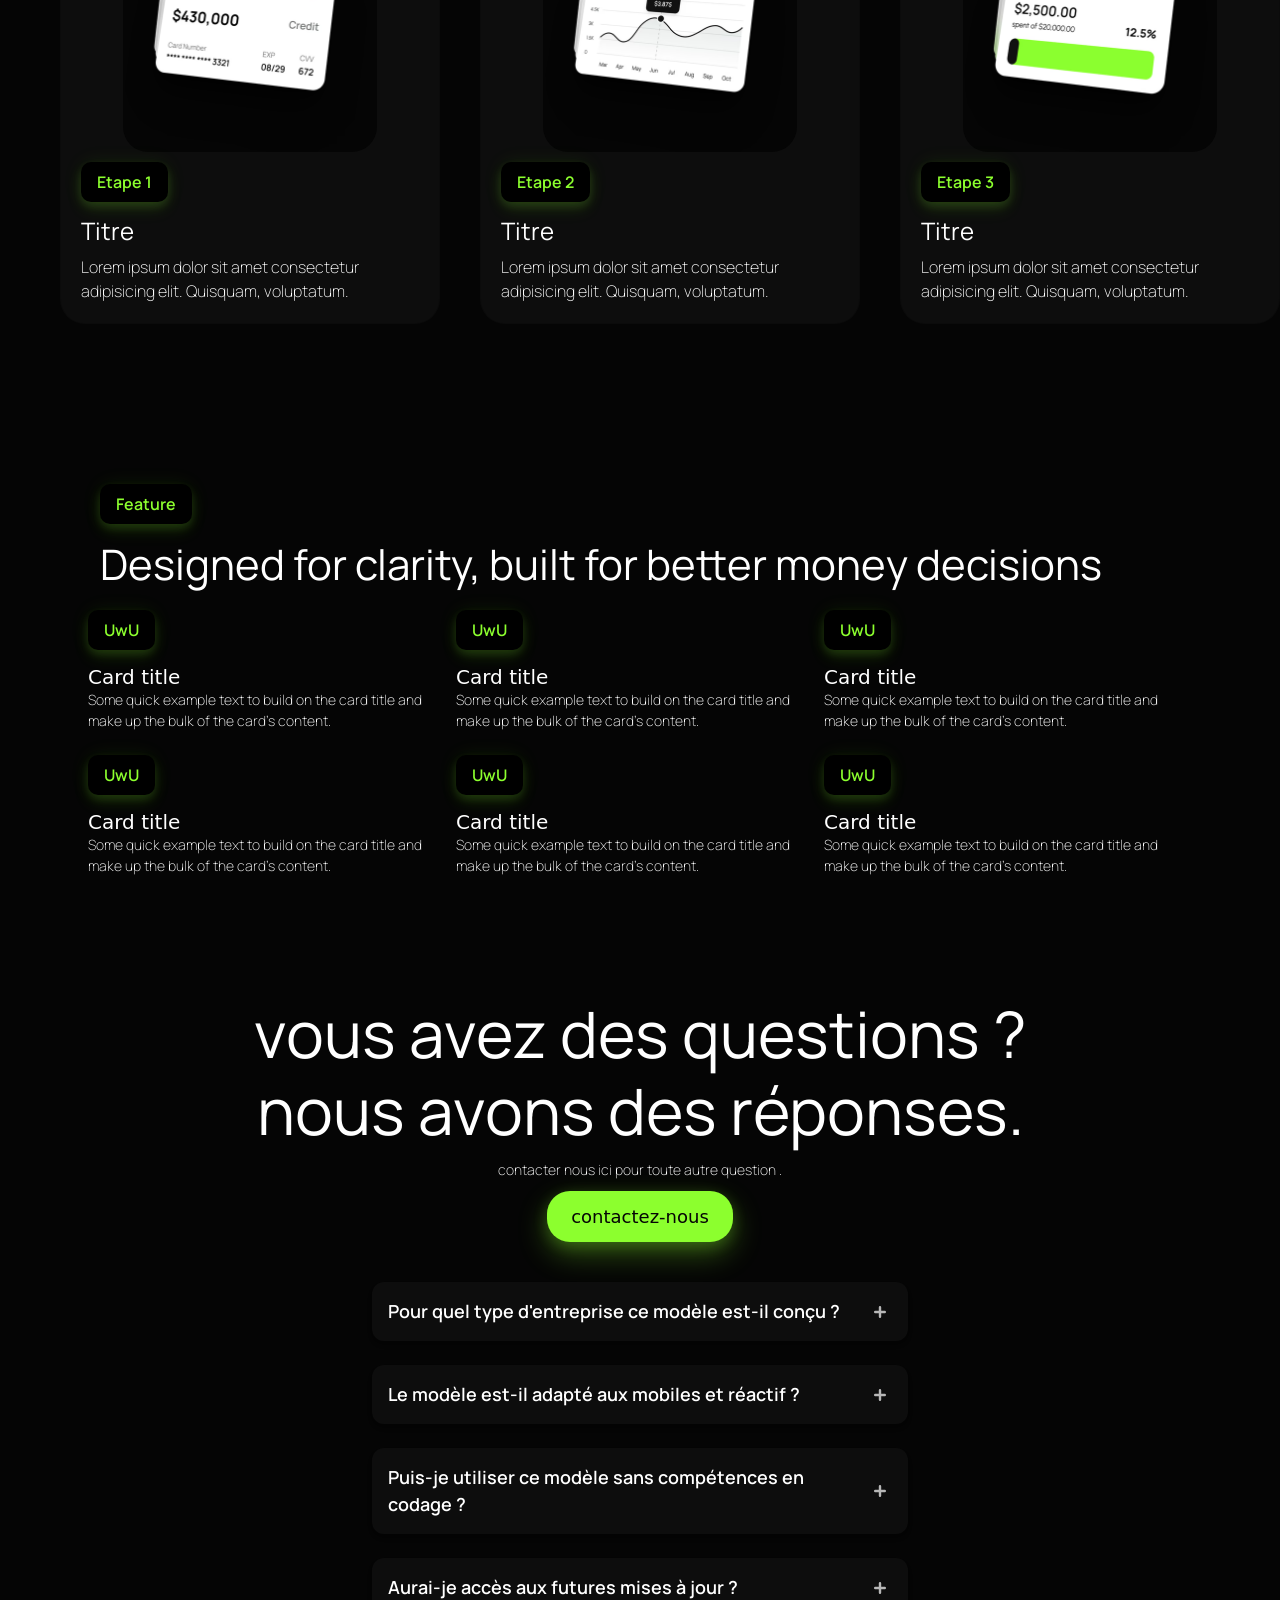
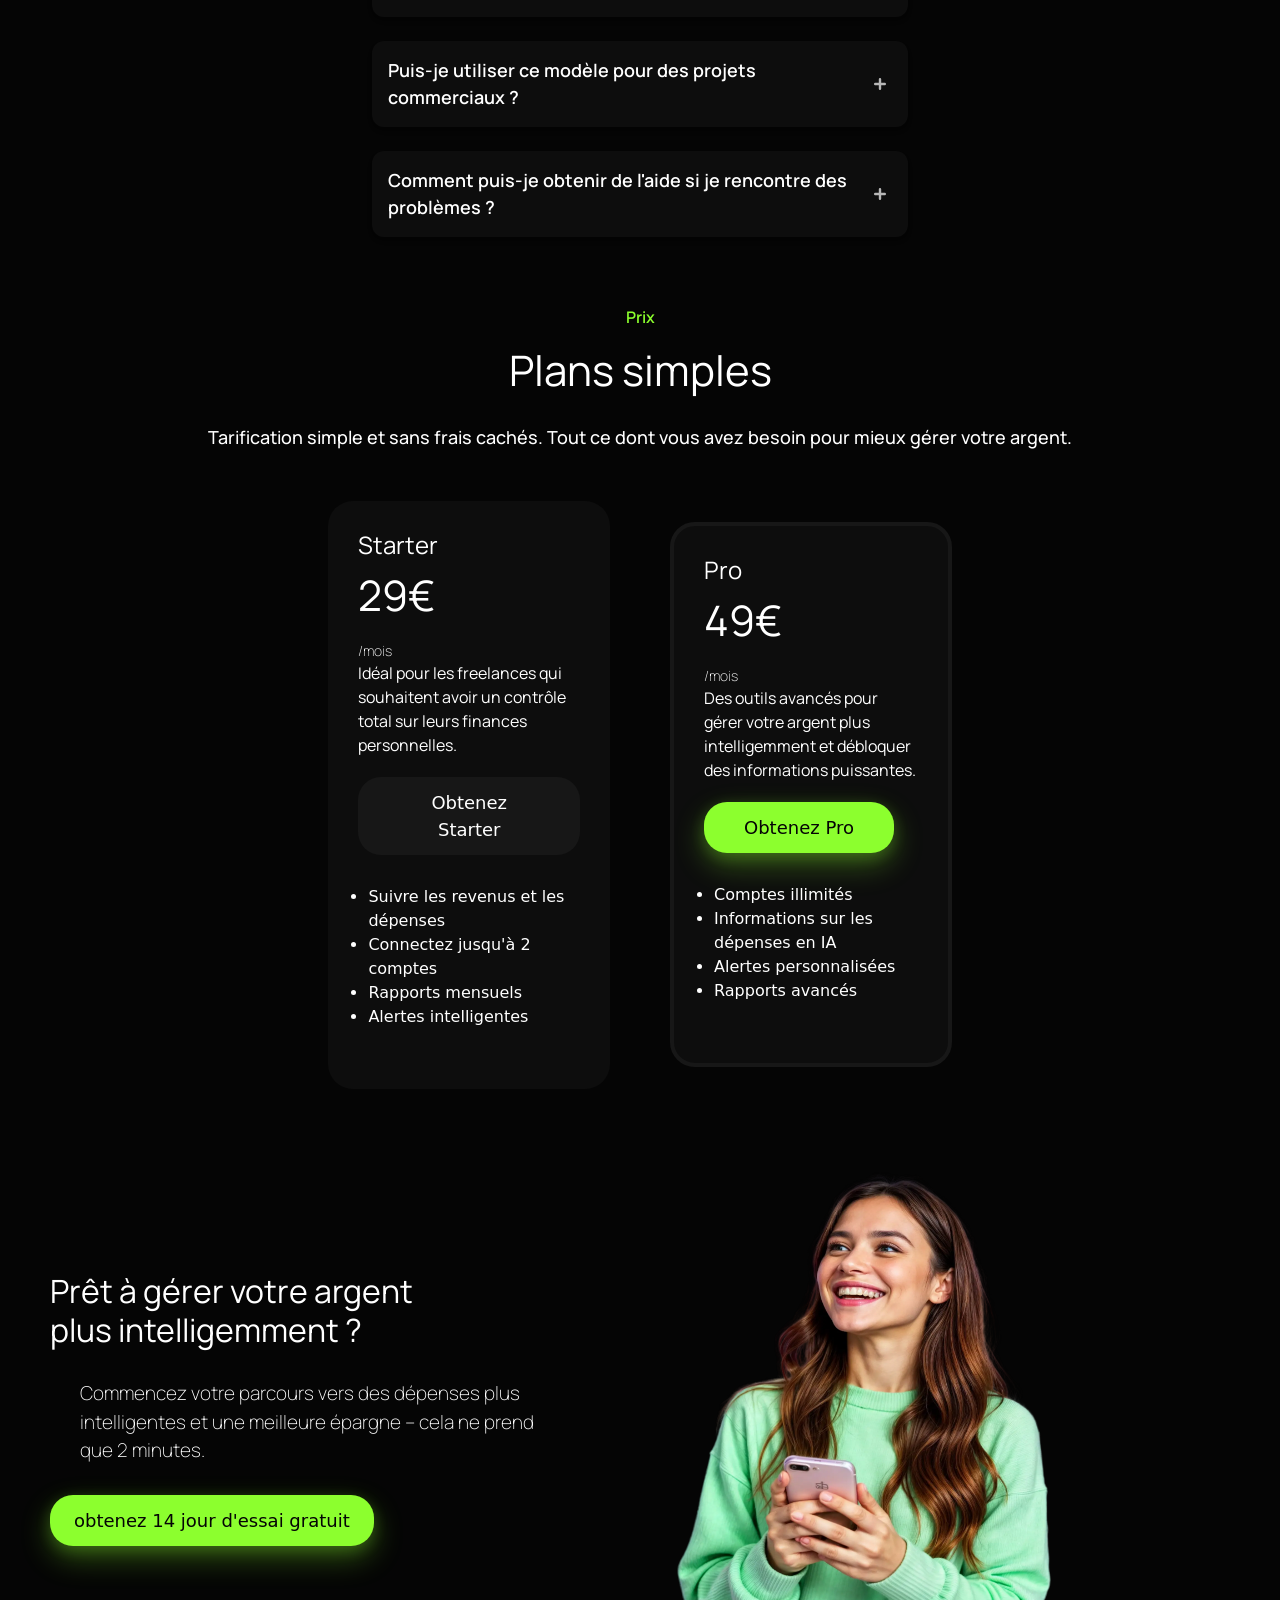
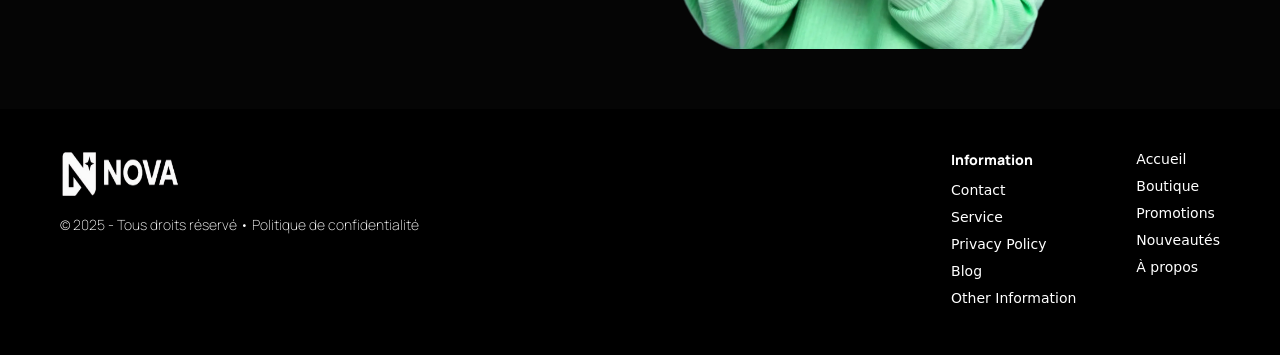
==== commit 2ef299bc: "Merge remote-tracking branch 'origin/main' # Conflicts: #	css/styles.css #	index.html" ====
--- a/index.html
+++ b/index.html
@@ -1,4 +1,4 @@
-<!doctype html>
+<!DOCTYPE html>
 <html lang="fr">
 <head>
     <meta charset="utf-8">
@@ -13,9 +13,7 @@
 <body>
 <!-- Header -->
 <header>
-    <!-- Logo -->
     <img class="logo" src="asset/img/logo.png" alt="illustration" >
-    <!-- liens -->
     <nav>
         <ul class="menu">
             <li><a href="#section1" class="nav-link">Comment ça marche</a></li>
@@ -24,54 +22,42 @@
             <li><a href="#section4" class="nav-link">Blog</a></li>
         </ul>
     </nav>
-    <!-- Boutons -->
     <div>
-        <button class="btn1" onclick="openPopup()">
-            Contact
-        </button>
-        <button class="btn">
-            <a href="html/waitlist.html">Liste d'attente</a>
-        </button>
-
+        <button class="btn1" onclick="openPopup()">Contact</button>
+        <a href="html/waitlist.html" class="btn">Liste d'attente</a>
     </div>
 </header>
+
 <div class="overlay" id="overlay" onclick="closePopup(event)">
     <div class="popup" onclick="event.stopPropagation()">
         <button class="close-btn" onclick="closePopup()">✖</button>
         <h3>Contact</h3>
         <form>
-            <label>Nom :</label>
-            <input type="text" name="nom">
-
-            <label>Email :</label>
-            <input type="email" name="email">
-
-            <label>Message :</label>
-            <textarea name="message"></textarea>
+            <label for="nom"> Nom :</label>
+            <input type="text" id="nom" name="nom">
+
+            <label for="email">Email :</label>
+            <input type="email" id="email" name="email">
+
+            <label for="message">Message :</label>
+            <textarea id="message" name="message"></textarea>
 
             <button class="btn">Envoyer</button>
         </form>
     </div>
 </div>
-<section class="hero">
-      <div>
-        <div>
-            <p class="hero-tag">
-                All-in-One Finance Toolkit
-            </p>
-        </div>
+
+<main>
+    <section class="hero">
+        <p class="hero-tag">All-in-One Finance Toolkit</p>
         <h1 class="hero-title">Prenez le contrôle de vos finances — avec clarté</h1>
         <p class="hero-text">Toutes vos informations financières, enfin réunies en un seul endroit : suivez vos revenus, vos dépenses et atteignez vos objectifs en toute simplicité.</p>
-        <button class = "btn">Essayez maintenant</button><br>
-          <img id="anim1" class="hero-img" src="asset/img/hero.avif" alt="illustration">
-      </div>
-</section>
+        <button class="btn">Essayez maintenant</button><br>
+        <img id="anim1" class="hero-img" src="asset/img/hero.avif" alt="illustration">
+</section>
+
 <section id="section1" class="hero">
-    <div>
-        <h2 class="mechanisme-title">
-            Comment ça marche
-        </h2>
-    </div>
+        <h2 class="mechanisme-title">Comment ça marche</h2>
     <div class ="card-mechanism">
         <div class="card">
             <img src="asset/img/card.avif" alt="illustration">
@@ -142,9 +128,7 @@
     </div>
 </section>
 
-<!--les questionnaires-->
 <section id="question-1">
-
     <div class="vos-questions">
         <h1> vous avez des questions ?  <br>nous avons des  réponses.</h1>
         <p> contacter nous ici pour toute autre question .</p>
@@ -153,7 +137,6 @@
 
     <div class="faq-container">
         <div class="faq-items">
-            <!-- Item 1 -->
             <div class="faq-item">
                 <button
                     class="faq-button"
@@ -381,11 +364,10 @@
 </section>
 
 <section id="section3">
-    <div>
-        <p class="top-title-pricing">Prix</p>
-        <h2 class="title-pricing">Plans simples</h2>
-        <p class="plan-text">Tarification simple et sans frais cachés. Tout ce dont vous avez besoin pour mieux gérer votre argent.</p>
-    </div>
+    <p class="top-title-pricing">Prix</p>
+    <h2 class="title-pricing">Plans simples</h2>
+    <p class="plan-text">Tarification simple et sans frais cachés. Tout ce dont vous avez besoin pour mieux gérer votre argent.</p>
+
     <div class="plan-container">
         <div class="plan-starter">
             <h4 class="plan-title">Starter</h4>
@@ -421,9 +403,10 @@
          <button class="btm">obtenez 14 jour d'essai gratuit</button>
     </div>
     <div>
-        <img class="img-1" src="c:\Users\hanni\Documents\GitHub\projet1-ESEO\html\projeteseo.webp" alt="femme">
-    </div>
-</section>
+        <img class="img-1" src="asset/img/femme.webp" alt="femme">
+    </div>
+</section>
+</main>
 <footer>
     <div class="footer-content">
         <img src="asset/img/logo.png" alt="Reservetel Logo" class="logo">
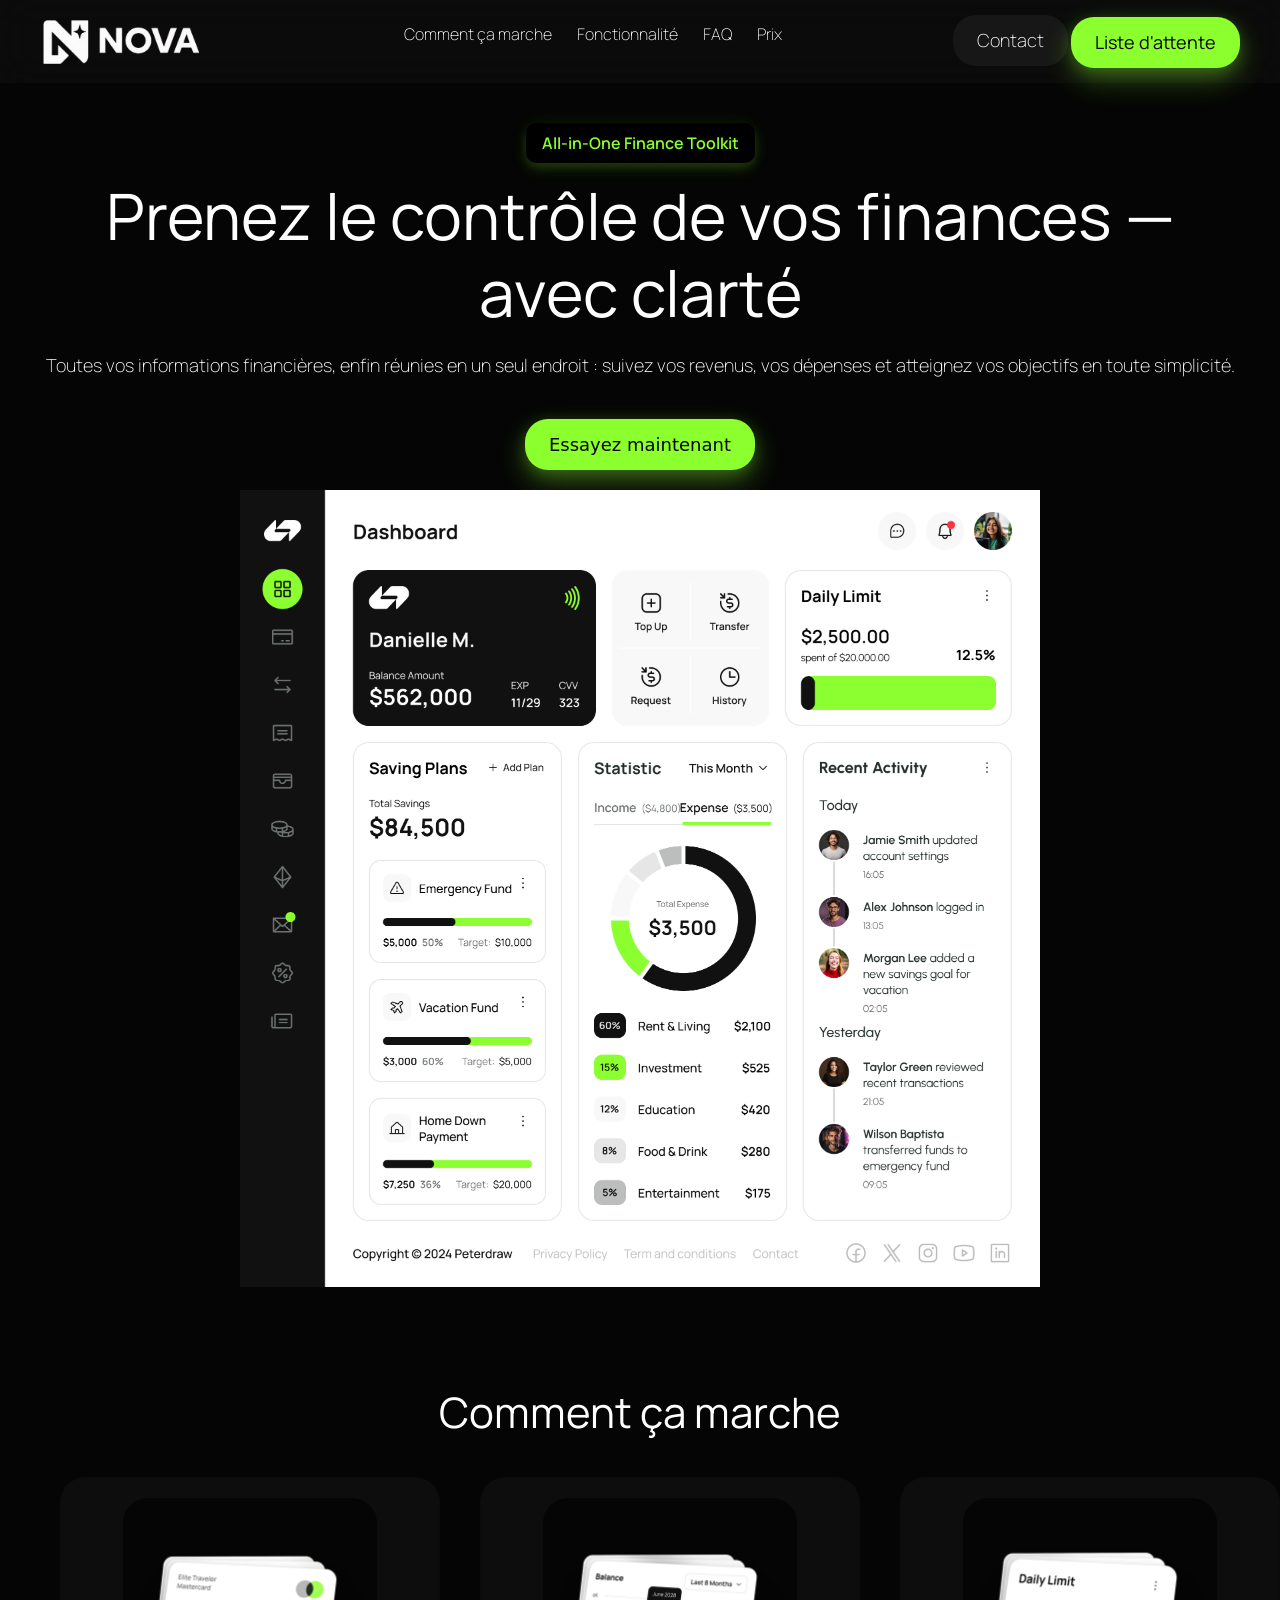
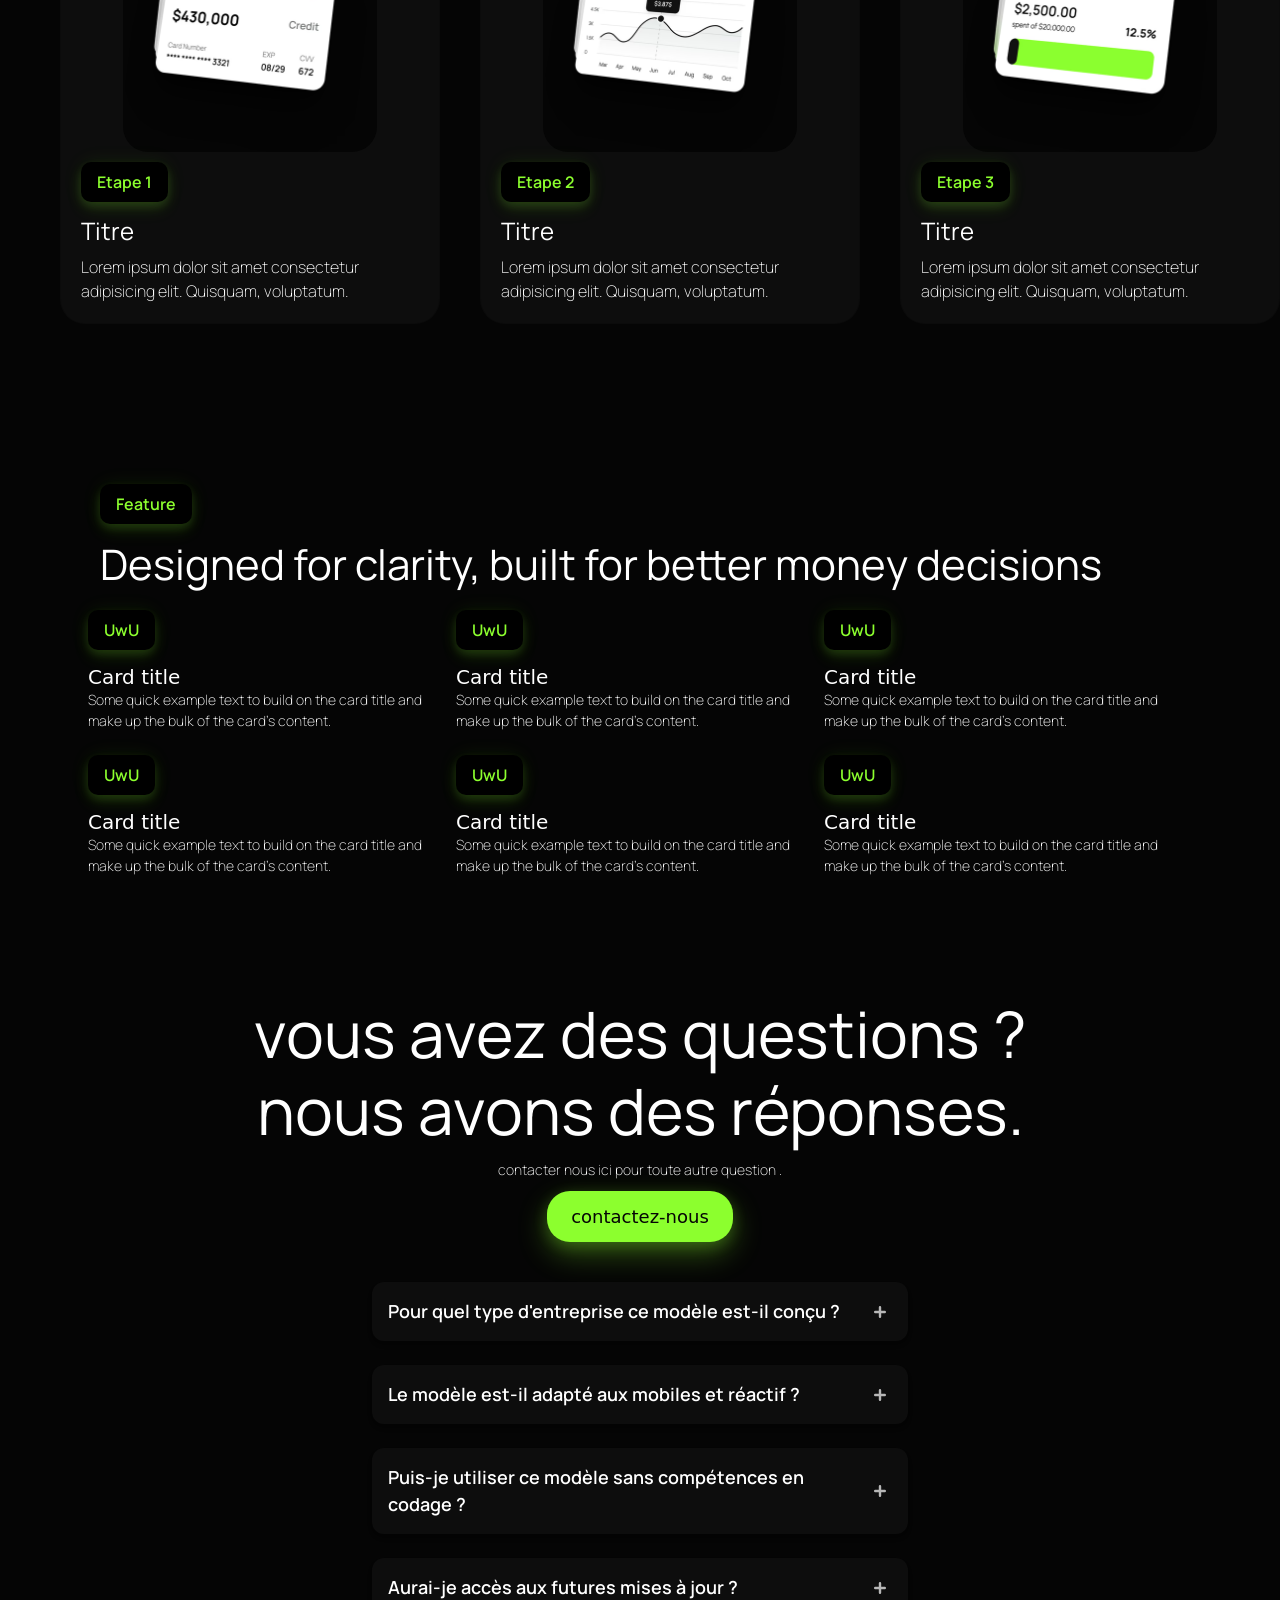
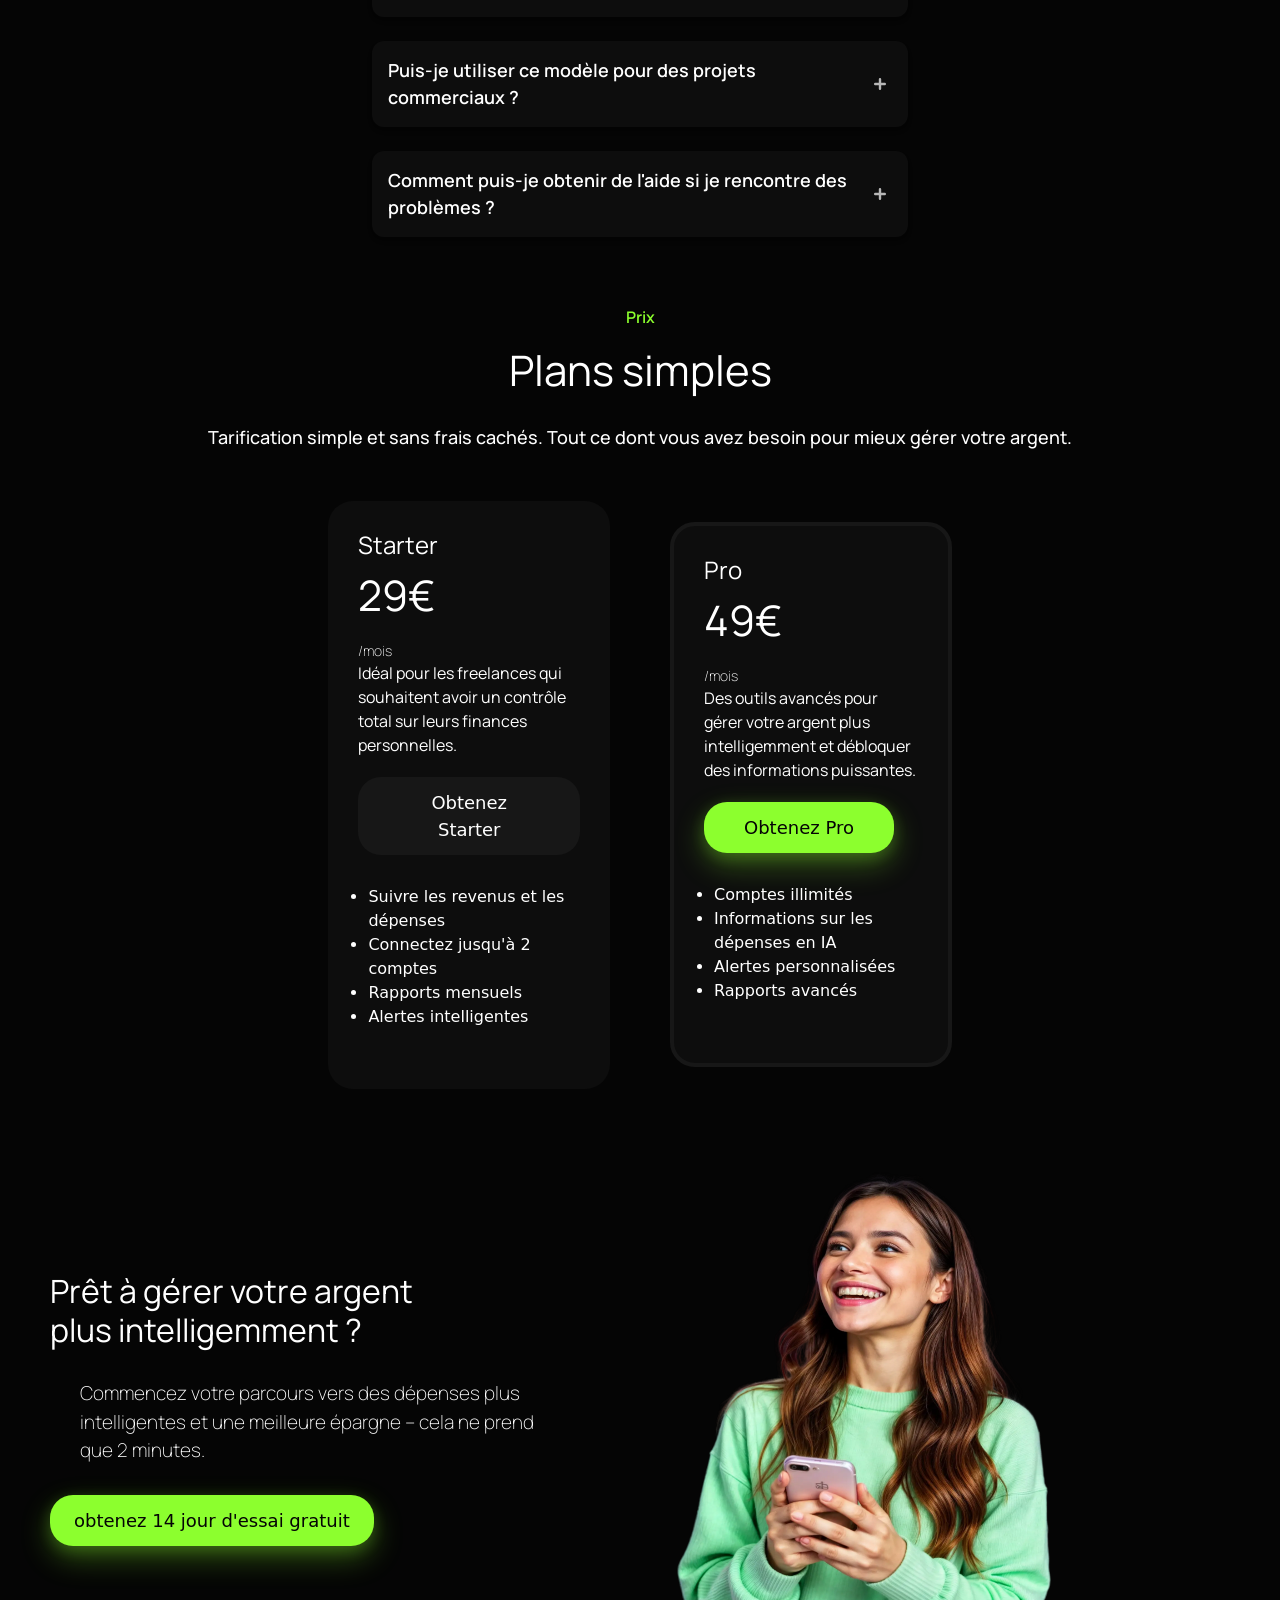
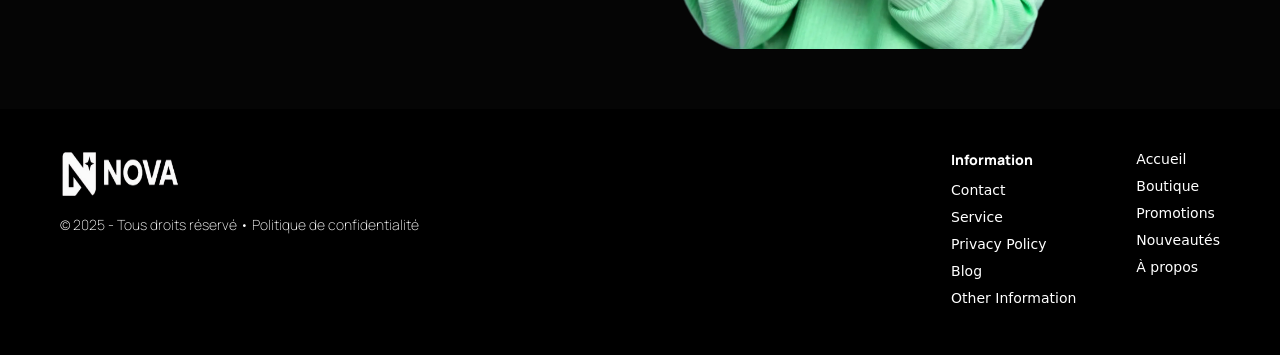
==== commit 931d3c6b: "igerqk" ====
--- a/index.html
+++ b/index.html
@@ -18,8 +18,8 @@
         <ul class="menu">
             <li><a href="#section1" class="nav-link">Comment ça marche</a></li>
             <li><a href="#section2" class="nav-link">Fonctionnalité</a></li>
+            <li><a href="#question-1" class="nav-link">FAQ</a></li>
             <li><a href="#section3" class="nav-link">Prix</a></li>
-            <li><a href="#section4" class="nav-link">Blog</a></li>
         </ul>
     </nav>
     <div>
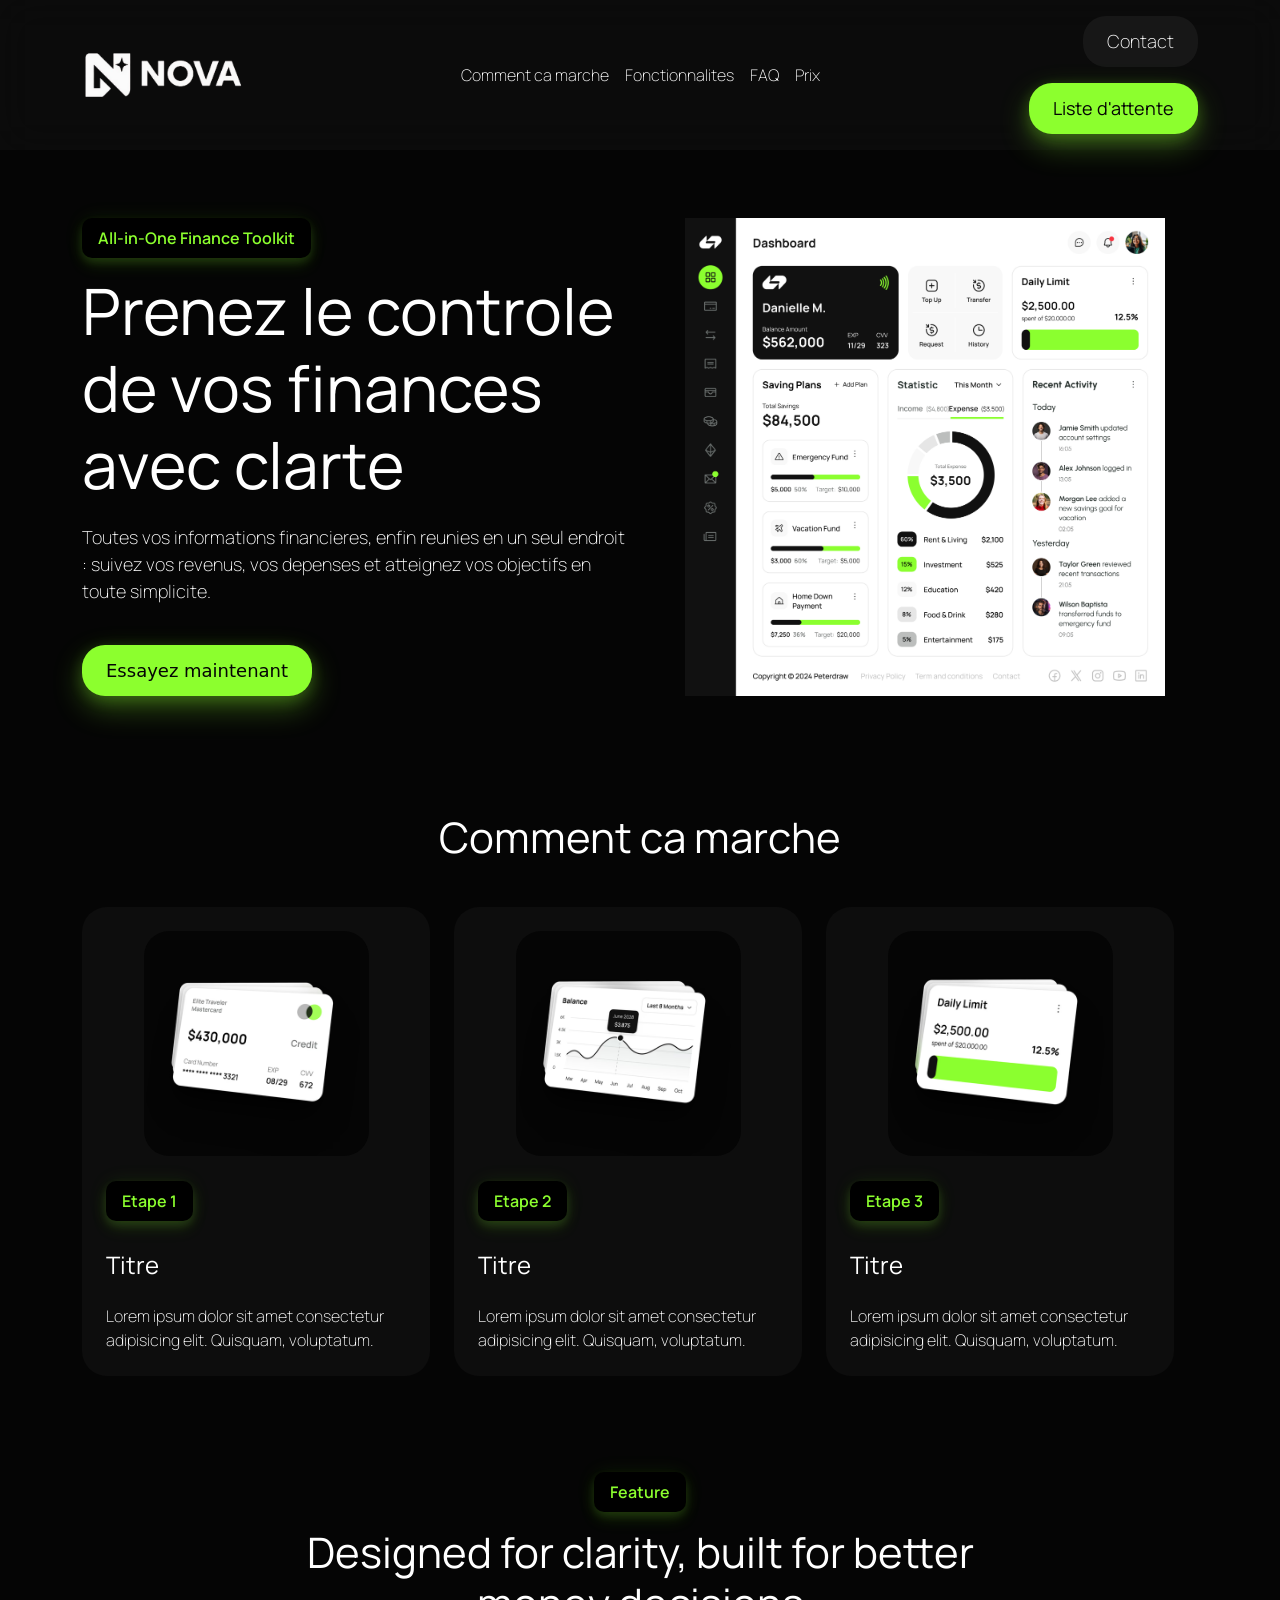
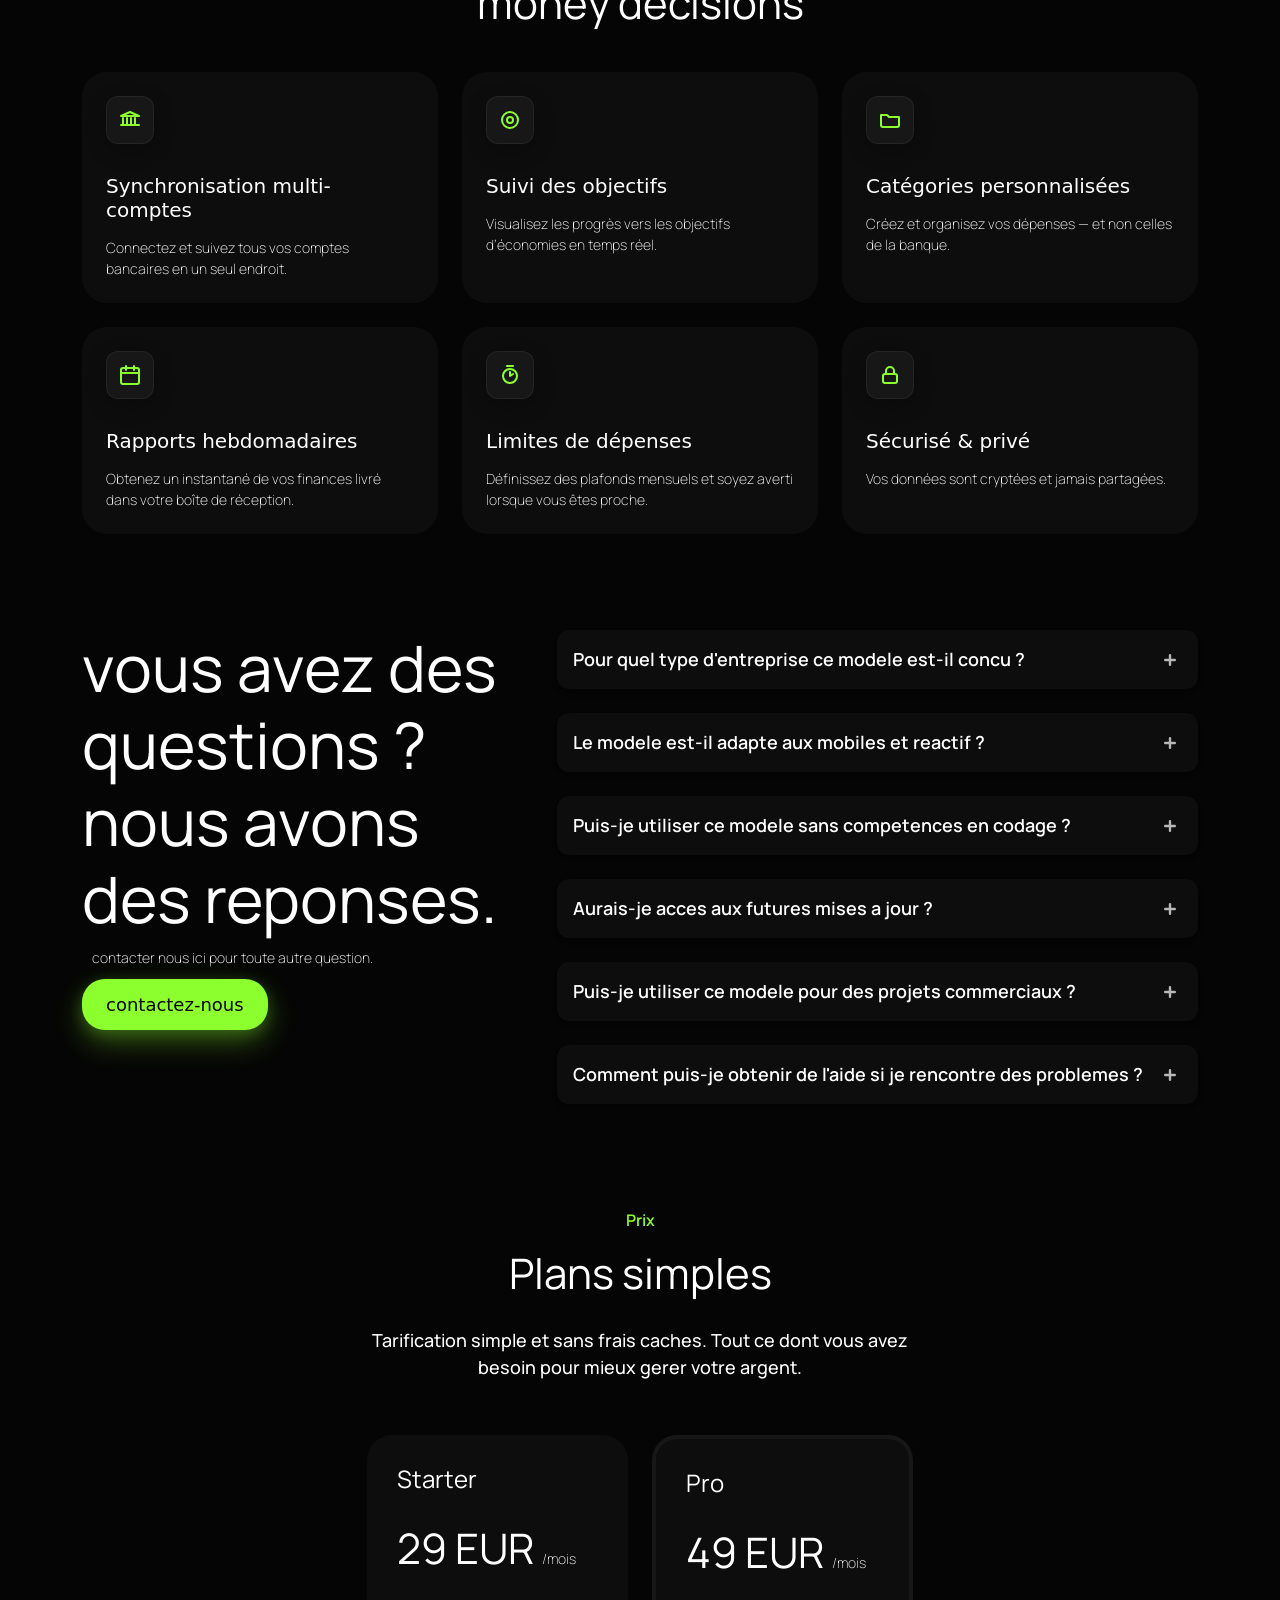
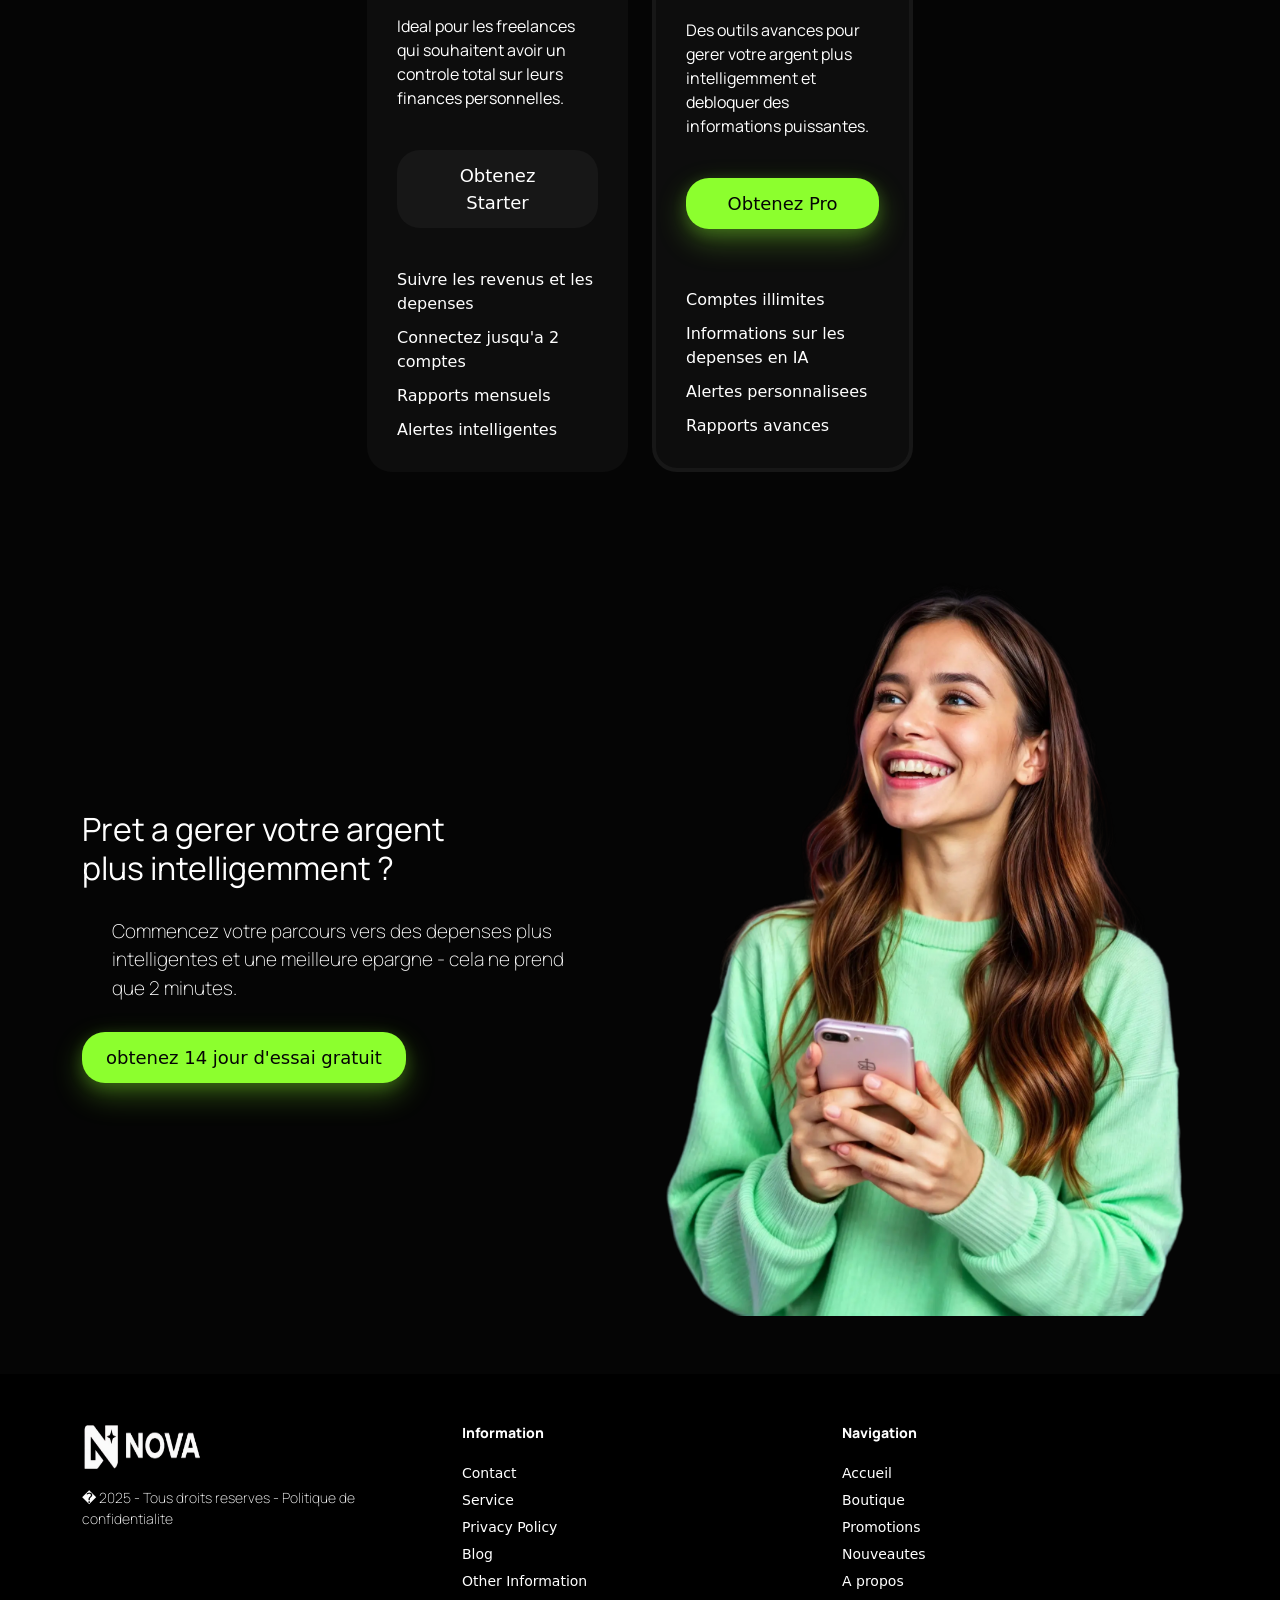
==== commit fd382638: "qsg" ====
--- a/index.html
+++ b/index.html
@@ -2,6 +2,7 @@
 <html lang="fr">
 <head>
     <meta charset="utf-8">
+    <meta name="viewport" content="width=device-width, initial-scale=1">
     <title>Nova</title>
     <link href="https://cdn.jsdelivr.net/npm/bootstrap@5.3.8/dist/css/bootstrap.min.css" rel="stylesheet" integrity="sha384-sRIl4kxILFvY47J16cr9ZwB07vP4J8+LH7qKQnuqkuIAvNWLzeN8tE5YBujZqJLB" crossorigin="anonymous">
     <link rel="preconnect" href="https://fonts.googleapis.com">
@@ -11,29 +12,38 @@
     <script src="js/script.js"></script>
 </head>
 <body>
-<!-- Header -->
-<header>
-    <img class="logo" src="asset/img/logo.png" alt="illustration" >
-    <nav>
-        <ul class="menu">
-            <li><a href="#section1" class="nav-link">Comment ça marche</a></li>
-            <li><a href="#section2" class="nav-link">Fonctionnalité</a></li>
-            <li><a href="#question-1" class="nav-link">FAQ</a></li>
-            <li><a href="#section3" class="nav-link">Prix</a></li>
-        </ul>
-    </nav>
-    <div>
-        <button class="btn1" onclick="openPopup()">Contact</button>
-        <a href="html/waitlist.html" class="btn">Liste d'attente</a>
+<header class="py-3">
+    <div class="container">
+        <div class="row align-items-center gy-3">
+            <div class="col-12 col-md-3 text-center text-md-start">
+                <img class="logo" src="asset/img/logo.png" alt="illustration">
+            </div>
+            <div class="col-12 col-md-6">
+                <nav>
+                    <ul class="menu d-flex flex-wrap justify-content-center gap-3 mb-0">
+                        <li><a href="#section1" class="nav-link">Comment ca marche</a></li>
+                        <li><a href="#section2" class="nav-link">Fonctionnalites</a></li>
+                        <li><a href="#question-1" class="nav-link">FAQ</a></li>
+                        <li><a href="#section3" class="nav-link">Prix</a></li>
+                    </ul>
+                </nav>
+            </div>
+            <div class="col-12 col-md-3">
+                <div class="d-flex justify-content-center justify-content-md-end gap-3 flex-wrap">
+                    <button class="btn1" onclick="openPopup()">Contact</button>
+                    <a href="html/waitlist.html" class="btn">Liste d'attente</a>
+                </div>
+            </div>
+        </div>
     </div>
 </header>
 
 <div class="overlay" id="overlay" onclick="closePopup(event)">
     <div class="popup" onclick="event.stopPropagation()">
-        <button class="close-btn" onclick="closePopup()">✖</button>
+        <button class="close-btn" onclick="closePopup()">Fermer</button>
         <h3>Contact</h3>
         <form>
-            <label for="nom"> Nom :</label>
+            <label for="nom">Nom :</label>
             <input type="text" id="nom" name="nom">
 
             <label for="email">Email :</label>
@@ -48,391 +58,455 @@
 </div>
 
 <main>
-    <section class="hero">
-        <p class="hero-tag">All-in-One Finance Toolkit</p>
-        <h1 class="hero-title">Prenez le contrôle de vos finances — avec clarté</h1>
-        <p class="hero-text">Toutes vos informations financières, enfin réunies en un seul endroit : suivez vos revenus, vos dépenses et atteignez vos objectifs en toute simplicité.</p>
-        <button class="btn">Essayez maintenant</button><br>
-        <img id="anim1" class="hero-img" src="asset/img/hero.avif" alt="illustration">
-</section>
-
-<section id="section1" class="hero">
-        <h2 class="mechanisme-title">Comment ça marche</h2>
-    <div class ="card-mechanism">
-        <div class="card">
-            <img src="asset/img/card.avif" alt="illustration">
-            <p class="card-step">Etape 1</p>
-            <h3 class="card-title">Titre</h3>
-            <p class="card-text">Lorem ipsum dolor sit amet consectetur adipisicing elit. Quisquam, voluptatum.</p>
-        </div>
-        <div class="card">
-            <img src="asset/img/card2.avif" alt="illustration">
-            <p class="card-step">Etape 2</p>
-            <h3 class="card-title">Titre</h3>
-            <p class="card-text">Lorem ipsum dolor sit amet consectetur adipisicing elit. Quisquam, voluptatum.</p>
-        </div>
-        <div class="card">
-            <img src="asset/img/card3.avif" alt="illustration">
-            <p class="card-step">Etape 3</p>
-            <h3 class="card-title">Titre</h3>
-            <p class="card-text">Lorem ipsum dolor sit amet consectetur adipisicing elit. Quisquam, voluptatum.</p>
-        </div>
-
-    </div>
-</section>
-
-
-<section id="section2" class="mechanisme">
-    <div>
-        <p class="feature-tag">
-            Feature
-        </p>
-    </div>
-    <div >
-        <h2 class="mechanisme-title">
-            Designed for clarity, built for better money decisions
-        </h2>
-    </div>
-
-    <div class="row row-cols-1 row-cols-md-3 g-4" style="color: var(--blanc);">
-        <div class="card-body">
-            <p class="card-step">UwU</p>
-            <h5 class="card-title">Card title</h5>
-            <p class="card-text">Some quick example text to build on the card title and make up the bulk of the card’s content.</p>
-        </div>
-        <div class="card-body">
-            <p class="card-step">UwU</p>
-            <h5 class="card-title">Card title</h5>
-            <p class="card-text">Some quick example text to build on the card title and make up the bulk of the card’s content.</p>
-        </div>
-        <div class="card-body">
-            <p class="card-step">UwU</p>
-            <h5 class="card-title">Card title</h5>
-            <p class="card-text">Some quick example text to build on the card title and make up the bulk of the card’s content.</p>
-        </div>
-        <div class="card-body">
-            <p class="card-step">UwU</p>
-            <h5 class="card-title">Card title</h5>
-            <p class="card-text">Some quick example text to build on the card title and make up the bulk of the card’s content.</p>
-        </div>
-        <div class="card-body">
-            <p class="card-step">UwU</p>
-            <h5 class="card-title">Card title</h5>
-            <p class="card-text">Some quick example text to build on the card title and make up the bulk of the card’s content.</p>
-        </div>
-        <div class="card-body">
-            <p class="card-step">UwU</p>
-            <h5 class="card-title">Card title</h5>
-            <p class="card-text">Some quick example text to build on the card title and make up the bulk of the card’s content.</p>
-        </div>
-    </div>
-</section>
-
-<section id="question-1">
-    <div class="vos-questions">
-        <h1> vous avez des questions ?  <br>nous avons des  réponses.</h1>
-        <p> contacter nous ici pour toute autre question .</p>
-        <button class="btn1" onclick="openPopup()"> contactez-nous </button>
-    </div>
-
-    <div class="faq-container">
-        <div class="faq-items">
-            <div class="faq-item">
-                <button
-                    class="faq-button"
-                    onclick="toggleFaqItem(1)"
-                    aria-expanded="false"
-                    aria-controls="faq-content-1"
-                    id="faq-button-1"
-                >
-                    <span class="faq-question">
-                        Pour quel type d'entreprise ce modèle est-il conçu ?
-                    </span>
-                    <svg
-                        id="faq-icon-plus-1"
-                        class="faq-icon"
-                        fill="currentColor"
-                        viewBox="0 0 20 20"
-                    >
-                        <path d="M10 5a1 1 0 011 1v3h3a1 1 0 110 2h-3v3a1 1 0 11-2 0v-3H6a1 1 0 110-2h3V6a1 1 0 011-1z"/>
-                    </svg>
-                    <svg
-                        id="faq-icon-minus-1"
-                        class="faq-icon hidden"
-                        fill="currentColor"
-                        viewBox="0 0 20 20"
-                    >
-                        <path d="M5 10a1 1 0 011-1h8a1 1 0 110 2H6a1 1 0 01-1-1z"/>
-                    </svg>
-                </button>
-                <div
-                    id="faq-content-1"
-                    class="faq-content"
-                    role="region"
-                    aria-labelledby="faq-button-1"
-                >
-                    <p>Nova est conçu pour les outils SaaS, les tableaux de bord, les plateformes fintech ou tout produit numérique nécessitant une page d'atterrissage moderne et axée sur la conversion. Il est entièrement adaptable à un éventail de services web.</p>
-                </div>
-            </div>
-
-            <!-- Item 2 -->
-            <div class="faq-item">
-                <button
-                    class="faq-button"
-                    onclick="toggleFaqItem(2)"
-                    aria-expanded="false"
-                    aria-controls="faq-content-2"
-                    id="faq-button-2"
-                >
-                    <span class="faq-question">Le modèle est-il adapté aux mobiles et réactif ?</span>
-                    <svg
-                        id="faq-icon-plus-2"
-                        class="faq-icon"
-                        fill="currentColor"
-                        viewBox="0 0 20 20"
-                    >
-                        <path d="M10 5a1 1 0 011 1v3h3a1 1 0 110 2h-3v3a1 1 0 11-2 0v-3H6a1 1 0 110-2h3V6a1 1 0 011-1z"/>
-                    </svg>
-                    <svg
-                        id="faq-icon-minus-2"
-                        class="faq-icon hidden"
-                        fill="currentColor"
-                        viewBox="0 0 20 20"
-                    >
-                        <path d="M5 10a1 1 0 011-1h8a1 1 0 110 2H6a1 1 0 01-1-1z"/>
-                    </svg>
-                </button>
-                <div
-                    id="faq-content-2"
-                    class="faq-content"
-                    role="region"
-                    aria-labelledby="faq-button-2"
-                >
-                    <p>Absolument. La mise en page s'adapte parfaitement à toutes les tailles d'écran, y compris les ordinateurs de bureau, les tablettes et les smartphones. Chaque section est conçue pour offrir une expérience transparente sur tous les appareils.</p>
-                </div>
-            </div>
-
-            <!-- Item 3 -->
-            <div class="faq-item">
-                <button
-                    class="faq-button"
-                    onclick="toggleFaqItem(3)"
-                    aria-expanded="false"
-                    aria-controls="faq-content-3"
-                    id="faq-button-3"
-                >
-                    <span class="faq-question">Puis-je utiliser ce modèle sans compétences en codage ?</span>
-                    <svg
-                        id="faq-icon-plus-3"
-                        class="faq-icon"
-                        fill="currentColor"
-                        viewBox="0 0 20 20"
-                    >
-                        <path d="M10 5a1 1 0 011 1v3h3a1 1 0 110 2h-3v3a1 1 0 11-2 0v-3H6a1 1 0 110-2h3V6a1 1 0 011-1z"/>
-                    </svg>
-                    <svg
-                        id="faq-icon-minus-3"
-                        class="faq-icon hidden"
-                        fill="currentColor"
-                        viewBox="0 0 20 20"
-                    >
-                        <path d="M5 10a1 1 0 011-1h8a1 1 0 110 2H6a1 1 0 01-1-1z"/>
-                    </svg>
-                </button>
-                <div
-                    id="faq-content-3"
-                    class="faq-content"
-                    role="region"
-                    aria-labelledby="faq-button-3"
-                >
-                    <p>Oui, le modèle est entièrement modifiable avec des outils de glisser-déposer. Aucune connaissance en codage n'est requise pour mettre à jour le texte, échanger des images ou ajuster les mises en page.</p>
-                </div>
-            </div>
-
-            <!-- Item 4 -->
-            <div class="faq-item">
-                <button
-                    class="faq-button"
-                    onclick="toggleFaqItem(4)"
-                    aria-expanded="false"
-                    aria-controls="faq-content-4"
-                    id="faq-button-4"
-                >
-                    <span class="faq-question">Aurai-je accès aux futures mises à jour ?</span>
-                    <svg
-                        id="faq-icon-plus-4"
-                        class="faq-icon"
-                        fill="currentColor"
-                        viewBox="0 0 20 20"
-                    >
-                        <path d="M10 5a1 1 0 011 1v3h3a1 1 0 110 2h-3v3a1 1 0 11-2 0v-3H6a1 1 0 110-2h3V6a1 1 0 011-1z"/>
-                    </svg>
-                    <svg
-                        id="faq-icon-minus-4"
-                        class="faq-icon hidden"
-                        fill="currentColor"
-                        viewBox="0 0 20 20"
-                    >
-                        <path d="M5 10a1 1 0 011-1h8a1 1 0 110 2H6a1 1 0 01-1-1z"/>
-                    </svg>
-                </button>
-                <div
-                    id="faq-content-4"
-                    class="faq-content"
-                    role="region"
-                    aria-labelledby="faq-button-4"
-                >
-                    <p>Oui. Une fois l'achat effectué, vous recevrez automatiquement toutes les améliorations ou optimisations futures que nous apporterons au modèle. Votre version reste à jour avec les meilleures pratiques.</p>
-                </div>
-            </div>
-
-            <!-- Item 5 -->
-            <div class="faq-item">
-                <button
-                    class="faq-button"
-                    onclick="toggleFaqItem(5)"
-                    aria-expanded="false"
-                    aria-controls="faq-content-5"
-                    id="faq-button-5"
-                >
-                    <span class="faq-question">Puis-je utiliser ce modèle pour des projets commerciaux ?</span>
-                    <svg
-                        id="faq-icon-plus-5"
-                        class="faq-icon"
-                        fill="currentColor"
-                        viewBox="0 0 20 20"
-                    >
-                        <path d="M10 5a1 1 0 011 1v3h3a1 1 0 110 2h-3v3a1 1 0 11-2 0v-3H6a1 1 0 110-2h3V6a1 1 0 011-1z"/>
-                    </svg>
-                    <svg
-                        id="faq-icon-minus-5"
-                        class="faq-icon hidden"
-                        fill="currentColor"
-                        viewBox="0 0 20 20"
-                    >
-                        <path d="M5 10a1 1 0 011-1h8a1 1 0 110 2H6a1 1 0 01-1-1z"/>
-                    </svg>
-                </button>
-                <div
-                    id="faq-content-5"
-                    class="faq-content"
-                    role="region"
-                    aria-labelledby="faq-button-5"
-                >
-                    <p>Sans faute. Nova est concédé sous licence pour un usage personnel et commercial, ce qui vous permet de créer des sites Web clients ou de lancer votre propre produit sans aucun problème de licence.</p>
-                </div>
-            </div>
-
-            <!-- Item 6 -->
-            <div class="faq-item">
-                <button
-                    class="faq-button"
-                    onclick="toggleFaqItem(6)"
-                    aria-expanded="false"
-                    aria-controls="faq-content-6"
-                    id="faq-button-6"
-                >
-                    <span class="faq-question">Comment puis-je obtenir de l'aide si je rencontre des problèmes ?</span>
-                    <svg
-                        id="faq-icon-plus-6"
-                        class="faq-icon"
-                        fill="currentColor"
-                        viewBox="0 0 20 20"
-                    >
-                        <path d="M10 5a1 1 0 011 1v3h3a1 1 0 110 2h-3v3a1 1 0 11-2 0v-3H6a1 1 0 110-2h3V6a1 1 0 011-1z"/>
-                    </svg>
-                    <svg
-                        id="faq-icon-minus-6"
-                        class="faq-icon hidden"
-                        fill="currentColor"
-                        viewBox="0 0 20 20"
-                    >
-                        <path d="M5 10a1 1 0 011-1h8a1 1 0 110 2H6a1 1 0 01-1-1z"/>
-                    </svg>
-                </button>
-                <div
-                    id="faq-content-6"
-                    class="faq-content"
-                    role="region"
-                    aria-labelledby="faq-button-6"
-                >
-                    <p>Nous sommes là pour vous aider. Si vous avez des questions, vous pouvez nous joindre directement par notre formulaire de contact. Nous répondons généralement dans les 24 heures.</p>
-                </div>
-            </div>
-        </div>
-    </div>
-</section>
-
-<section id="section3">
-    <p class="top-title-pricing">Prix</p>
-    <h2 class="title-pricing">Plans simples</h2>
-    <p class="plan-text">Tarification simple et sans frais cachés. Tout ce dont vous avez besoin pour mieux gérer votre argent.</p>
-
-    <div class="plan-container">
-        <div class="plan-starter">
-            <h4 class="plan-title">Starter</h4>
-             <h2 class="plan-price">29€</h2><p class="plan-duration">/mois</p>
-            <p class="plan-description">Idéal pour les freelances qui souhaitent avoir un contrôle total sur leurs finances personnelles.</p>
-            <button class="btn-starter">Obtenez Starter</button>
-            <ul class="plan-features">
-                <li>Suivre les revenus et les dépenses</li>
-                <li>Connectez jusqu'à 2 comptes</li>
-                <li>Rapports mensuels</li>
-                <li>Alertes intelligentes</li>
-            </ul>
-        </div>
-        <div class="plan-pro">
-            <h4 class="plan-title">Pro</h4>
-            <h2 class="plan-price">49€</h2><p class="plan-duration">/mois</p>
-            <p class="plan-description">Des outils avancés pour gérer votre argent plus intelligemment et débloquer des informations puissantes.</p>
-            <button class="btn-pro">Obtenez Pro</button>
-            <ul class="plan-features">
-                <li>Comptes illimités</li>
-                <li>Informations sur les dépenses en IA</li>
-                <li>Alertes personnalisées</li>
-                <li>Rapports avancés</li>
-            </ul>
-        </div>
-    </div>
-</section>
-
-<section class="blog">
-    <div>
-         <h3>Prêt à gérer votre argent <br> plus intelligemment ?</h3>
-         <p>Commencez votre parcours vers des dépenses plus <br> intelligentes et une meilleure épargne – cela ne prend <br> que 2 minutes.</p>
-         <button class="btm">obtenez 14 jour d'essai gratuit</button>
-    </div>
-    <div>
-        <img class="img-1" src="asset/img/femme.webp" alt="femme">
-    </div>
-</section>
+    <section class="hero py-5">
+        <div class="container">
+            <div class="row align-items-center justify-content-center gy-5">
+                <div class="col-12 col-lg-6 text-center text-lg-start">
+                    <p class="hero-tag">All-in-One Finance Toolkit</p>
+                    <h1 class="hero-title">Prenez le controle de vos finances avec clarte</h1>
+                    <p class="hero-text">Toutes vos informations financieres, enfin reunies en un seul endroit : suivez vos revenus, vos depenses et atteignez vos objectifs en toute simplicite.</p>
+                    <div class="d-flex justify-content-center justify-content-lg-start">
+                        <button class="btn">Essayez maintenant</button>
+                    </div>
+                </div>
+                <div class="col-12 col-lg-6 text-center">
+                    <img id="anim1" class="hero-img img-fluid" src="asset/img/hero.avif" alt="illustration">
+                </div>
+            </div>
+        </div>
+    </section>
+
+    <section id="section1" class="py-5">
+        <div class="container">
+            <div class="row justify-content-center text-center mb-4">
+                <div class="col-12 col-lg-6">
+                    <h2 class="mechanisme-title">Comment ca marche</h2>
+                </div>
+            </div>
+            <div class="row g-4 align-items-stretch card-mechanism">
+                <div class="col-12 col-sm-6 col-md-4">
+                    <div class="card h-100">
+                        <img src="asset/img/card.avif" alt="illustration">
+                        <p class="card-step">Etape 1</p>
+                        <h3 class="card-title">Titre</h3>
+                        <p class="card-text">Lorem ipsum dolor sit amet consectetur adipisicing elit. Quisquam, voluptatum.</p>
+                    </div>
+                </div>
+                <div class="col-12 col-sm-6 col-md-4">
+                    <div class="card h-100">
+                        <img src="asset/img/card2.avif" alt="illustration">
+                        <p class="card-step">Etape 2</p>
+                        <h3 class="card-title">Titre</h3>
+                        <p class="card-text">Lorem ipsum dolor sit amet consectetur adipisicing elit. Quisquam, voluptatum.</p>
+                    </div>
+                </div>
+                <div class="col-12 col-sm-6 col-md-4">
+                    <div class="card h-100">
+                        <img src="asset/img/card3.avif" alt="illustration">
+                        <p class="card-step">Etape 3</p>
+                        <h3 class="card-title">Titre</h3>
+                        <p class="card-text">Lorem ipsum dolor sit amet consectetur adipisicing elit. Quisquam, voluptatum.</p>
+                    </div>
+                </div>
+            </div>
+        </div>
+    </section>
+
+    <section id="section2" class="mechanisme py-5">
+        <div class="container">
+            <div class="row justify-content-center text-center mb-4">
+                <div class="col-12 col-lg-8">
+                    <p class="feature-tag">Feature</p>
+                    <h2 class="mechanisme-title">Designed for clarity, built for better money decisions</h2>
+                </div>
+            </div>
+            <div class="row g-4 align-items-stretch">
+                <div class="col-12 col-sm-6 col-lg-4 col-xl-3">
+                    <div class="feature-card h-100">
+                        <p class="card-step">UwU</p>
+                        <h5 class="card-title">Synchronisation multi-comptes</h5>
+                        <p class="card-text">Connectez et suivez tous vos comptes bancaires en un seul endroit.</p>
+                    </div>
+                </div>
+                <div class="col-12 col-sm-6 col-lg-4 col-xl-3">
+                    <div class="feature-card h-100">
+                        <p class="card-step">UwU</p>
+                        <h5 class="card-title">Suivi des objectifs</h5>
+                        <p class="card-text">Visualisez les progrès vers les objectifs d’économies en temps réel.</p>
+                    </div>
+                </div>
+                <div class="col-12 col-sm-6 col-lg-4 col-xl-3">
+                    <div class="feature-card h-100">
+                        <p class="card-step">UwU</p>
+                        <h5 class="card-title">Catégories personnalisées</h5>
+                        <p class="card-text">Créez et organisez vos dépenses — et non celles de la banque.</p>
+                    </div>
+                </div>
+                <div class="col-12 col-sm-6 col-lg-4 col-xl-3">
+                    <div class="feature-card h-100">
+                        <p class="card-step">UwU</p>
+                        <h5 class="card-title">Rapports hebdomadaires</h5>
+                        <p class="card-text">Obtenez un instantané de vos finances livré dans votre boîte de réception.</p>
+                    </div>
+                </div>
+                <div class="col-12 col-sm-6 col-lg-4 col-xl-3">
+                    <div class="feature-card h-100">
+                        <p class="card-step">UwU</p>
+                        <h5 class="card-title">Limites de dépenses</h5>
+                        <p class="card-text">Définissez des plafonds mensuels et soyez averti lorsque vous êtes proche.</p>
+                    </div>
+                </div>
+                <div class="col-12 col-sm-6 col-lg-4 col-xl-3">
+                    <div class="feature-card h-100">
+                        <p class="card-step">UwU</p>
+                        <h5 class="card-title">Sécurisé & privé</h5>
+                        <p class="card-text">Vos données sont cryptées et jamais partagées.</p>
+                    </div>
+                </div>
+            </div>
+        </div>
+    </section>
+
+    <section id="question-1" class="py-5">
+        <div class="container">
+            <div class="row gy-5 align-items-start">
+                <div class="col-12 col-lg-5">
+                    <div class="vos-questions text-center text-lg-start">
+                        <h1>vous avez des questions ?<br>nous avons des reponses.</h1>
+                        <p>contacter nous ici pour toute autre question.</p>
+                        <button class="btn1" onclick="openPopup()">contactez-nous</button>
+                    </div>
+                </div>
+                <div class="col-12 col-lg-7">
+                    <div class="faq-container">
+                        <div class="faq-items">
+                            <div class="faq-item">
+                                <button
+                                    class="faq-button"
+                                    onclick="toggleFaqItem(1)"
+                                    aria-expanded="false"
+                                    aria-controls="faq-content-1"
+                                    id="faq-button-1"
+                                >
+                                    <span class="faq-question">
+                                        Pour quel type d'entreprise ce modele est-il concu ?
+                                    </span>
+                                    <svg
+                                        id="faq-icon-plus-1"
+                                        class="faq-icon"
+                                        fill="currentColor"
+                                        viewBox="0 0 20 20"
+                                    >
+                                        <path d="M10 5a1 1 0 011 1v3h3a1 1 0 110 2h-3v3a1 1 0 11-2 0v-3H6a1 1 0 110-2h3V6a1 1 0 011-1z"/>
+                                    </svg>
+                                    <svg
+                                        id="faq-icon-minus-1"
+                                        class="faq-icon hidden"
+                                        fill="currentColor"
+                                        viewBox="0 0 20 20"
+                                    >
+                                        <path d="M5 10a1 1 0 011-1h8a1 1 0 110 2H6a1 1 0 01-1-1z"/>
+                                    </svg>
+                                </button>
+                                <div
+                                    id="faq-content-1"
+                                    class="faq-content"
+                                    role="region"
+                                    aria-labelledby="faq-button-1"
+                                >
+                                    <p>Nova est concu pour les outils SaaS, les tableaux de bord, les plateformes fintech ou tout produit numerique necessitant une page d'atterrissage moderne et axee sur la conversion. Il est entierement adaptable a un eventail de services web.</p>
+                                </div>
+                            </div>
+
+                            <div class="faq-item">
+                                <button
+                                    class="faq-button"
+                                    onclick="toggleFaqItem(2)"
+                                    aria-expanded="false"
+                                    aria-controls="faq-content-2"
+                                    id="faq-button-2"
+                                >
+                                    <span class="faq-question">Le modele est-il adapte aux mobiles et reactif ?</span>
+                                    <svg
+                                        id="faq-icon-plus-2"
+                                        class="faq-icon"
+                                        fill="currentColor"
+                                        viewBox="0 0 20 20"
+                                    >
+                                        <path d="M10 5a1 1 0 011 1v3h3a1 1 0 110 2h-3v3a1 1 0 11-2 0v-3H6a1 1 0 110-2h3V6a1 1 0 011-1z"/>
+                                    </svg>
+                                    <svg
+                                        id="faq-icon-minus-2"
+                                        class="faq-icon hidden"
+                                        fill="currentColor"
+                                        viewBox="0 0 20 20"
+                                    >
+                                        <path d="M5 10a1 1 0 011-1h8a1 1 0 110 2H6a1 1 0 01-1-1z"/>
+                                    </svg>
+                                </button>
+                                <div
+                                    id="faq-content-2"
+                                    class="faq-content"
+                                    role="region"
+                                    aria-labelledby="faq-button-2"
+                                >
+                                    <p>Absolument. La mise en page s'adapte parfaitement a toutes les tailles d'ecran, y compris les ordinateurs de bureau, les tablettes et les smartphones. Chaque section est concue pour offrir une experience transparente sur tous les appareils.</p>
+                                </div>
+                            </div>
+
+                            <div class="faq-item">
+                                <button
+                                    class="faq-button"
+                                    onclick="toggleFaqItem(3)"
+                                    aria-expanded="false"
+                                    aria-controls="faq-content-3"
+                                    id="faq-button-3"
+                                >
+                                    <span class="faq-question">Puis-je utiliser ce modele sans competences en codage ?</span>
+                                    <svg
+                                        id="faq-icon-plus-3"
+                                        class="faq-icon"
+                                        fill="currentColor"
+                                        viewBox="0 0 20 20"
+                                    >
+                                        <path d="M10 5a1 1 0 011 1v3h3a1 1 0 110 2h-3v3a1 1 0 11-2 0v-3H6a1 1 0 110-2h3V6a1 1 0 011-1z"/>
+                                    </svg>
+                                    <svg
+                                        id="faq-icon-minus-3"
+                                        class="faq-icon hidden"
+                                        fill="currentColor"
+                                        viewBox="0 0 20 20"
+                                    >
+                                        <path d="M5 10a1 1 0 011-1h8a1 1 0 110 2H6a1 1 0 01-1-1z"/>
+                                    </svg>
+                                </button>
+                                <div
+                                    id="faq-content-3"
+                                    class="faq-content"
+                                    role="region"
+                                    aria-labelledby="faq-button-3"
+                                >
+                                    <p>Oui, le modele est entierement modifiable avec des outils de glisser-deposer. Aucune connaissance en codage n'est requise pour mettre a jour le texte, echanger des images ou ajuster les mises en page.</p>
+                                </div>
+                            </div>
+
+                            <div class="faq-item">
+                                <button
+                                    class="faq-button"
+                                    onclick="toggleFaqItem(4)"
+                                    aria-expanded="false"
+                                    aria-controls="faq-content-4"
+                                    id="faq-button-4"
+                                >
+                                    <span class="faq-question">Aurais-je acces aux futures mises a jour ?</span>
+                                    <svg
+                                        id="faq-icon-plus-4"
+                                        class="faq-icon"
+                                        fill="currentColor"
+                                        viewBox="0 0 20 20"
+                                    >
+                                        <path d="M10 5a1 1 0 011 1v3h3a1 1 0 110 2h-3v3a1 1 0 11-2 0v-3H6a1 1 0 110-2h3V6a1 1 0 011-1z"/>
+                                    </svg>
+                                    <svg
+                                        id="faq-icon-minus-4"
+                                        class="faq-icon hidden"
+                                        fill="currentColor"
+                                        viewBox="0 0 20 20"
+                                    >
+                                        <path d="M5 10a1 1 0 011-1h8a1 1 0 110 2H6a1 1 0 01-1-1z"/>
+                                    </svg>
+                                </button>
+                                <div
+                                    id="faq-content-4"
+                                    class="faq-content"
+                                    role="region"
+                                    aria-labelledby="faq-button-4"
+                                >
+                                    <p>Oui. Une fois l'achat effectue, vous recevrez automatiquement toutes les ameliorations ou optimisations futures que nous apporterons au modele. Votre version reste a jour avec les meilleures pratiques.</p>
+                                </div>
+                            </div>
+
+                            <div class="faq-item">
+                                <button
+                                    class="faq-button"
+                                    onclick="toggleFaqItem(5)"
+                                    aria-expanded="false"
+                                    aria-controls="faq-content-5"
+                                    id="faq-button-5"
+                                >
+                                    <span class="faq-question">Puis-je utiliser ce modele pour des projets commerciaux ?</span>
+                                    <svg
+                                        id="faq-icon-plus-5"
+                                        class="faq-icon"
+                                        fill="currentColor"
+                                        viewBox="0 0 20 20"
+                                    >
+                                        <path d="M10 5a1 1 0 011 1v3h3a1 1 0 110 2h-3v3a1 1 0 11-2 0v-3H6a1 1 0 110-2h3V6a1 1 0 011-1z"/>
+                                    </svg>
+                                    <svg
+                                        id="faq-icon-minus-5"
+                                        class="faq-icon hidden"
+                                        fill="currentColor"
+                                        viewBox="0 0 20 20"
+                                    >
+                                        <path d="M5 10a1 1 0 011-1h8a1 1 0 110 2H6a1 1 0 01-1-1z"/>
+                                    </svg>
+                                </button>
+                                <div
+                                    id="faq-content-5"
+                                    class="faq-content"
+                                    role="region"
+                                    aria-labelledby="faq-button-5"
+                                >
+                                    <p>Sans faute. Nova est concede sous licence pour un usage personnel et commercial, ce qui vous permet de creer des sites Web clients ou de lancer votre propre produit sans aucun probleme de licence.</p>
+                                </div>
+                            </div>
+
+                            <div class="faq-item">
+                                <button
+                                    class="faq-button"
+                                    onclick="toggleFaqItem(6)"
+                                    aria-expanded="false"
+                                    aria-controls="faq-content-6"
+                                    id="faq-button-6"
+                                >
+                                    <span class="faq-question">Comment puis-je obtenir de l'aide si je rencontre des problemes ?</span>
+                                    <svg
+                                        id="faq-icon-plus-6"
+                                        class="faq-icon"
+                                        fill="currentColor"
+                                        viewBox="0 0 20 20"
+                                    >
+                                        <path d="M10 5a1 1 0 011 1v3h3a1 1 0 110 2h-3v3a1 1 0 11-2 0v-3H6a1 1 0 110-2h3V6a1 1 0 011-1z"/>
+                                    </svg>
+                                    <svg
+                                        id="faq-icon-minus-6"
+                                        class="faq-icon hidden"
+                                        fill="currentColor"
+                                        viewBox="0 0 20 20"
+                                    >
+                                        <path d="M5 10a1 1 0 011-1h8a1 1 0 110 2H6a1 1 0 01-1-1z"/>
+                                    </svg>
+                                </button>
+                                <div
+                                    id="faq-content-6"
+                                    class="faq-content"
+                                    role="region"
+                                    aria-labelledby="faq-button-6"
+                                >
+                                    <p>Nous sommes la pour vous aider. Si vous avez des questions, vous pouvez nous joindre directement par notre formulaire de contact. Nous repondons generalement dans les 24 heures.</p>
+                                </div>
+                            </div>
+                        </div>
+                    </div>
+                </div>
+            </div>
+        </div>
+    </section>
+
+    <section id="section3" class="py-5">
+        <div class="container">
+            <div class="row justify-content-center text-center mb-4">
+                <div class="col-12 col-lg-6">
+                    <p class="top-title-pricing">Prix</p>
+                    <h2 class="title-pricing">Plans simples</h2>
+                    <p class="plan-text">Tarification simple et sans frais caches. Tout ce dont vous avez besoin pour mieux gerer votre argent.</p>
+                </div>
+            </div>
+            <div class="row g-4 justify-content-center align-items-stretch">
+                <div class="col-12 col-sm-6 col-lg-4 col-xl-3">
+                    <div class="plan-starter d-flex flex-column h-100">
+                        <h4 class="plan-title">Starter</h4>
+                        <div class="d-flex align-items-baseline gap-2">
+                            <h2 class="plan-price">29 EUR</h2><p class="plan-duration">/mois</p>
+                        </div>
+                        <p class="plan-description">Ideal pour les freelances qui souhaitent avoir un controle total sur leurs finances personnelles.</p>
+                        <button class="btn-starter">Obtenez Starter</button>
+                        <ul class="plan-features list-unstyled ps-0 mt-auto mb-0">
+                            <li>Suivre les revenus et les depenses</li>
+                            <li>Connectez jusqu'a 2 comptes</li>
+                            <li>Rapports mensuels</li>
+                            <li>Alertes intelligentes</li>
+                        </ul>
+                    </div>
+                </div>
+                <div class="col-12 col-sm-6 col-lg-4 col-xl-3">
+                    <div class="plan-pro d-flex flex-column h-100">
+                        <h4 class="plan-title">Pro</h4>
+                        <div class="d-flex align-items-baseline gap-2">
+                            <h2 class="plan-price">49 EUR</h2><p class="plan-duration">/mois</p>
+                        </div>
+                        <p class="plan-description">Des outils avances pour gerer votre argent plus intelligemment et debloquer des informations puissantes.</p>
+                        <button class="btn-pro">Obtenez Pro</button>
+                        <ul class="plan-features list-unstyled ps-0 mt-auto mb-0">
+                            <li>Comptes illimites</li>
+                            <li>Informations sur les depenses en IA</li>
+                            <li>Alertes personnalisees</li>
+                            <li>Rapports avances</li>
+                        </ul>
+                    </div>
+                </div>
+            </div>
+        </div>
+    </section>
+
+    <section class="blog py-5">
+        <div class="container">
+            <div class="row align-items-center gy-4">
+                <div class="col-12 col-md-6 text-center text-md-start">
+                     <h3>Pret a gerer votre argent <br> plus intelligemment ?</h3>
+                     <p>Commencez votre parcours vers des depenses plus intelligentes et une meilleure epargne - cela ne prend que 2 minutes.</p>
+                     <button class="btn">obtenez 14 jour d'essai gratuit</button>
+                </div>
+                <div class="col-12 col-md-6 text-center">
+                    <img class="img-1 img-fluid" src="asset/img/femme.webp" alt="femme">
+                </div>
+            </div>
+        </div>
+    </section>
 </main>
-<footer>
-    <div class="footer-content">
-        <img src="asset/img/logo.png" alt="Reservetel Logo" class="logo">
-        <div class="infos">
-            <p>  © 2025 - Tous droits réservé • Politique de confidentialité </p>
-        </div>
-    </div>
-    <div class="footer-list">
-        <div>
-            <p><strong>Information</strong></p>
-            <ul class="footer-menu">
-                <li>Contact</li>
-                <li>Service</li>
-                <li>Privacy Policy </li>
-                <li> Blog</li>
-                <li> Other Information</li>
-            </ul>
-        </div>
-        <ul class="footer-menu">
-            <li>Accueil</li>
-            <li>Boutique</li>
-            <li>Promotions</li>
-            <li>Nouveautés</li>
-            <li>À propos</li>
-        </ul>
+
+<footer class="py-5">
+    <div class="container">
+        <div class="row gy-4">
+            <div class="col-12 col-md-4">
+                <div class="footer-content">
+                    <img src="asset/img/logo.png" alt="Reservetel Logo" class="logo">
+                    <div class="infos">
+                        <p> � 2025 - Tous droits reserves - Politique de confidentialite </p>
+                    </div>
+                </div>
+            </div>
+            <div class="col-12 col-md-8">
+                <div class="row gy-4">
+                    <div class="col-12 col-sm-6">
+                        <div class="footer-links">
+                            <p><strong>Information</strong></p>
+                            <ul class="footer-menu">
+                                <li>Contact</li>
+                                <li>Service</li>
+                                <li>Privacy Policy</li>
+                                <li>Blog</li>
+                                <li>Other Information</li>
+                            </ul>
+                        </div>
+                    </div>
+                    <div class="col-12 col-sm-6">
+                        <div class="footer-links">
+                            <p><strong>Navigation</strong></p>
+                            <ul class="footer-menu">
+                                <li>Accueil</li>
+                                <li>Boutique</li>
+                                <li>Promotions</li>
+                                <li>Nouveautes</li>
+                                <li>A propos</li>
+                            </ul>
+                        </div>
+                    </div>
+                </div>
+            </div>
+        </div>
     </div>
 </footer>
 </body>
-</html>+</html>
--- a/css/styles.css
+++ b/css/styles.css
@@ -26,10 +26,6 @@
 
 header {
     width: 100%;
-    padding: 15px 40px;
-    display: flex;
-    align-items: center;
-    justify-content: space-between;
     position: sticky;
     top: 0;
     z-index: 1000;
@@ -46,7 +42,9 @@
 .menu {
     list-style: none;
     display: flex;
+    flex-wrap: wrap;
     gap: 25px;
+    padding-left: 0;
 }
 
 .menu a {
@@ -113,8 +111,6 @@
 .hero {
   background-color: var(--background);
   color: var(--blanc);
-  padding: 40px;
-  text-align: center;
 }
 
 .hero-tag {
@@ -190,14 +186,14 @@
 }
 
 .hero-img {
-  width: 70%;
+  width: 100%;
+  max-width: 520px;
   padding: 20px;
-
-
 }
 
 .mechanisme {
-  padding: 100px;
+  background-color: var(--background);
+  color: var(--blanc);
 }
 
 .mechanisme-title {
@@ -207,19 +203,20 @@
 }
 
 .card-mechanism {
+  width: 100%;
+}
+
+.card-mechanism .card {
+  background-color: var(--UI-1);
+  color: var(--blanc);
+  border-radius: 25px;
+  padding: 24px;
+  text-align: left;
+  height: 100%;
+  border: none;
   display: flex;
-  justify-content: space-between;
-  align-items: flex-end;
-}
-
-.card-mechanism .card {
-  flex: 0 0 calc(33.33% - 20px);
-  background-color: var(--UI-1);
-  color: var(--blanc);
-  border-radius: 25px;
-  padding: 20px;
-  margin: 20px;
-  text-align: left;
+  flex-direction: column;
+  gap: 15px;
 }
 
 .card-mechanism .card img {
@@ -281,19 +278,85 @@
             0 0 20px rgba(140, 255, 46, 0.08);
 }
 .feature-card{
-    color: var(--UI-1);
-}
-
+    background-color: var(--UI-1);
+    color: var(--blanc);
+    border-radius: 25px;
+    padding: 24px;
+    display: flex;
+    flex-direction: column;
+    gap: 15px;
+}
+
+.feature-card .card-title,
+.feature-card .card-text{
+    color: var(--blanc);
+}
+
+/* Icons for Features (section2) */
+#section2 .card-step{
+  width: 48px;
+  height: 48px;
+  padding: 0;
+  border-radius: 12px;
+  background: var(--UI-2);
+  display: inline-block;
+  box-shadow: 0 6px 20px rgba(0,0,0,0.25), inset 0 0 0 1px rgba(255,255,255,0.06);
+  text-indent: -9999px; /* hide placeholder text */
+  overflow: hidden;
+}
+
+#section2 .card-step::before{
+  content: "";
+  display: block;
+  width: 24px; height: 24px;
+  margin: 12px;
+  background-repeat: no-repeat;
+  background-position: center;
+  background-size: contain;
+}
+
+/* Bank */
+#section2 .row.g-4 > div:nth-child(1) .card-step::before{
+  background-image: url('data:image/svg+xml;utf8,<svg xmlns="http://www.w3.org/2000/svg" viewBox="0 0 24 24" fill="none" stroke="%238CFF2E" stroke-width="2" stroke-linecap="round" stroke-linejoin="round"><path d="M3 8 L12 4 L21 8 Z"/><path d="M5 10 V17 M9 10 V17 M13 10 V17 M17 10 V17"/><path d="M3 17 H21"/></svg>');
+}
+
+/* Target */
+#section2 .row.g-4 > div:nth-child(2) .card-step::before{
+  background-image: url('data:image/svg+xml;utf8,<svg xmlns="http://www.w3.org/2000/svg" viewBox="0 0 24 24" fill="none" stroke="%238CFF2E" stroke-width="2" stroke-linecap="round" stroke-linejoin="round"><circle cx="12" cy="12" r="8"/><circle cx="12" cy="12" r="3"/></svg>');
+}
+
+/* Folder */
+#section2 .row.g-4 > div:nth-child(3) .card-step::before{
+  background-image: url('data:image/svg+xml;utf8,<svg xmlns="http://www.w3.org/2000/svg" viewBox="0 0 24 24" fill="none" stroke="%238CFF2E" stroke-width="2" stroke-linecap="round" stroke-linejoin="round"><path d="M3 7 H9 L11 9 H21 V17 a2 2 0 0 1 -2 2 H5 a2 2 0 0 1 -2 -2 V7 Z"/></svg>');
+}
+
+/* Calendar */
+#section2 .row.g-4 > div:nth-child(4) .card-step::before{
+  background-image: url('data:image/svg+xml;utf8,<svg xmlns="http://www.w3.org/2000/svg" viewBox="0 0 24 24" fill="none" stroke="%238CFF2E" stroke-width="2" stroke-linecap="round" stroke-linejoin="round"><rect x="3" y="5" width="18" height="16" rx="2"/><path d="M8 3 V7 M16 3 V7"/><path d="M3 10 H21"/></svg>');
+}
+
+/* Timer */
+#section2 .row.g-4 > div:nth-child(5) .card-step::before{
+  background-image: url('data:image/svg+xml;utf8,<svg xmlns="http://www.w3.org/2000/svg" viewBox="0 0 24 24" fill="none" stroke="%238CFF2E" stroke-width="2" stroke-linecap="round" stroke-linejoin="round"><path d="M9 3 H15"/><circle cx="12" cy="13" r="7"/><path d="M12 13 V9 M12 13 L15 11"/></svg>');
+}
+
+/* Lock */
+#section2 .row.g-4 > div:nth-child(6) .card-step::before{
+  background-image: url('data:image/svg+xml;utf8,<svg xmlns="http://www.w3.org/2000/svg" viewBox="0 0 24 24" fill="none" stroke="%238CFF2E" stroke-width="2" stroke-linecap="round" stroke-linejoin="round"><rect x="5" y="11" width="14" height="9" rx="2"/><path d="M8 11 V8 a4 4 0 0 1 8 0 V11"/></svg>');
+}
+
+/* Force 3 cards per row on desktop (XL and up) */
+@media (min-width: 1200px) {
+  #section2 .col-xl-3 {
+    flex: 0 0 33.333333%;
+    max-width: 33.333333%;
+  }
+}
 
 /* --- Footer --- */
 footer {
     background-color: var(--noir); /* ou une couleur qui va bien avec ton site */
     color: var(--blanc);
-    padding: 40px 60px;
-    display: flex;
-    justify-content: space-between;
-    align-items: flex-start;
-    flex-wrap: wrap;
 }
 
 .footer-content {
@@ -312,12 +375,13 @@
     color: var(--blanc);
 }
 
-.footer-list {
+.footer-links {
     display: flex;
-    gap: 60px;
-}
-
-.footer-list p {
+    flex-direction: column;
+    gap: 10px;
+}
+
+.footer-links p {
     margin-bottom: 10px;
     font-weight: bold;
 }
@@ -341,8 +405,6 @@
 
 #question-1{
   background-color: var(--background);
-  padding: 20px;
-
 }
 .vos-questions{
   text-align: center;
@@ -453,12 +515,8 @@
 }
 
 .blog{
-  margin: 20px;
-  padding: 30px;
-  display: flex;
-  align-items: center;
-  position: relative;
-  left:0px ;
+  margin: 0;
+  padding: 0;
   text-align: left;
 }
 
@@ -468,12 +526,9 @@
   padding: 0px;
 }
 .img-1{
-  height: 500px;
-  width: 400px;
+  max-width: 100%;
+  height: auto;
   padding: 10px;
-  position: relative;
-  left: 100px;
-
 }
 
 .btm{
@@ -533,10 +588,6 @@
   color: var(--blanc);
   border: 4px solid var(--UI-2);
   border-radius: 25px;
-  padding: 20px;
-  margin: 20px;
-  display: block;
-  width: 22%;
   padding: 30px;
   gap: 20px;
 }
@@ -600,28 +651,29 @@
 }
 
 .plan-features {
-  padding: 10px;
-  margin-bottom: 20px;
-  color: var(--blanc);
+  padding-left: 0;
+  margin-top: auto;
+  margin-bottom: 0;
+  color: var(--blanc);
+  list-style: none;
+  display: flex;
+  flex-direction: column;
+  gap: 10px;
 }
 
 .plan-starter {
   background-color: var(--UI-1);
   color: var(--blanc);
   border-radius: 25px;
-  padding: 20px;
-  margin: 20px;
-  display: block;
-  width: 22%;
   padding: 30px;
   gap: 20px;
 }
 
 /* FAQ Styles */
 .faq-container {
-  max-width: 36rem;
-  margin: 0 auto;
-  padding: 40px 20px;
+  max-width: 100%;
+  margin: 0;
+  padding: 0;
 }
 
 .faq-title {
@@ -696,4 +748,4 @@
 
 .hidden {
   display: none;
-}+}
